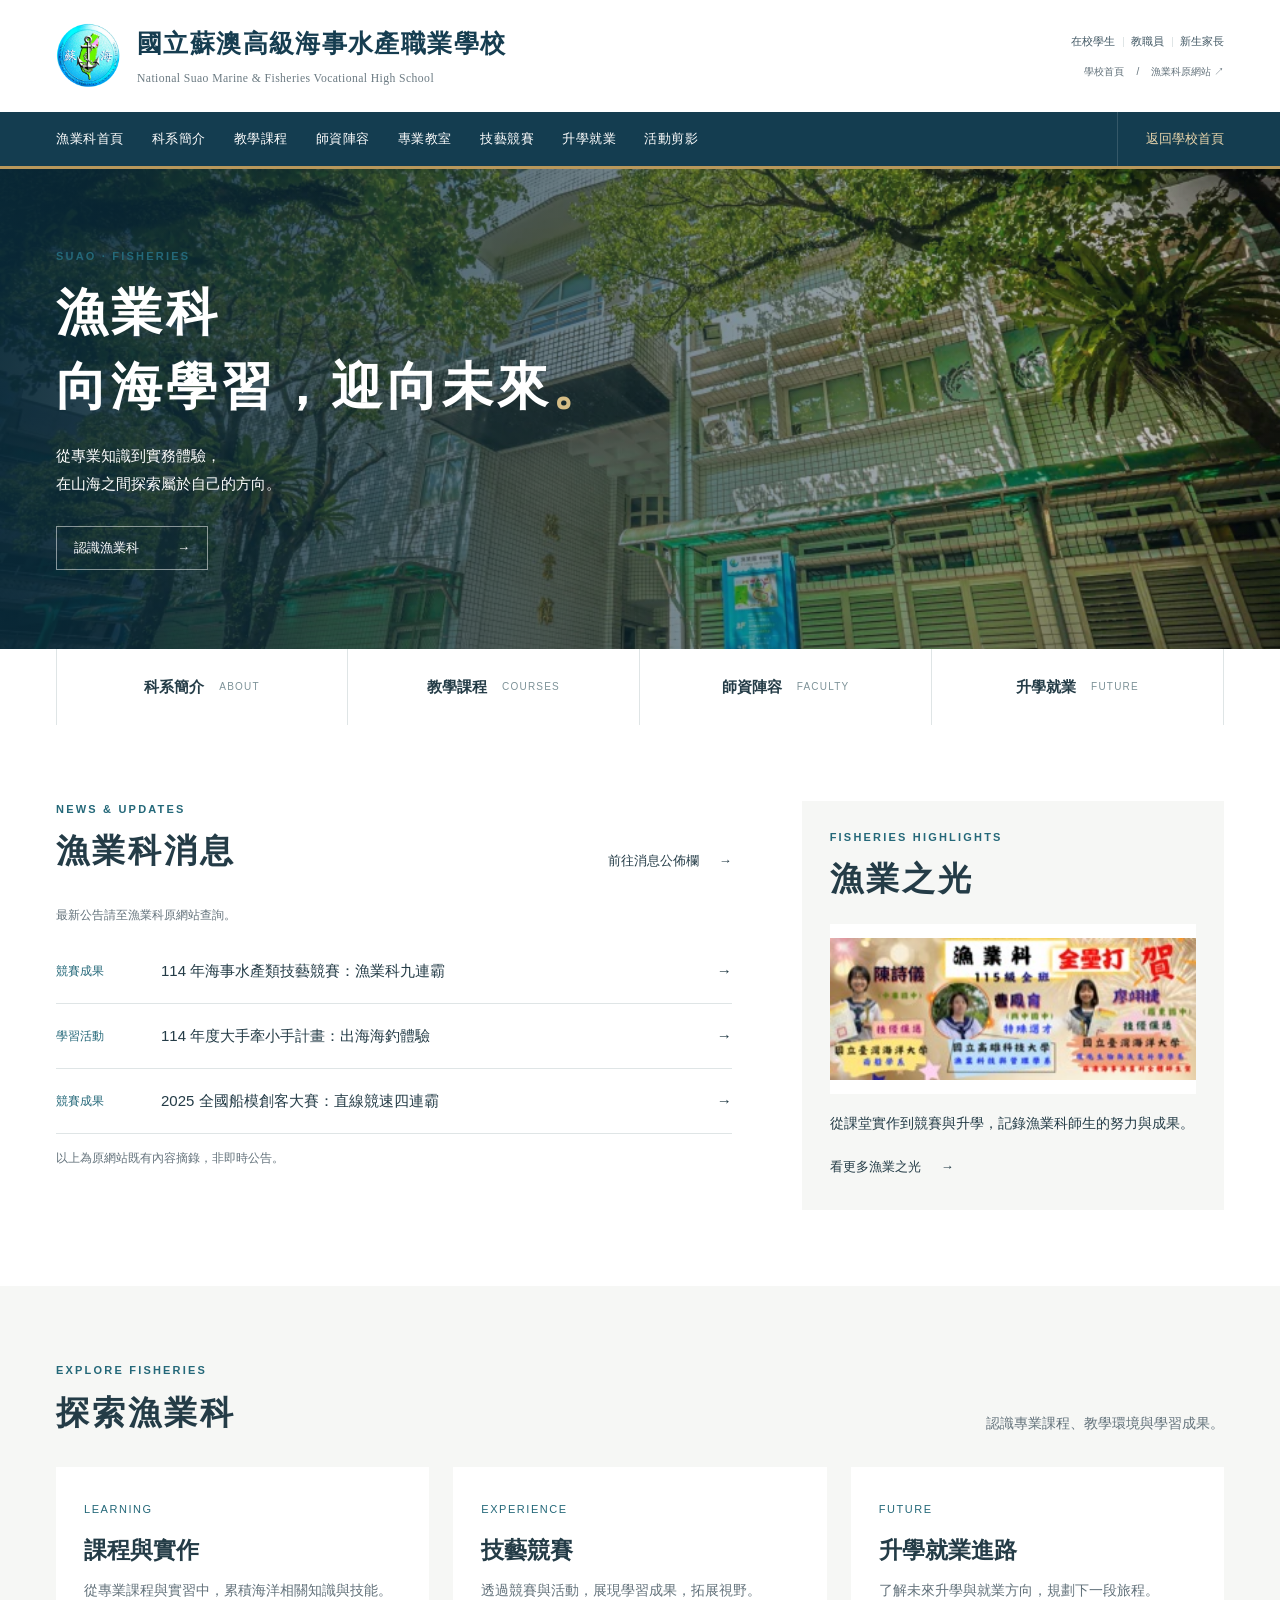
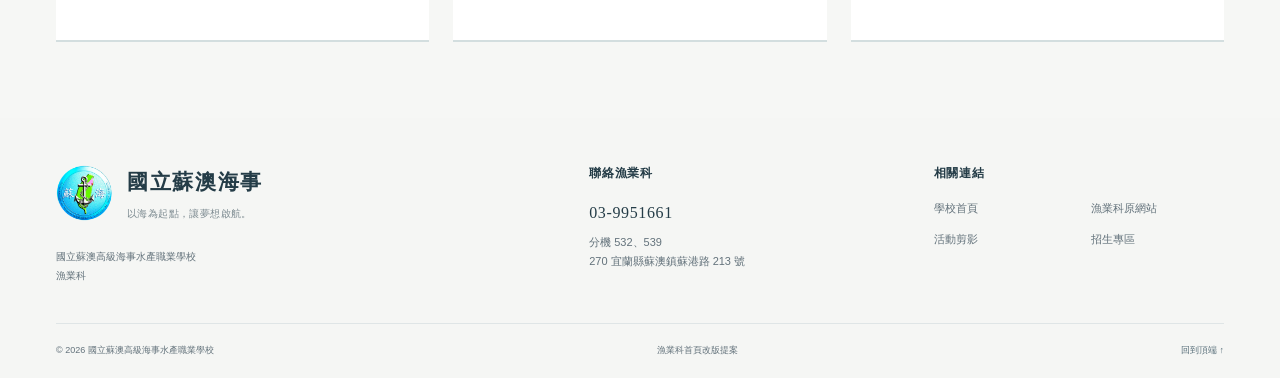
==== fishery.html @ 23f97bb9 "新增漁業科首頁及相關樣式與功能，更新導覽連結" ====
<!doctype html>
<html lang="zh-Hant"><head><meta charset="utf-8"><meta name="viewport" content="width=device-width, initial-scale=1"><meta name="description" content="國立蘇澳海事漁業科：科系介紹、課程、師資與學習成果。"><meta name="theme-color" content="#143d50"><title>漁業科｜國立蘇澳海事</title><link rel="icon" href="assets/school-emblem.png"><link rel="stylesheet" href="style.css"><link rel="stylesheet" href="fishery.css"><script src="fishery.js" defer></script></head>
<body><a class="skip-link" href="#main">跳至主要內容</a><header class="site-header" id="top"><div class="masthead wrap"><a class="brand" href="index.html" aria-label="國立蘇澳海事首頁"><img src="assets/school-emblem.png" width="66" height="66" alt="蘇澳海事校徽"><span class="brand-copy"><span class="school-name">國立蘇澳高級海事水產職業學校</span><span class="school-english" lang="en">National Suao Marine &amp; Fisheries Vocational High School</span></span></a><div class="header-actions"><div class="audience-links"><a href="index.html#services">在校學生</a><a href="index.html#services">教職員</a><a href="index.html#services">新生家長</a></div><div class="utility-links"><a href="index.html">學校首頁</a><span aria-hidden="true">/</span><a href="https://www.savs.ilc.edu.tw/ischool/publish_page/30/">漁業科原網站 ↗</a></div></div><div class="mobile-controls"><button class="menu-toggle" aria-label="開啟漁業科選單" aria-expanded="false" aria-controls="fishery-nav"><span></span><span></span><span></span></button></div></div><div class="nav-shell"><nav class="main-nav wrap" id="fishery-nav" aria-label="漁業科選單"><div class="nav-items"><a class="nav-link" href="fishery.html" aria-current="page">漁業科首頁</a><a class="nav-link" href="https://www.savs.ilc.edu.tw/ischool/publish_page/30?cid=719">科系簡介</a><a class="nav-link" href="https://www.savs.ilc.edu.tw/ischool/publish_page/30?cid=723">教學課程</a><a class="nav-link" href="https://www.savs.ilc.edu.tw/ischool/publish_page/30?cid=724">師資陣容</a><a class="nav-link" href="https://www.savs.ilc.edu.tw/ischool/publish_page/30?cid=725">專業教室</a><a class="nav-link" href="https://www.savs.ilc.edu.tw/ischool/publish_page/30?cid=2676">技藝競賽</a><a class="nav-link" href="https://www.savs.ilc.edu.tw/ischool/publish_page/30?cid=726">升學就業</a><a class="nav-link" href="https://www.savs.ilc.edu.tw/ischool/publish_page/30?cid=727">活動剪影</a></div><a class="nav-admission" href="index.html">返回學校首頁</a></nav></div></header>
<main id="main"><section class="fish-hero"><img src="assets/department-fishery.webp" alt="漁業科實習與教學空間"><div class="fish-hero-shade"></div><div class="wrap fish-hero-copy"><p class="eyebrow"><span></span> SUAO · FISHERIES</p><h1>漁業科<br>向海學習，迎向未來<span class="gold-dot">。</span></h1><p>從專業知識到實務體驗，<br>在山海之間探索屬於自己的方向。</p><a class="hero-cta" href="https://www.savs.ilc.edu.tw/ischool/publish_page/30?cid=719">認識漁業科 <span aria-hidden="true">→</span></a></div></section>
<nav class="fish-quick wrap" aria-label="漁業科快速連結"><a href="https://www.savs.ilc.edu.tw/ischool/publish_page/30?cid=719"><b>科系簡介</b><small>ABOUT</small></a><a href="https://www.savs.ilc.edu.tw/ischool/publish_page/30?cid=723"><b>教學課程</b><small>COURSES</small></a><a href="https://www.savs.ilc.edu.tw/ischool/publish_page/30?cid=724"><b>師資陣容</b><small>FACULTY</small></a><a href="https://www.savs.ilc.edu.tw/ischool/publish_page/30?cid=726"><b>升學就業</b><small>FUTURE</small></a></nav>
<section class="section-space wrap fish-updates"><div class="fish-news"><div class="section-heading"><div><p class="eyebrow">NEWS &amp; UPDATES</p><h2>漁業科消息</h2></div><a class="text-link" href="https://www.savs.ilc.edu.tw/ischool/publish_page/30?cid=718">前往消息公佈欄 <span aria-hidden="true">→</span></a></div><p class="fish-note">最新公告請至漁業科原網站查詢。</p><a class="fish-news-row" href="https://www.savs.ilc.edu.tw/ischool/publish_page/30/"><span>競賽成果</span><strong>114 年海事水產類技藝競賽：漁業科九連霸</strong><span aria-hidden="true">→</span></a><a class="fish-news-row" href="https://www.savs.ilc.edu.tw/ischool/publish_page/30/"><span>學習活動</span><strong>114 年度大手牽小手計畫：出海海釣體驗</strong><span aria-hidden="true">→</span></a><a class="fish-news-row" href="https://www.savs.ilc.edu.tw/ischool/publish_page/30/"><span>競賽成果</span><strong>2025 全國船模創客大賽：直線競速四連霸</strong><span aria-hidden="true">→</span></a><p class="fish-note">以上為原網站既有內容摘錄，非即時公告。</p></div><aside class="fish-highlight"><p class="eyebrow">FISHERIES HIGHLIGHTS</p><h2>漁業之光</h2><img src="assets/honors/poster-12-thumb.jpg" alt="114 漁業科升學榜單海報" loading="lazy"><p>從課堂實作到競賽與升學，記錄漁業科師生的努力與成果。</p><a class="text-link" href="https://www.savs.ilc.edu.tw/ischool/publish_page/30?cid=722">看更多漁業之光 <span aria-hidden="true">→</span></a></aside></section>
<section class="fish-explore section-space"><div class="wrap"><div class="section-heading"><div><p class="eyebrow">EXPLORE FISHERIES</p><h2>探索漁業科</h2></div><p class="section-intro">認識專業課程、教學環境與學習成果。</p></div><div class="fish-cards"><a href="https://www.savs.ilc.edu.tw/ischool/publish_page/30?cid=723"><small>LEARNING</small><h3>課程與實作</h3><p>從專業課程與實習中，累積海洋相關知識與技能。</p></a><a href="https://www.savs.ilc.edu.tw/ischool/publish_page/30?cid=2676"><small>EXPERIENCE</small><h3>技藝競賽</h3><p>透過競賽與活動，展現學習成果，拓展視野。</p></a><a href="https://www.savs.ilc.edu.tw/ischool/publish_page/30?cid=726"><small>FUTURE</small><h3>升學就業進路</h3><p>了解未來升學與就業方向，規劃下一段旅程。</p></a></div></div></section></main>
<footer class="site-footer"><div class="wrap"><div class="footer-main"><div class="footer-brand"><a class="brand" href="index.html"><img src="assets/school-emblem.png" width="58" height="58" alt=""><span><strong>國立蘇澳海事</strong><small>以海為起點，讓夢想啟航。</small></span></a><p>國立蘇澳高級海事水產職業學校<br>漁業科</p></div><div class="footer-contact"><h3>聯絡漁業科</h3><a href="tel:+88639951661">03-9951661</a><p>分機 532、539<br>270 宜蘭縣蘇澳鎮蘇港路 213 號</p></div><div class="footer-links"><h3>相關連結</h3><div><a href="index.html">學校首頁</a><a href="https://www.savs.ilc.edu.tw/ischool/publish_page/30/">漁業科原網站</a><a href="https://www.savs.ilc.edu.tw/ischool/publish_page/30?cid=727">活動剪影</a><a href="https://www.savs.ilc.edu.tw/ischool/publish_page/117/">招生專區</a></div></div></div><div class="footer-bottom"><p>© 2026 國立蘇澳高級海事水產職業學校</p><span>漁業科首頁改版提案</span><a href="#top">回到頂端 ↑</a></div></div></footer></body></html>
---- style.css ----
:root{--navy:#143d50;--navy-deep:#102f40;--teal:#246879;--gold:#b9985b;--ink:#243c47;--muted:#63727b;--paper:#f6f7f5;--line:#dfe5e6;--serif:"Noto Serif TC","Songti TC","PMingLiU",serif;--sans:"Noto Sans TC","PingFang TC","Microsoft JhengHei",sans-serif}
*{box-sizing:border-box}html{scroll-behavior:smooth;scroll-padding-top:24px}body{margin:0;color:var(--ink);background:#fff;font-family:var(--sans);font-size:15px;line-height:1.7;-webkit-font-smoothing:antialiased}body.modal-open{overflow:hidden}a{color:inherit;text-decoration:none}button,input{font:inherit}button{cursor:pointer;color:inherit}button,a{-webkit-tap-highlight-color:transparent}button{border:0;background:none}img{max-width:100%;height:auto;display:block}h1,h2,h3,p{margin:0}h1,h2,h3{line-height:1.45}button:focus-visible,a:focus-visible,input:focus-visible,summary:focus-visible,[tabindex]:focus-visible{outline:3px solid #c6a15b;outline-offset:5px}svg{fill:none;stroke:currentColor;stroke-width:1.5;stroke-linecap:round;stroke-linejoin:round}.icon{width:21px;height:21px;flex-shrink:0;vertical-align:middle}.icon-library{position:absolute;width:0;height:0;overflow:hidden}.wrap{width:min(1280px,calc(100% - 112px));margin-inline:auto}.section-space{padding-block:76px}.eyebrow{font-size:11px;font-weight:600;letter-spacing:.2em;color:var(--teal);line-height:1.6;margin-bottom:10px}h2{font-family:var(--serif);font-size:33px;font-weight:700;letter-spacing:.09em}.section-heading{display:flex;align-items:flex-end;justify-content:space-between;gap:24px;margin-bottom:29px}.section-intro{font-size:14px;color:var(--muted);line-height:1.95}.text-link{display:inline-flex;align-items:center;gap:20px;font-size:13px;white-space:nowrap;padding-bottom:4px}.text-link:hover{color:var(--teal)}.text-link .icon{transition:transform .2s}.text-link:hover .icon{transform:translateX(4px)}.skip-link{position:fixed;left:20px;top:-100px;background:var(--navy);color:#fff;z-index:100;padding:12px 20px}.skip-link:focus{top:12px}
/* The quiet masthead and blue navigation echo the reference school's hierarchy. */
.site-header{position:relative;z-index:20;background:#fff}.masthead{height:112px;display:flex;align-items:center;justify-content:space-between;gap:25px}.brand{display:inline-flex;align-items:center;gap:15px}.brand img{object-fit:contain;flex-shrink:0}.brand-copy{display:flex;flex-direction:column;gap:4px}.school-name{font-family:var(--serif);font-size:25px;letter-spacing:.055em;font-weight:700;color:#163d50;white-space:nowrap}.school-english{font-family:Georgia,serif;font-size:11.7px;letter-spacing:.035em;color:#6b7a82}.header-actions{display:flex;flex-direction:column;align-items:flex-end;gap:12px;flex-shrink:0;font-size:11px}.audience-links,.utility-links{display:flex;align-items:center;gap:16px}.audience-links a{color:#435965}.audience-links a:hover,.utility-links a:hover{color:var(--teal)}.audience-links a+a{position:relative}.audience-links a+a:before{content:"";height:10px;border-left:1px solid var(--line);position:absolute;left:-8px;top:5px}.utility-links{color:#63727b;font-size:10px;gap:12px}.search-toggle{padding:0 0 0 6px;color:var(--navy);display:flex;align-items:center}.search-toggle .icon{width:18px;height:18px}.menu-toggle,.mobile-controls{display:none}.nav-shell{background:var(--navy);border-bottom:3px solid var(--gold)}.main-nav{display:flex;align-items:stretch;justify-content:space-between;height:54px;color:#fff}.nav-items{display:flex;align-items:stretch;gap:28px}.nav-group{position:relative}.nav-group summary{display:flex;align-items:center;gap:7px;list-style:none;height:100%;cursor:pointer;font-size:13px;letter-spacing:.04em}.nav-group summary::-webkit-details-marker{display:none}.nav-group summary .icon{width:12px;height:12px;opacity:.65}.nav-group[open] summary .icon{transform:rotate(180deg)}.nav-group summary:hover,.nav-link:hover{color:#dacaac}.nav-link{display:flex;align-items:center;font-size:13px;letter-spacing:.04em}.dropdown{position:absolute;top:calc(100% + 3px);left:-20px;width:232px;background:white;color:var(--ink);padding:12px 0;box-shadow:0 12px 28px #102f4024;border-top:2px solid var(--gold)}.dropdown a{display:block;padding:9px 22px;font-size:13px;line-height:1.55}.dropdown a:hover{background:var(--paper);color:var(--teal)}.dropdown-right{left:auto;right:-20px}.nav-admission{align-items:center;display:flex;gap:20px;color:#ebd7ad;font-size:13px;border-left:1px solid #ffffff24;padding-left:28px}.nav-admission:hover{color:#fff}
/* A photo-led introduction, with controls usable by keyboard and touch. */
.hero{height:535px;position:relative;isolation:isolate;background:var(--navy-deep);overflow:hidden;color:#fff}.hero-photos,.hero-photo,.hero-shade{position:absolute;inset:0;width:100%;height:100%}.hero-photo{object-fit:cover;object-position:50% 77%;opacity:0;transition:opacity 1s ease;z-index:-3}.hero-photo.is-active{opacity:1}.hero-photo:nth-child(3){object-position:50% 59%}.hero-shade{background:linear-gradient(90deg,rgba(7,32,43,.79) 0%,rgba(9,35,44,.55) 35%,rgba(9,35,44,.08) 73%),linear-gradient(0deg,rgba(8,33,44,.5),transparent 33%);z-index:-1}.hero-inner{position:relative;height:100%;display:flex;flex-direction:column;justify-content:center;padding-bottom:18px}.hero-copy{padding-left:5px}.hero .eyebrow{color:#e3d2ae;font-size:10px;letter-spacing:.14em;display:flex;align-items:center;gap:13px;margin-bottom:23px}.hero .eyebrow>span{display:block;width:28px;height:1px;background:var(--gold)}.hero h1{font-family:var(--serif);font-weight:600;font-size:53px;line-height:1.38;letter-spacing:.105em;text-shadow:0 2px 20px #05191e20}.gold-dot{color:#d6bd86}.hero-description{font-size:14px;font-weight:300;letter-spacing:.08em;line-height:1.9;color:#f1f3f3;margin-top:21px}.hero-cta{display:inline-flex;align-items:center;justify-content:space-between;min-width:152px;padding:10px 17px;border:1px solid #ffffff80;font-size:13px;margin-top:27px;gap:36px;transition:background .2s}.hero-cta:hover{background:#ffffff18}.hero-cta .icon{width:19px}.hero-bottom{position:absolute;left:0;right:0;bottom:24px;display:flex;align-items:center;justify-content:space-between}.hero-location{font-size:11px;letter-spacing:.09em;display:flex;align-items:center;gap:6px;color:#f2f2f0}.hero-location .icon{width:15px;height:15px}.slider-controls{display:flex;align-items:center;gap:15px}.slide-count{font-size:11px;display:flex;align-items:center;gap:7px}.slide-count b{font-size:17px;font-family:Georgia,serif;font-weight:400}.slide-count>span{opacity:.6}.slide-dots{display:flex;gap:4px;align-items:center}.slide-dots button{width:24px;height:30px;padding:10px 0;position:relative}.slide-dots button:after{content:"";display:block;width:100%;height:2px;background:#ffffff50}.slide-dots button.is-active:after{background:#dbc28d}.slide-pause{width:27px;height:30px;display:grid;place-items:center}.pause-glyph{width:7px;height:9px;border-left:2px solid #fff;border-right:2px solid #fff}.slide-pause[aria-pressed="true"] .pause-glyph{border:0;width:0;height:0;border-top:5px solid transparent;border-bottom:5px solid transparent;border-left:7px solid #fff}.slide-arrow{width:32px;height:32px;border:1px solid #ffffff55;border-radius:50%;display:grid;place-items:center;padding:6px}.slide-arrow:hover{background:#ffffff25}.slide-arrow .icon{width:16px;height:16px}#prev-slide .icon{transform:rotate(180deg)}.hero-side-label{position:absolute;right:18px;top:50%;writing-mode:vertical-rl;font-size:9px;letter-spacing:.24em;opacity:.8}
.quick-links{display:grid;grid-template-columns:repeat(6,1fr);padding-block:29px;border-bottom:1px solid var(--line)}.quick-links>a{display:flex;gap:14px;align-items:center;justify-content:center;padding:2px 15px;position:relative}.quick-links>a+a{border-left:1px solid var(--line)}.quick-icon{width:30px;height:30px;flex-shrink:0;color:#527480;stroke-width:1.25}.quick-links span{font-size:14px;line-height:1.65;letter-spacing:.03em}.quick-links small{display:block;font-size:8px;letter-spacing:.13em;color:#63727b;margin-top:3px}.quick-arrow{display:none}.quick-links>a:hover{color:var(--teal)}.quick-links>a:hover .quick-icon{transform:translateY(-3px);transition:transform .2s}
/* News stays editorial and scannable; achievements have room for real photographs. */
.updates-grid{display:grid;grid-template-columns:minmax(0,1.75fr) minmax(0,1fr);gap:62px}.news-tabs{display:flex;border-bottom:1px solid var(--line);gap:29px;margin-top:31px}.news-tabs button{padding:0 0 13px;position:relative;color:var(--muted);font-size:13px;white-space:nowrap}.news-tabs [aria-selected="true"]{color:var(--navy);font-weight:600}.news-tabs [aria-selected="true"]:after{content:"";position:absolute;bottom:-1px;left:0;right:0;height:3px;background:var(--teal)}.news-list{min-height:373px}.news-item{display:grid;grid-template-columns:78px 1fr 17px;gap:15px;align-items:center;padding:16px 0;border-bottom:1px solid var(--line);min-height:74px}.news-date{font-family:Georgia,serif;color:#627882;display:flex;flex-direction:column;line-height:1.25}.news-date .date-day{font-size:20px;letter-spacing:.01em}.news-date .date-year{font-family:var(--sans);font-size:9px;letter-spacing:.12em;order:-1;color:#63727b;margin-bottom:3px}.news-body{min-width:0}.news-title{font-size:14px;line-height:1.7;display:-webkit-box;-webkit-line-clamp:1;-webkit-box-orient:vertical;overflow:hidden;font-weight:500}.news-meta{font-size:10px;color:#63727b;display:flex;align-items:center;gap:9px;margin-bottom:3px}.news-tag{font-size:9px;padding:1px 7px;line-height:1.7;background:#eaf1f2;color:#43616a}.news-tag.is-pinned{background:#f1ece1;color:#786033}.news-item>.icon{width:15px;color:#8fa0a6}.news-item:hover .news-title{color:var(--teal)}.news-item:hover>.icon{transform:translateX(3px)}.news-bottom{display:flex;justify-content:space-between;align-items:center;font-size:10px;color:#63727b;margin-top:19px}.news-bottom span:last-child{font-size:8px;letter-spacing:.12em}.honor-column .section-heading{margin-bottom:30px}.honor-icon{width:30px;height:30px;color:var(--gold);margin-bottom:9px;stroke-width:1.15}.honor-feature{text-align:left;padding:0;display:block;width:100%;border:1px solid var(--line);background:#fff}.honor-image{position:relative;overflow:hidden}.honor-image img{width:100%;aspect-ratio:16/9;object-fit:contain;transition:transform .5s}.honor-feature:hover img{transform:scale(1.025)}.honor-tag{position:absolute;left:0;bottom:0;padding:5px 13px;background:var(--navy);color:#fff;font-size:10px;letter-spacing:.08em}.honor-copy{padding:20px 22px 18px}.honor-copy>p{font-size:11px;color:#63727b;letter-spacing:.03em;margin-bottom:7px}.honor-copy h3{font-family:var(--serif);font-size:19px;letter-spacing:.02em;margin-bottom:14px}.honor-result{display:flex;align-items:center;justify-content:space-between;color:var(--teal);font-size:12px}.honor-result span{font-size:10px;color:var(--muted)}.honor-small{display:flex;align-items:center;text-align:left;gap:12px;width:100%;margin-top:16px;padding:13px 0}.small-trophy{width:39px;height:39px;background:#f5f1e9;display:grid;place-items:center;color:#b39966;flex-shrink:0}.honor-small>span:nth-child(2){flex:1}.honor-small small{display:block;color:#756442;font-size:9px;margin-bottom:2px}.honor-small strong{display:block;font-weight:500;font-size:11px;line-height:1.7}.honor-small>.icon{width:15px;color:#88979d}
.departments-section{background:var(--paper)}.departments-section .section-heading{margin-bottom:33px}.department-grid{display:grid;grid-template-columns:repeat(4,minmax(0,1fr));gap:24px}.department-image{position:relative;overflow:hidden}.department-image img{width:100%;aspect-ratio:1.45;object-fit:cover;transition:transform .6s}.department-card:hover img{transform:scale(1.05)}.department-number{position:absolute;left:13px;top:12px;color:#fff;font-family:Georgia,serif;font-size:13px;border-bottom:1px solid #fff8;line-height:1.5;padding-bottom:3px;text-shadow:0 1px 5px #0009}.department-copy{padding:20px 0 16px;display:flex;justify-content:space-between;align-items:center;border-bottom:1px solid #cfd9db;gap:6px}.department-copy small{font-size:8px;color:#63727b;letter-spacing:.12em}.department-copy h3{font-family:var(--serif);font-size:23px;font-weight:600;letter-spacing:.08em;margin-top:4px}.circle-arrow{width:32px;height:32px;border:1px solid #ccd7da;border-radius:50%;display:grid;place-items:center;flex-shrink:0}.circle-arrow .icon{width:17px}.department-card:hover .circle-arrow{background:var(--navy);border-color:var(--navy);color:#fff}.more-departments{display:flex;flex-wrap:wrap;gap:14px 25px;align-items:center;padding-top:28px;font-size:12px}.more-departments>span{color:#63727b;font-size:11px;margin-right:1px}.more-departments>a:hover{color:var(--teal);text-decoration:underline;text-underline-offset:4px}
.campus-section{overflow:hidden}.campus-layout{display:grid;grid-template-columns:.82fr 1.7fr;gap:70px;align-items:center}.campus-story{position:relative;align-self:stretch;padding-top:19px}.campus-story h2{font-size:33px;line-height:1.6;letter-spacing:.07em;white-space:nowrap}.campus-story h2 span{color:var(--gold)}.campus-story>p:not(.eyebrow){font-size:13px;line-height:2.1;color:var(--muted);margin-top:23px}.campus-story .text-link{margin-top:27px;border-bottom:1px solid var(--line);padding-bottom:10px;gap:26px}.campus-wordmark{font-family:Georgia,serif;font-size:90px;letter-spacing:.05em;color:#f0f3f3;line-height:1;margin-top:38px;display:block;user-select:none}.campus-gallery{display:grid;grid-template-columns:1fr 1fr;gap:15px}.campus-tile{position:relative;overflow:hidden;padding:0;display:block;color:#fff;text-align:left}.campus-tile img{width:100%;height:185px;object-fit:cover;transition:transform .7s}.campus-tile:after{content:"";position:absolute;inset:40% 0 0;background:linear-gradient(transparent,#071f2aa8);pointer-events:none}.campus-tile>span{position:absolute;bottom:14px;left:19px;right:19px;font-size:12px;letter-spacing:.05em;z-index:1;display:flex;justify-content:space-between}.campus-tile:hover img{transform:scale(1.04)}.tile-large{grid-column:1/-1}.tile-large img{height:263px}.tile-large>span{font-size:14px;bottom:20px;left:23px;right:23px}
.services-section{background:var(--navy);color:#fff;padding:52px 0}.services-layout{display:grid;grid-template-columns:.82fr 1.7fr;gap:70px}.services-heading .eyebrow{color:#c2aa7b}.services-heading h2{font-size:29px;line-height:1.55}.services-heading>p:last-child{font-size:11px;color:#a0b5bf;margin-top:17px}.service-tabs{display:flex;gap:33px;border-bottom:1px solid #ffffff25}.service-tabs button{padding:3px 0 15px;color:#a2b8c2;position:relative;font-size:13px}.service-tabs [aria-selected="true"]{color:#fff}.service-tabs [aria-selected="true"]:after{content:"";position:absolute;bottom:-1px;left:0;right:0;height:2px;background:#c4a56b}.service-links{display:grid;grid-template-columns:repeat(3,1fr);gap:14px 26px;padding-top:25px;min-height:128px}.service-links a{display:flex;justify-content:space-between;gap:10px;align-items:center;font-size:12px;color:#e1e8eb;padding:4px 0}.service-links .icon{width:14px;height:14px;color:#7597a5}.service-links a:hover{color:#dec28c}
.site-footer{background:#f5f6f4;padding-top:47px}.footer-main{display:grid;grid-template-columns:1.65fr 1fr 1fr;gap:54px;padding-bottom:38px}.footer-brand .brand{gap:13px}.footer-brand .brand strong{display:block;font-size:21px;font-family:var(--serif);letter-spacing:.08em}.footer-brand .brand small{display:block;font-size:10px;color:#7c8a90;margin-top:4px;letter-spacing:.04em}.footer-brand>p{font-size:10px;color:#63727b;margin-top:18px;line-height:1.9}.footer-brand>p span{font-family:Georgia,serif;font-size:9px}.footer-main h3{font-size:12px;letter-spacing:.06em;font-weight:600;margin-bottom:17px}.footer-contact>a{font-size:16px;font-family:Georgia,serif;letter-spacing:.04em}.footer-contact>p{font-size:11px;color:#63727b;margin-top:7px}.footer-contact .footer-map{display:inline-flex;align-items:center;gap:16px;font-size:11px;margin-top:13px;font-family:var(--sans)}.footer-map .icon{width:16px}.footer-links>div{display:grid;grid-template-columns:1fr 1fr;gap:12px 25px;font-size:11px;color:#63727b}.footer-links a:hover{color:var(--teal)}.footer-bottom{border-top:1px solid var(--line);padding:19px 0;display:flex;justify-content:space-between;gap:20px;color:#63727b;font-size:9px}.footer-bottom>a{color:#576e79}
/* Dialogs are shared by the on-page search and full-size image viewer. */
dialog{border:0;color:var(--ink);padding:28px;max-height:90svh;box-shadow:0 24px 90px #071e3d40}dialog::backdrop{background:#0a2535ad;backdrop-filter:blur(4px)}.dialog-header{display:flex;align-items:center;justify-content:space-between;gap:20px;margin-bottom:16px}.dialog-header .eyebrow{margin:0}.dialog-close{display:grid;place-items:center;width:34px;height:34px;background:#eff3f3;flex-shrink:0}.search-dialog{width:min(680px,calc(100% - 32px));padding:32px 36px}.search-dialog h2{font-size:28px;margin:12px 0 25px}.search-field{display:flex;align-items:center;border-bottom:2px solid var(--navy);gap:14px;padding-bottom:10px}.search-field input{border:0;background:transparent;width:100%;padding:5px 0;color:var(--ink);font-size:15px;border-radius:0;min-width:0}.search-field input:focus{outline:none}.search-field:focus-within{outline:2px solid var(--gold);outline-offset:7px}.search-hint{font-size:11px;color:var(--muted);margin-top:13px}.search-results{margin-top:22px;max-height:42svh;overflow:auto}.search-results>a{display:flex;justify-content:space-between;align-items:center;gap:18px;border-bottom:1px solid var(--line);padding:13px 0;font-size:13px}.search-results>a:hover{color:var(--teal)}.search-results small{display:block;color:#8a979d;font-size:10px;margin-bottom:3px}.search-empty{padding:20px 0;color:var(--muted);font-size:13px}.image-dialog{width:min(1100px,calc(100% - 32px));padding:20px}.image-dialog .dialog-header{font-size:14px}.image-dialog>img{width:100%;max-height:75svh;object-fit:contain;background:#f2f4f3}
@media(min-width:1600px){.hero{height:600px}.hero h1{font-size:59px}.hero-inner{padding-bottom:15px}}
@media(max-width:1199px){.wrap{width:calc(100% - 72px)}.school-name{font-size:22px}.school-english{font-size:10.5px}.brand img{width:58px;height:58px}.header-actions{font-size:10px}.nav-items{gap:21px}.nav-group summary,.nav-link,.nav-admission{font-size:12px}.nav-admission{gap:12px;padding-left:19px}.quick-links>a{gap:10px;padding-inline:9px}.quick-links span{font-size:12px}.quick-icon{width:27px;height:27px}.updates-grid{gap:40px;grid-template-columns:1.6fr 1fr}.department-grid{gap:18px}.campus-layout,.services-layout{gap:38px;grid-template-columns:.9fr 1.7fr}.campus-story h2{font-size:29px}.honor-copy{padding:17px}.honor-copy h3{font-size:17px}.more-departments{gap:12px 20px}.footer-main{gap:30px}.footer-brand>p span{font-size:8px}}
@media(max-width:1023px){.school-name{font-size:21px}.school-english{font-size:10px;letter-spacing:0}.header-actions{display:none}.mobile-controls{display:flex;align-items:center;gap:12px;flex-shrink:0}.mobile-controls .search-toggle{width:30px;height:36px;justify-content:center;padding:0}.masthead{height:94px}.menu-toggle{display:flex;flex-direction:column;justify-content:center;align-items:center;gap:5px;width:42px;height:42px;color:var(--navy);background:#f1f5f4;flex-shrink:0}.menu-toggle span{width:19px;height:1.5px;background:currentColor;transition:transform .2s}.menu-toggle[aria-expanded="true"] span:first-child{transform:translateY(6.5px) rotate(45deg)}.menu-toggle[aria-expanded="true"] span:nth-child(2){opacity:0}.menu-toggle[aria-expanded="true"] span:last-child{transform:translateY(-6.5px) rotate(-45deg)}.nav-shell{border-bottom-width:2px}.main-nav{height:auto;display:none;padding-block:15px 22px}.main-nav.is-open{display:flex;flex-direction:column;max-height:calc(100svh - 96px);overflow:auto}.nav-items{flex-direction:column;gap:0}.nav-link,.nav-group summary{min-height:47px;font-size:14px;justify-content:space-between;border-bottom:1px solid #ffffff19}.dropdown{position:static;width:100%;background:#204858;color:#f5f7f7;box-shadow:none;border:0;margin-block:0 9px;padding-block:5px}.dropdown a{padding-block:9px}.dropdown a:hover{background:#315a69;color:#fff}.nav-admission{padding:16px 0 0;border:0;justify-content:space-between;font-size:14px}.hero{height:520px}.hero h1{font-size:48px}.quick-links{grid-template-columns:repeat(3,1fr);padding-block:14px}.quick-links>a{padding:18px;justify-content:flex-start;gap:17px}.quick-links>a:nth-child(4){border-left:0}.quick-links>a:nth-child(-n+3){border-bottom:1px solid var(--line)}.quick-links span{font-size:14px}.quick-arrow{display:block;margin-left:auto;width:16px;color:#a7b3b7}.updates-grid{grid-template-columns:1.5fr 1fr;gap:29px}.news-tabs{gap:19px}.news-tabs button{font-size:12px}.news-item{grid-template-columns:58px 1fr 13px;gap:12px}.news-date .date-day{font-size:17px}.news-title{font-size:13px}.news-bottom span:last-child{display:none}.honor-result{align-items:flex-start;gap:9px;flex-direction:column}.honor-copy h3{font-size:16px}.section-space{padding-block:59px}h2{font-size:29px}.department-copy h3{font-size:20px}.department-copy small{font-size:7px;letter-spacing:.07em}.circle-arrow{width:27px;height:27px}.department-image img{aspect-ratio:1.1}.campus-layout{grid-template-columns:1fr 1.55fr;gap:30px}.campus-story h2{font-size:25px}.campus-story>p:not(.eyebrow){font-size:12px}.campus-wordmark{font-size:70px}.campus-tile img{height:159px}.tile-large img{height:225px}.services-layout{grid-template-columns:1fr 1.7fr;gap:32px}.service-links{grid-template-columns:1fr 1fr;gap:10px 23px}.footer-main{grid-template-columns:1.35fr 1fr;gap:35px}.footer-links{grid-column:1/-1;display:flex;align-items:center;gap:30px}.footer-links h3{margin:0}.footer-links>div{display:flex;flex-wrap:wrap;gap:14px 25px}}
@media(max-width:767px){.wrap{width:calc(100% - 40px)}.masthead{height:85px;gap:8px}.mobile-controls{gap:4px}.mobile-controls .search-toggle{width:25px}.brand{gap:10px}.brand img{width:46px;height:46px}.school-name{font-size:clamp(12px,3.6vw,20px);letter-spacing:0}.school-english{font-size:7px;line-height:1.4;max-width:235px}.brand-copy{gap:4px}.menu-toggle{width:34px;height:36px}.hero{height:505px}.hero-inner{padding-bottom:38px}.hero-photo{object-position:56% 50%}.hero-photo:nth-child(3){object-position:60% 50%}.hero-shade{background:linear-gradient(90deg,#092a3ac9,#092a3a47),linear-gradient(0deg,#08263277,transparent 50%)}.hero-copy{padding-left:2px}.hero .eyebrow{font-size:9px;margin-bottom:22px}.hero h1{font-size:42px;line-height:1.45;letter-spacing:.09em}.hero-description{font-size:12px;margin-top:19px;letter-spacing:.045em}.hero-cta{font-size:12px;margin-top:23px;padding:9px 15px;min-width:142px}.hero-side-label{right:9px;font-size:8px;top:40%}.hero-bottom{bottom:20px;gap:10px}.hero-location{font-size:9px;letter-spacing:0;gap:3px}.hero-location .icon{width:12px}.slider-controls{gap:8px}.slide-count{gap:5px;font-size:9px}.slide-count b{font-size:16px}.slide-dots{gap:3px}.slide-dots button{width:15px}.slide-pause{width:18px}.slide-arrow{width:27px;height:27px;padding:4px}.quick-links{grid-template-columns:repeat(3,1fr);padding-block:8px}.quick-links>a{padding:16px 6px;gap:8px;flex-direction:column;text-align:center;justify-content:center}.quick-links span{font-size:12px}.quick-links small{font-size:7px;margin-top:1px;letter-spacing:.1em}.quick-icon{width:26px;height:26px}.quick-arrow{display:none}.section-space{padding-block:45px}.updates-grid{grid-template-columns:1fr;gap:43px}.section-heading{margin-bottom:24px;gap:16px}h2{font-size:27px}.eyebrow{font-size:9px;margin-bottom:7px;letter-spacing:.17em}.text-link{font-size:11px;gap:11px}.news-tabs{margin-top:25px;gap:0;justify-content:space-between}.news-tabs button{font-size:12px;padding-bottom:12px}.news-list{min-height:0}.news-item{grid-template-columns:57px 1fr 13px;padding:14px 0;gap:12px;min-height:81px}.news-title{-webkit-line-clamp:2;font-size:13px}.news-meta{font-size:9px;gap:7px}.news-date .date-day{font-size:18px}.news-bottom{margin-top:14px}.news-bottom span:last-child{display:block;font-size:7px}.honor-column .section-heading{margin-bottom:23px}.honor-image img{aspect-ratio:16/9}.honor-copy{padding:19px 21px}.honor-copy h3{font-size:20px;margin-bottom:13px}.honor-result{flex-direction:row;align-items:center;font-size:12px}.honor-small{margin-top:13px;padding:10px 0}.honor-small strong{font-size:12px}.departments-section .section-heading{display:block}.section-intro{margin-top:17px;font-size:12px;line-height:1.8}.department-grid{grid-template-columns:1fr 1fr;gap:25px 17px}.department-image img{aspect-ratio:1.15}.department-copy{padding-top:14px;padding-bottom:14px}.department-copy small{font-size:6.5px;letter-spacing:.03em}.department-copy h3{font-size:21px;letter-spacing:.04em}.department-number{font-size:11px;left:10px;top:8px}.more-departments{padding-top:22px;gap:12px 20px;font-size:11px}.more-departments>span{width:100%;font-size:10px}.campus-layout{display:block}.campus-story{padding-top:0}.campus-story h2{font-size:29px;line-height:1.6}.campus-story>p:not(.eyebrow){margin-top:18px;font-size:12px}.campus-story .text-link{margin-top:19px}.campus-wordmark{position:absolute;bottom:15px;right:-6px;font-size:72px;z-index:-1;margin:0}.campus-gallery{margin-top:27px;gap:12px}.campus-tile img{height:167px}.tile-large img{height:230px}.campus-tile>span{font-size:10px;left:12px;right:12px;bottom:13px;letter-spacing:0}.tile-large>span{font-size:13px;left:17px;bottom:17px}.services-section{padding:39px 0}.services-layout{display:block}.services-heading h2{font-size:26px}.services-heading h2 br{display:none}.services-heading>p:last-child{margin-top:11px}.services-content{margin-top:28px}.service-tabs{gap:0;justify-content:space-between}.service-tabs button{font-size:12px;padding-bottom:12px}.service-links{padding-top:18px;gap:12px 26px}.service-links a{font-size:12px}.site-footer{padding-top:34px}.footer-main{grid-template-columns:1fr;gap:29px;padding-bottom:30px}.footer-brand .brand img{width:48px;height:48px}.footer-brand>p{margin-top:13px}.footer-brand>p span{font-size:9px}.footer-contact h3{margin-bottom:10px}.footer-contact>a{font-size:18px}.footer-contact .footer-map{margin-top:10px}.footer-links{grid-column:auto;display:block}.footer-links h3{margin-bottom:14px}.footer-links>div{display:grid;grid-template-columns:repeat(3,1fr);gap:14px}.footer-bottom{display:grid;grid-template-columns:1fr auto;gap:8px;font-size:8px;padding:17px 0}.footer-bottom>span{grid-row:2;grid-column:1/-1;color:#63727b}.footer-bottom>a{grid-row:1;grid-column:2}.search-dialog{padding:22px}.search-dialog h2{font-size:25px;margin-bottom:21px}.search-field input{font-size:12px}.image-dialog{padding:12px}.image-dialog .dialog-header{font-size:12px;line-height:1.7;gap:10px;margin-bottom:10px}.dialog-close{width:30px;height:30px}}
@media(max-width:374px){.wrap{width:calc(100% - 32px)}.brand img{width:39px;height:39px}.brand{gap:7px}.school-english{font-size:7px}.hero h1{font-size:37px}.hero-location{display:none}.hero-bottom{justify-content:flex-end}.department-copy h3{font-size:18px}.circle-arrow{width:24px;height:24px}.more-departments{gap:11px 16px}}

/* A dedicated stage for student achievements, followed by news and films. */
.sr-only{position:absolute;width:1px;height:1px;padding:0;margin:-1px;overflow:hidden;clip-path:inset(50%);white-space:nowrap;border:0}
.skip-link{opacity:0;pointer-events:none}.skip-link:focus{opacity:1;pointer-events:auto}
.awards-section{background:#f7f7f3;border-bottom:1px solid var(--line);padding-bottom:34px}
.awards-carousel{background:var(--navy-deep);color:#fff}
.award-slide{display:grid;grid-template-columns:minmax(0,1.8fr) minmax(0,1fr);height:400px;min-height:0}
.award-slide[hidden]{display:none}
.award-photo{position:relative;display:flex;align-items:center;justify-content:center;padding:0;background:#e8ece9;overflow:hidden;min-width:0;min-height:0}
.award-photo img{width:100%;height:100%;max-height:100%;object-fit:contain;transition:filter .2s}
.award-photo:hover img{filter:brightness(1.04)}
.award-expand{position:absolute;right:16px;bottom:15px;padding:5px 11px;background:#102f40e8;color:#fff;font-size:10px;letter-spacing:.06em}
.award-story{padding:35px 34px;display:flex;flex-direction:column;justify-content:center;align-items:flex-start;min-width:0}
.award-category{display:flex;align-items:center;gap:9px;color:#d9bf8c;font-size:10px;letter-spacing:.07em;margin-bottom:23px}
.award-category .icon{width:19px;height:19px}
.award-story h3{font-family:var(--serif);font-weight:600;font-size:28px;line-height:1.65;letter-spacing:.05em;margin-bottom:18px}
.award-story>p{font-size:11px;line-height:1.8;color:#bbccd3;margin-bottom:10px}
.award-result{font-family:var(--serif);font-size:25px;font-weight:600;color:#e5ca95;letter-spacing:.04em;white-space:nowrap}
.award-result>span{font-size:17px;color:#81969d;margin-inline:2px}
.award-note{font-size:11px;color:#bbccd3;margin-top:16px;line-height:1.9}
.awards-toolbar{display:flex;justify-content:space-between;gap:20px;padding:0 25px 0 30px;border-top:1px solid #ffffff24;background:#143d50}
.award-picks{display:flex;gap:27px;min-width:0}
.award-picks button{position:relative;padding:18px 0;color:#b8cbd1;font-size:12px;white-space:nowrap}
.award-picks button>span{font-family:Georgia,serif;font-size:11px;margin-right:8px;opacity:.7}
.award-picks [aria-current="true"]{color:#f0d9ab}
.award-picks [aria-current="true"]:after{content:"";position:absolute;bottom:0;left:0;right:0;height:2px;background:#d1af70}
.award-controls{display:flex;align-items:center;gap:10px;flex-shrink:0}
.award-count{font-size:10px;color:#bbccd3;margin-right:6px;white-space:nowrap}
.award-count b{font-family:Georgia,serif;font-weight:400;font-size:16px;color:#fff;margin-right:6px}
.award-controls button{display:grid;place-items:center;width:32px;height:32px;border:1px solid #ffffff40;border-radius:50%;padding:5px}
.award-controls button:hover{background:#ffffff20}
.award-controls .icon{width:16px;height:16px}
#award-prev .icon{transform:rotate(180deg)}
#award-pause{border:0;width:28px}
#award-pause[aria-pressed="true"] .pause-glyph{border:0;width:0;height:0;border-top:5px solid transparent;border-bottom:5px solid transparent;border-left:7px solid #fff}
.awards-footnote{display:flex;justify-content:space-between;align-items:center;gap:25px;margin-top:21px}
.awards-footnote>button{display:flex;align-items:center;gap:12px;padding:0;text-align:left;font-size:11px;color:#7b6843}
.awards-footnote>button>.icon{width:18px;height:18px}
.awards-footnote strong{font-weight:500;color:var(--ink);margin-left:13px}
.awards-footnote .text-link{font-size:11px;gap:12px}
.video-column{min-width:0}
.youtube-label{font-size:10px;letter-spacing:.04em;color:#a33332;border:1px solid #e8d4d0;padding:2px 7px;margin-bottom:6px}
.video-feature{display:block;padding:0;width:100%;text-align:left;background:var(--paper);border:1px solid var(--line)}
.video-cover{position:relative;display:block;overflow:hidden;background:var(--navy-deep)}
.video-cover>img{width:100%;aspect-ratio:16/9;object-fit:cover;transition:transform .5s;opacity:.9}
.video-cover:after{content:"";position:absolute;inset:45% 0 0;background:linear-gradient(transparent,#0a293cbb);pointer-events:none}
.video-play{position:absolute;left:50%;top:50%;transform:translate(-50%,-50%);display:grid;place-items:center;width:51px;height:36px;border-radius:10px;background:#bd3432;color:#fff;font-size:18px;padding-left:3px;z-index:1;box-shadow:0 3px 16px #0003;transition:background .2s,scale .2s}
.video-feature:hover .video-play{background:#e0302c;scale:1.06}
.video-feature:hover img{transform:scale(1.025)}
.video-cover-label{position:absolute;left:18px;bottom:15px;z-index:1;font-size:11px;color:#fff;letter-spacing:.09em}
.video-feature-copy{display:flex;flex-direction:column;padding:17px 20px 18px}
.video-feature-copy>small{font-size:10px;color:var(--teal);margin-bottom:5px}
.video-feature-copy>strong{font-size:20px;font-family:var(--serif);letter-spacing:.02em;font-weight:600}
.video-feature-copy>span{display:flex;justify-content:space-between;gap:8px;font-size:10px;color:var(--muted);margin-top:8px}
.video-list{margin-top:9px}
.video-item{display:flex;align-items:center;width:100%;text-align:left;gap:14px;padding:13px 0;border-bottom:1px solid var(--line)}
.video-thumb{position:relative;display:block;width:103px;flex-shrink:0;overflow:hidden;background:var(--navy-deep)}
.video-thumb>img{width:100%;aspect-ratio:16/9;object-fit:cover}
.video-thumb>span{position:absolute;left:50%;top:50%;transform:translate(-50%,-50%);display:grid;place-items:center;background:#102f40b3;border:1px solid #fff9;width:24px;height:24px;border-radius:50%;font-size:9px;color:#fff;padding-left:2px}
.video-item-copy{flex:1;min-width:0}
.video-item-copy small{display:block;font-size:9px;color:var(--teal);margin-bottom:3px}
.video-item-copy strong{display:block;font-size:12px;font-weight:500;line-height:1.65}
.video-item>.icon{width:14px;height:14px;color:#8fa0a6}
.video-item:hover strong{color:var(--teal)}
.video-hint{font-size:10px;color:var(--muted);margin-top:17px}
.video-dialog{width:min(1000px,calc(100% - 32px));padding:20px}
.video-dialog .dialog-header{font-size:14px;line-height:1.6}
.video-player{aspect-ratio:16/9;background:#071f2a}
.video-player iframe{display:block;width:100%;height:100%;border:0}
.video-fallback{font-size:11px;margin-top:15px;gap:12px}
@media(min-width:1600px){.award-slide{min-height:420px}}
@media(max-width:1199px){.award-story{padding:27px}.award-story h3{font-size:25px}.award-result{font-size:23px}.award-category{margin-bottom:17px}.award-slide{min-height:330px}.video-feature-copy{padding:15px}.video-feature-copy>strong{font-size:18px}.video-thumb{width:86px}.video-item{gap:11px}.video-item-copy strong{font-size:11px}}
@media(max-width:1023px){.award-slide{grid-template-columns:minmax(0,1.5fr) minmax(0,1fr);min-height:300px}.award-story{padding:23px}.award-story h3{font-size:23px;margin-bottom:13px}.award-story>p{font-size:10px}.award-result{font-size:20px}.award-note{font-size:10px;margin-top:12px}.award-picks{gap:19px}.award-picks button{font-size:11px}.awards-toolbar{padding-inline:21px}.video-feature-copy>strong{font-size:16px}.video-feature-copy>span{font-size:9px}.video-thumb{width:76px}.video-item>.icon{display:none}.video-column .section-heading{gap:8px}.youtube-label{font-size:8px;padding:2px 5px}}
@media(max-width:767px){.awards-section{padding-bottom:27px}.awards-section .section-heading{align-items:flex-start}.awards-section .section-intro{margin-top:0;font-size:10px;line-height:1.8;text-align:right}.award-slide{grid-template-columns:1fr;min-height:0}.award-photo{aspect-ratio:16/9}.award-photo img{height:100%;max-height:none}.award-expand{right:10px;bottom:10px;font-size:9px}.award-story{padding:22px 23px 25px;min-height:232px}.award-category{font-size:9px;margin-bottom:10px}.award-category .icon{width:16px;height:16px}.award-story h3{font-size:24px;line-height:1.5;margin-bottom:11px}.award-story h3 br{display:none}.award-story>p{font-size:10px;margin-bottom:7px}.award-result{font-size:25px}.award-note{font-size:10px;margin-top:10px}.awards-toolbar{flex-wrap:wrap;justify-content:center;gap:0;padding:0 18px 12px}.award-picks{width:100%;justify-content:space-between;gap:9px;border-bottom:1px solid #ffffff15}.award-picks button{font-size:11px;padding-block:14px}.award-picks button>span{font-size:10px;margin-right:4px}.award-controls{margin-top:11px;gap:14px}.award-controls button{width:34px;height:34px}.award-count{margin-right:12px}.awards-footnote{display:block;margin-top:19px}.awards-footnote>button{font-size:10px;gap:9px}.awards-footnote strong{display:block;margin:3px 0 0;font-size:11px}.awards-footnote .text-link{margin-top:16px;font-size:10px}.video-column .section-heading{margin-bottom:24px}.youtube-label{font-size:10px;padding:2px 7px}.video-feature-copy{padding:18px 20px}.video-feature-copy>strong{font-size:21px}.video-feature-copy>span{font-size:10px}.video-thumb{width:108px}.video-item{gap:14px;padding-block:14px}.video-item-copy strong{font-size:12px}.video-item>.icon{display:block}.video-hint{margin-top:14px}.video-dialog{padding:12px}.video-dialog .dialog-header{font-size:12px;gap:12px}.video-fallback{font-size:10px}.video-cover>img{max-height:360px}}
@media(prefers-reduced-motion:reduce){.award-photo img,.video-cover>img,.video-play{transition:none}}
@media(min-width:1600px){.award-slide{height:420px}}
@media(max-width:1199px){.award-slide{height:350px;min-height:0}}
@media(max-width:1023px){.award-slide{height:320px;min-height:0}}
@media(max-width:767px){.award-slide{height:auto;min-height:0}}
@media(prefers-reduced-motion:reduce){html{scroll-behavior:auto}*,*:before,*:after{transition:none!important;animation:none!important}}

/* Activity albums: simple four-column covers and centered titles, inspired by TCVS. */
.activities-section{background:#fff;border-bottom:1px solid var(--line);padding-block:64px 56px}
.activities-section .section-heading{margin-bottom:26px}
.activity-grid{display:grid;grid-template-columns:repeat(4,minmax(0,1fr));gap:25px 28px}
.activity-card{display:flex;flex-direction:column;align-items:stretch;min-width:0;padding:0;overflow:hidden;border:1px solid #dfe3e5;border-radius:3px;background:#fff;text-align:center;transition:border-color .2s,box-shadow .2s}
.activity-card>img{width:100%;aspect-ratio:1.45;object-fit:cover}
.activity-title{display:flex;align-items:flex-start;justify-content:center;flex:1;padding:12px 12px 17px;min-height:76px;font-size:16px;line-height:1.65;font-weight:400;overflow-wrap:anywhere}
.activity-card:hover{border-color:#9eb4bd;box-shadow:0 3px 12px #143d5012;color:var(--teal)}
.activities-note{font-size:11px;color:var(--muted);margin-top:20px;line-height:1.8}
.album-dialog{width:min(1000px,calc(100% - 32px));padding:24px 28px}
.album-dialog .dialog-header{margin-bottom:8px;align-items:flex-start}
.album-dialog .eyebrow{font-size:10px;margin-bottom:7px}
.album-dialog h2{font-size:23px;letter-spacing:.03em}
#album-description{font-size:12px;color:var(--muted);margin-bottom:16px}
.album-stage{position:relative;background:#102f40;display:flex;align-items:center;justify-content:center;height:min(49svh,530px)}
.album-stage>img{width:100%;height:100%;object-fit:contain}
.album-stage>img[hidden]{display:none}
.album-image-error{color:#fff;padding:20px;font-size:13px}
.album-navigation{display:flex;align-items:center;gap:16px;margin-top:13px}
.album-navigation button{border:1px solid var(--line);width:38px;height:38px;flex-shrink:0;font-size:20px}
.album-navigation button:hover{background:var(--paper)}
.album-navigation button:disabled{opacity:.35;cursor:default}
#album-caption{font-size:12px;flex:1}
#album-counter{font-size:12px;color:var(--muted);white-space:nowrap;font-variant-numeric:tabular-nums}
.album-thumbnails{display:flex;gap:10px;overflow-x:auto;padding:6px 3px;margin-top:13px}
.album-thumbnails button{padding:2px;border:2px solid transparent;flex:0 0 76px;opacity:.55}
.album-thumbnails button[aria-pressed="true"]{border-color:var(--teal);opacity:1}
.album-thumbnails button img{width:100%;height:48px;object-fit:cover}
@media(max-width:1023px){.activity-grid{gap:20px}.activity-title{font-size:14px;min-height:73px}}
@media(max-width:767px){.activities-section{padding-block:44px 38px}.activity-grid{grid-template-columns:repeat(2,minmax(0,1fr));gap:18px 16px}.activity-title{font-size:14px;padding:10px 8px 13px;min-height:70px}.album-dialog{padding:17px;width:calc(100% - 20px)}.album-dialog h2{font-size:19px}.album-stage{height:36svh}.album-navigation{gap:10px}.album-navigation button{width:32px;height:34px}#album-caption{font-size:11px}#album-counter{font-size:11px}.album-thumbnails button{flex-basis:64px}.album-thumbnails button img{height:40px}}
@media(max-width:479px){.activity-grid{grid-template-columns:1fr;gap:20px}.activity-title{font-size:16px;min-height:0;padding:12px 14px 17px}}

/* All teaching units share a touch-friendly, manually controlled carousel. */
.department-grid{--department-visible:4;display:flex;gap:24px;overflow-x:auto;scroll-snap-type:x mandatory;scrollbar-width:thin;scrollbar-color:#9ab0b7 transparent;padding:5px 3px 14px;scroll-padding-inline:3px}
.department-grid>.department-card{flex:0 0 calc((100% - 72px)/4);min-width:0;scroll-snap-align:start}
.department-grid .department-image img{aspect-ratio:1.45}
.department-grid .department-copy{align-items:flex-start;min-height:110px;padding-top:18px}
.department-grid .department-copy>span:first-child{min-width:0}
.department-grid .department-copy small{display:block;font-size:8px;min-height:14px;letter-spacing:.08em}
.department-grid .department-copy h3{font-size:23px;line-height:1.5;letter-spacing:.04em}
.department-subtitle{display:block;font-family:var(--sans);font-size:12px;font-weight:400;letter-spacing:0;margin-top:3px}
.department-grid .circle-arrow{margin-top:20px}
.department-demo{position:absolute;right:10px;bottom:10px;background:#102f40d9;padding:3px 7px;font-size:9px;color:#fff;letter-spacing:.05em}
.department-toolbar{display:flex;justify-content:space-between;align-items:center;gap:18px;margin-top:18px}
.department-toolbar[hidden]{display:none}
.department-toolbar>p{font-size:11px;color:var(--muted)}
#department-range{margin-left:16px;font-variant-numeric:tabular-nums;white-space:nowrap}
.department-controls{display:flex;align-items:center;gap:18px}
.department-controls button{width:38px;height:38px;border:1px solid #bdcdd1;border-radius:50%;display:grid;place-items:center}
.department-controls button:hover{background:var(--navy);color:#fff;border-color:var(--navy)}
#department-prev .icon{transform:rotate(180deg)}
.department-page{font-family:Georgia,serif;font-size:13px;color:var(--muted);min-width:36px;text-align:center}
@media(min-width:768px) and (max-width:1023px){.department-grid{--department-visible:2}.department-grid>.department-card{flex-basis:calc((100% - 24px)/2)}}
@media(max-width:767px){.department-grid{--department-visible:1;gap:18px}.department-grid>.department-card{flex-basis:100%}.department-grid .department-copy{min-height:106px}.department-grid .department-copy h3{font-size:24px}.department-grid .department-copy small{font-size:9px}.department-toolbar{margin-top:13px;gap:8px}.department-toolbar>p{font-size:10px}#department-range{display:block;margin:4px 0 0}.department-controls{gap:13px}.department-controls button{width:36px;height:36px}}

/* A full directory gives the former sidebar links room to grow. */
.services-section{background:#143d50;padding:64px 0 28px}
.service-directory-heading{display:flex;justify-content:space-between;align-items:center;gap:60px;margin-bottom:38px}
.service-directory-heading .eyebrow{color:#d1b783;font-size:10px}
.service-directory-heading h2{font-size:34px;line-height:1.5}
.service-finder{width:min(430px,48%)}
.service-finder>p{font-size:12px;color:#c2d1d7;line-height:1.9;margin-bottom:17px}
.service-search{display:flex;align-items:center;gap:12px;padding:13px 16px;background:#fff;border:1px solid #fff;border-radius:3px;color:var(--navy)}
.service-search:focus-within{outline:3px solid #c6a15b;outline-offset:3px}
.service-search>.icon{width:18px;height:18px;color:#66818c}
.service-search input{flex:1;min-width:0;width:100%;font-size:13px;border:0;background:transparent;color:var(--ink);outline:none}
.service-search input::-webkit-search-cancel-button{display:none}
.service-search input::placeholder{color:#788a91}
#service-search-clear{width:24px;height:24px;padding:0;font-size:23px;line-height:1;color:var(--muted)}
#service-search-clear[hidden]{display:none}
.service-directory-bar{display:flex;align-items:center;justify-content:space-between;gap:20px;margin-bottom:24px;border-bottom:1px solid #ffffff26}
.service-categories{display:flex;gap:26px;flex-wrap:wrap}
.service-categories button{position:relative;padding:12px 0 15px;font-size:12px;color:#bdcdd3;white-space:nowrap}
.service-categories button[aria-pressed="true"]{color:#fff;font-weight:600}
.service-categories button[aria-pressed="true"]:after{content:"";position:absolute;bottom:-1px;left:0;right:0;height:2px;background:#d7ba7d}
.service-expand-all{font-size:11px;color:#d6e0e4;white-space:nowrap;padding:9px 0;align-self:flex-start;margin-top:4px}
.service-expand-all>span{margin-left:9px;color:#d7ba7d}
.service-expand-all[hidden]{display:none}
.service-directory{display:grid;grid-template-columns:repeat(3,minmax(0,1fr));gap:20px;align-items:start}
.service-group{background:#fff;color:var(--ink);border:1px solid #e5ebeb;border-radius:3px;padding:23px 22px 0;min-width:0}
.service-group-heading{display:flex;align-items:center;gap:13px;padding-bottom:20px;border-bottom:1px solid var(--line)}
.service-group-heading>.icon{width:27px;height:27px;color:#64828c}
.service-group-heading>div{flex:1;min-width:0}
.service-group-heading h3{font-size:18px;font-family:var(--serif);letter-spacing:.05em;font-weight:600}
.service-group-heading p{font-size:10px;color:var(--muted);margin-top:4px}
.service-group-count{font-family:Georgia,serif;font-size:24px;font-style:italic;color:#a08c67;line-height:1}
.directory-links>a{display:flex;justify-content:space-between;align-items:center;gap:14px;padding:13px 0;border-bottom:1px solid #edf0f0;font-size:12px;line-height:1.75;min-height:48px;overflow-wrap:anywhere}
.directory-links>a:last-child{border-bottom:0}
.directory-links>a>.icon{width:14px;height:14px;color:#8ca1a9}
.directory-links>a:hover{color:var(--teal)}
.directory-links>a:hover>.icon{transform:translateX(3px)}
.service-group details{margin:0 -22px;border-top:1px solid #e9eeee}
.service-group summary{display:flex;justify-content:space-between;align-items:center;list-style:none;cursor:pointer;padding:12px 22px;font-size:10px;color:#55747e;background:#f8faf9}
.service-group summary::-webkit-details-marker{display:none}
.service-disclosure{font-size:16px;color:#8c7b5c;line-height:1}
.service-group details>.directory-links{padding:0 22px}
.service-group details[open] summary{border-bottom:1px solid #e9eeee}
.service-group:has(> .directory-links:last-child){padding-bottom:10px}
.service-directory.is-filtered{grid-template-columns:repeat(2,minmax(0,1fr))}
.service-directory.is-filtered .service-group:only-child{grid-column:1/-1}
.service-directory.is-filtered .service-group:only-child>.directory-links{display:grid;grid-template-columns:repeat(2,minmax(0,1fr));column-gap:34px}
.service-directory-foot{display:flex;justify-content:space-between;gap:20px;margin-top:23px;font-size:10px;color:#bccdd4}
.service-directory-foot>span{color:#a6bec7;white-space:nowrap}
.service-directory-foot>span>span{margin-left:10px}
.service-empty{grid-column:1/-1;background:#fff;border-radius:3px;padding:40px;color:var(--ink);text-align:center}
.service-empty h3{font-size:20px;font-family:var(--serif)}
.service-empty p{font-size:12px;color:var(--muted);margin-top:9px}
.service-empty button{border-bottom:1px solid var(--teal);font-size:12px;color:var(--teal);padding:5px 0;margin-top:16px}
@media(max-width:1199px){.service-categories{gap:20px}.service-group{padding-inline:18px}.service-group details{margin-inline:-18px}.service-group summary{padding-inline:18px}.service-group details>.directory-links{padding-inline:18px}.service-group-heading{gap:10px}.service-group-heading h3{font-size:17px}.service-group-heading p{font-size:9px}}
@media(max-width:1023px){.service-directory{grid-template-columns:repeat(2,minmax(0,1fr))}.service-directory-bar{display:block}.service-expand-all{display:block;margin:0 0 12px auto;padding:4px 0}.service-categories{gap:26px}.service-directory-heading{gap:35px}.service-finder{width:50%}}
@media(max-width:767px){.services-section{padding:43px 0 23px}.service-directory-heading{display:block;margin-bottom:23px}.service-directory-heading h2{font-size:29px}.service-directory-heading h2 br{display:none}.service-finder{width:100%;margin-top:20px}.service-finder>p{font-size:11px;margin-bottom:15px}.service-finder>p br{display:none}.service-search{padding:12px 13px}.service-search input{font-size:12px}.service-directory-bar{margin-bottom:18px}.service-categories{display:grid;grid-template-columns:repeat(4,1fr);gap:0 14px}.service-categories button{text-align:left;font-size:11px;padding-block:9px 11px}.service-categories button[aria-pressed="true"]:after{bottom:3px}.service-expand-all{margin-top:6px;font-size:10px}.service-directory,.service-directory.is-filtered{grid-template-columns:1fr;gap:16px}.service-group{padding:21px 21px 0}.service-group-heading h3{font-size:19px}.service-group-heading p{font-size:10px}.service-group-heading{padding-bottom:16px}.service-group-heading>.icon{width:27px;height:27px}.directory-links>a{font-size:13px;padding-block:12px;min-height:48px}.service-group details{margin-inline:-21px}.service-group summary{padding:12px 21px;font-size:11px}.service-group details>.directory-links{padding-inline:21px}.service-directory.is-filtered .service-group:only-child>.directory-links{display:block}.service-directory-foot{display:block;font-size:10px;line-height:1.8}.service-directory-foot>span{display:block;margin-top:5px}.service-empty{padding:30px 20px}}

/* The full original poster collection stays easy to browse at any size. */
.awards-toolbar{align-items:center;gap:24px;padding:13px 24px}
.award-selector{display:flex;align-items:center;gap:15px;min-width:0;flex:1}
.award-selector>span{font-size:10px;color:#bfced3;white-space:nowrap}
.award-selector select{font:inherit;font-size:12px;min-width:0;width:min(100%,370px);padding:9px 34px 9px 12px;background:#204c60;color:#fff;border:1px solid #ffffff3a;border-radius:2px;cursor:pointer}
.award-selector select:focus-visible{outline:3px solid var(--gold);outline-offset:3px}
.award-selector option{background:#fff;color:var(--ink)}
.award-picks.award-thumbnails{position:relative;display:flex;gap:12px;overflow-x:auto;width:100%;padding:18px 22px 14px;background:#e9eeec;border:0;scrollbar-width:thin;scrollbar-color:#9caea9 #e9eeec}
.award-picks.award-thumbnails button{position:relative;display:block;flex:0 0 120px;width:120px;padding:4px;border:2px solid transparent;color:var(--ink);background:#fff;white-space:normal;text-align:left}
.award-picks.award-thumbnails button>img{width:100%;height:62px;object-fit:contain;background:#f3f5f4}
.award-picks.award-thumbnails button>span{position:absolute;left:6px;top:6px;margin:0;padding:0 4px;background:#102f40df;color:#fff;font-size:9px;opacity:1}
.award-picks.award-thumbnails button>small{display:-webkit-box;-webkit-box-orient:vertical;-webkit-line-clamp:2;overflow:hidden;height:34px;font-size:10px;line-height:1.7;padding:3px 2px 0}
.award-picks.award-thumbnails [aria-current="true"]{border-color:#927540;background:#fff9ec;color:var(--ink)}
.award-picks.award-thumbnails [aria-current="true"]:after{display:none}
.award-picks.award-thumbnails button:hover{border-color:#a8b8b8}
.awards-footnote>p{font-size:11px;color:var(--muted);line-height:1.9}
@media(max-width:767px){.awards-toolbar{display:flex;flex-direction:column;align-items:stretch;gap:14px;padding:16px 18px}.award-selector{gap:10px}.award-selector>span{font-size:10px}.award-selector select{width:100%;font-size:11px;flex:1;padding:9px}.awards-toolbar .award-controls{justify-content:center;margin:0}.award-picks.award-thumbnails{justify-content:flex-start;padding:14px 14px 11px;gap:9px}.award-picks.award-thumbnails button{flex-basis:106px;width:106px}.award-picks.award-thumbnails button>img{height:56px}.award-picks.award-thumbnails button>small{font-size:9px}.awards-footnote>p{font-size:10px}}

/* Fixed corner shortcuts, inspired by the reference school's quick links. */
.floating-quick{position:fixed;right:22px;bottom:26px;z-index:30}
.floating-links{display:flex;flex-direction:column;gap:9px}
.floating-links>a{display:flex;align-items:center;gap:10px;min-width:142px;min-height:48px;padding:11px 14px;border:1px solid transparent;border-radius:4px;font-size:13px;font-weight:500;letter-spacing:.03em;box-shadow:0 4px 16px #102f4026;transition:transform .2s,box-shadow .2s}
.floating-links>a:hover{transform:translateX(-4px);box-shadow:0 6px 20px #102f403b}
.floating-links .icon{width:21px;height:21px;stroke-width:1.5}
.floating-freshmen{background:#e5ca91;color:#183d4f}
.floating-admission{background:#143d50;color:#fff;border-color:#ffffff38!important}
.floating-services{background:#fff;color:#246879;border-color:#d7e1e3!important}
.floating-arrow{margin-left:auto;opacity:.7;font-size:13px}
.floating-toggle{display:none}
body.modal-open .floating-quick{visibility:hidden}
@media(max-width:767px){.floating-quick{right:14px;bottom:calc(14px + env(safe-area-inset-bottom,0px))}.floating-quick:not(.is-open) .floating-links{display:none}.floating-links{gap:8px;margin-bottom:10px}.floating-links>a{min-width:142px;min-height:46px;font-size:12px;padding:10px 13px}.floating-toggle{display:flex;align-items:center;justify-content:space-between;gap:16px;margin-left:auto;padding:11px 14px;min-height:44px;border:1px solid #ffffff4d;border-radius:24px;background:#143d50;color:#fff;font-size:12px;box-shadow:0 4px 18px #102f4033}.floating-toggle .icon{width:16px;height:16px;transform:rotate(45deg);transition:transform .2s}.floating-quick.is-open .floating-toggle .icon{transform:rotate(0)}.floating-links>a:hover{transform:none}}
---- fishery.css ----
.fish-hero{height:480px;position:relative;display:flex;align-items:center;overflow:hidden;color:#fff;background:var(--navy)}.fish-hero>img,.fish-hero-shade{position:absolute;inset:0;width:100%;height:100%;object-fit:cover}.fish-hero-shade{background:linear-gradient(90deg,#092a3ae8 0%,#092a3a7a 60%,#092a3a22)}.fish-hero-copy{position:relative}.fish-hero h1{font-family:var(--serif);font-size:clamp(36px,4vw,52px);line-height:1.45;letter-spacing:.08em}.fish-hero-copy>p:not(.eyebrow){font-size:15px;line-height:1.9;margin-top:18px}.fish-quick{display:grid;grid-template-columns:repeat(4,1fr);background:white}.fish-quick a{padding:25px 20px;border-right:1px solid var(--line);display:flex;justify-content:center;align-items:center;gap:15px}.fish-quick a:first-child{border-left:1px solid var(--line)}.fish-quick a:hover{color:var(--teal)}.fish-quick small{color:#7d9298;letter-spacing:.12em;font-size:10px}.fish-updates{display:grid;grid-template-columns:1.6fr 1fr;gap:70px}.fish-news-row{display:grid;grid-template-columns:90px 1fr auto;gap:15px;align-items:center;padding:20px 0;border-bottom:1px solid var(--line);line-height:1.6}.fish-news-row span:first-child{font-size:12px;color:var(--teal)}.fish-news-row strong{font-size:15px;font-weight:500}.fish-news-row:hover strong{color:var(--teal)}.fish-note{font-size:12px;color:#63727b;margin:14px 0}.fish-highlight{background:var(--paper);padding:28px}.fish-highlight h2{margin-bottom:20px}.fish-highlight img{width:100%;height:170px;object-fit:contain;background:#fff}.fish-highlight p:not(.eyebrow){font-size:14px;line-height:1.8;margin:17px 0}.fish-explore{background:var(--paper)}.fish-cards{display:grid;grid-template-columns:repeat(3,1fr);gap:24px}.fish-cards a{background:#fff;padding:28px;min-height:175px;border-bottom:2px solid #d3dedf}.fish-cards a:hover{border-color:var(--teal)}.fish-cards small{color:var(--teal);letter-spacing:.14em;font-size:11px}.fish-cards h3{font-family:var(--serif);font-size:23px;margin:14px 0 10px}.fish-cards p{color:#63727b;font-size:14px;line-height:1.8}@media(max-width:1023px){#fishery-nav.is-open{display:flex}}@media(max-width:767px){.fish-hero{height:400px}.fish-hero h1{font-size:34px}.fish-quick{grid-template-columns:repeat(2,1fr)}.fish-quick a{padding:18px 10px;border-bottom:1px solid var(--line)}.fish-updates{grid-template-columns:1fr;gap:35px}.fish-news-row{grid-template-columns:70px 1fr auto;gap:8px}.fish-news-row strong{font-size:14px}.fish-cards{grid-template-columns:1fr;gap:14px}.fish-cards a{min-height:0}.fish-explore .section-heading{display:block}.fish-explore .section-intro{margin-top:12px}}
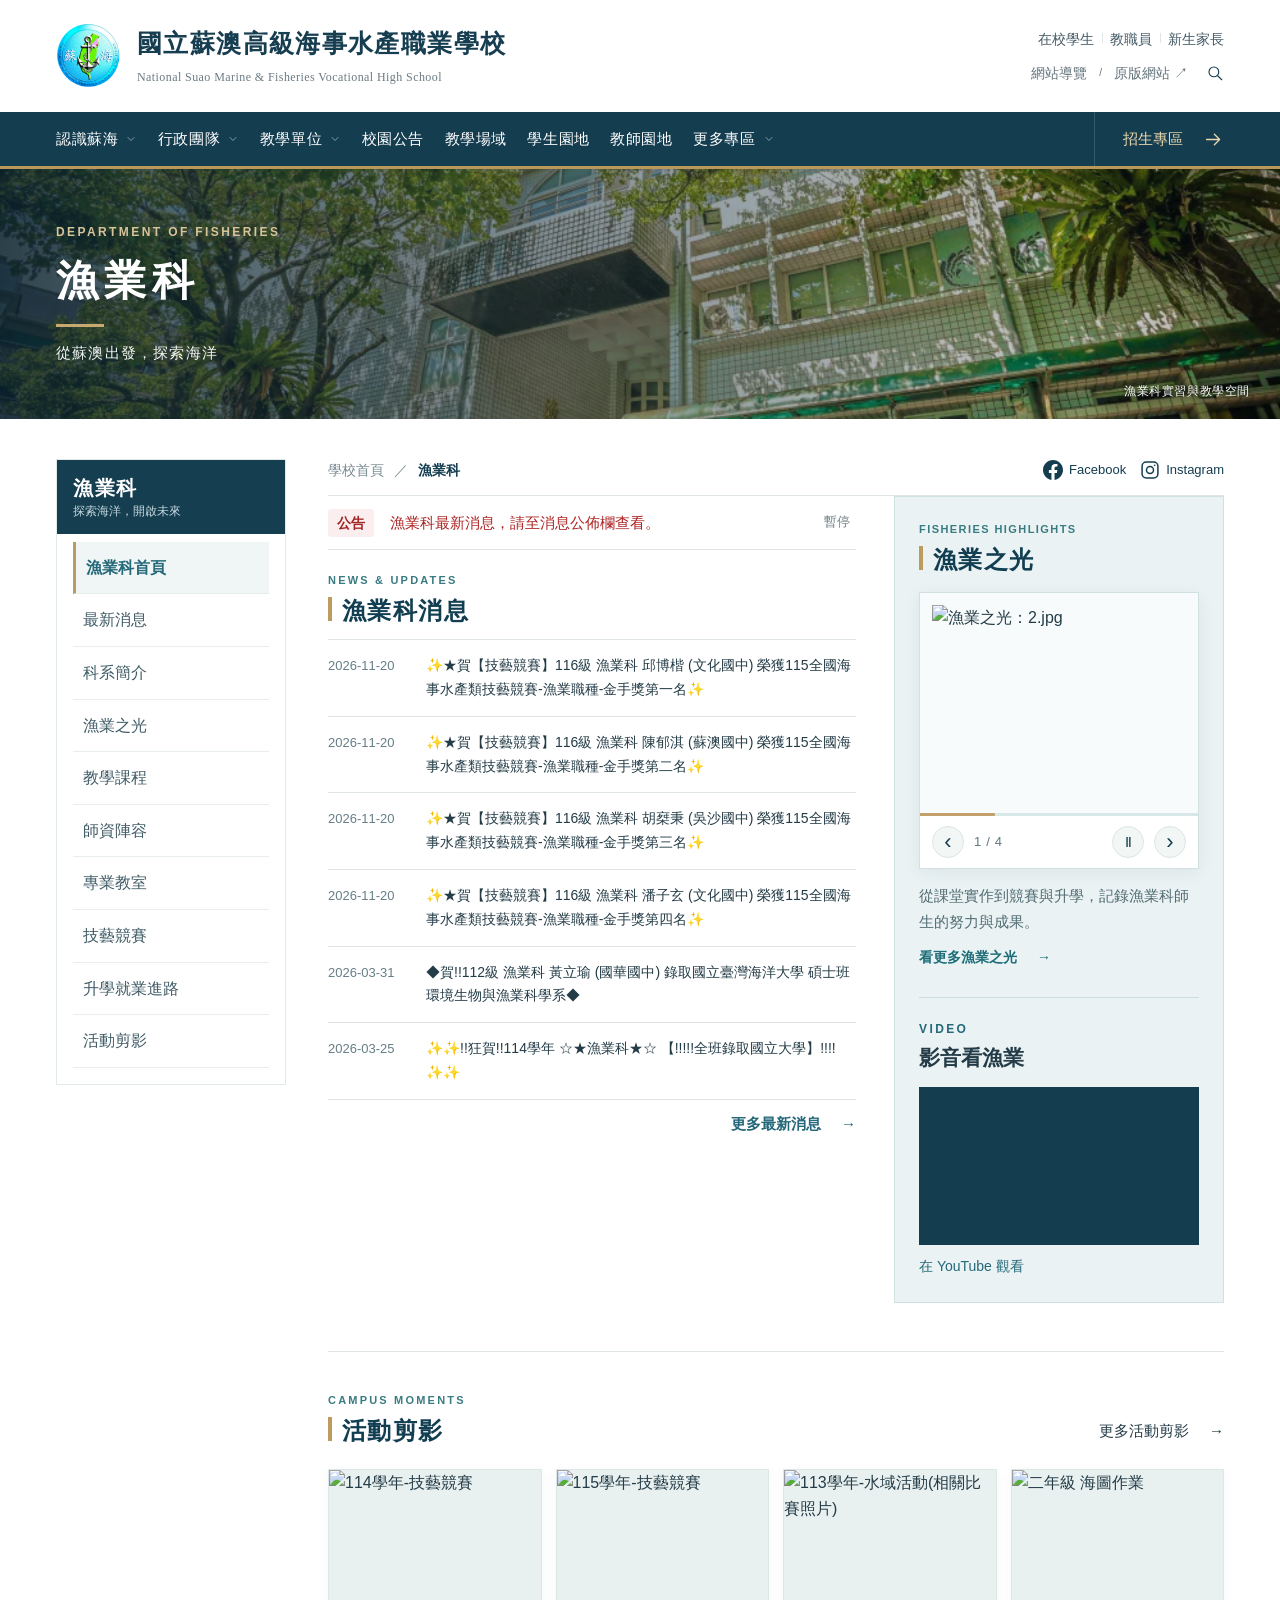
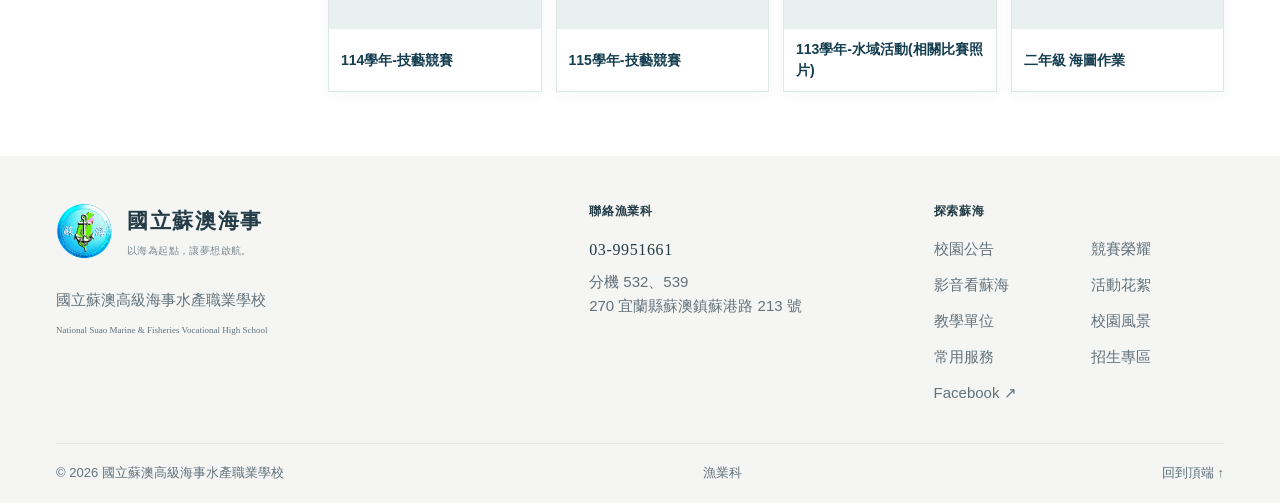
==== commit 9766976e: "Update fisheries department homepage" ====
--- a/fishery.html
+++ b/fishery.html
@@ -1,8 +1,56 @@
 <!doctype html>
-<html lang="zh-Hant"><head><meta charset="utf-8"><meta name="viewport" content="width=device-width, initial-scale=1"><meta name="description" content="國立蘇澳海事漁業科：科系介紹、課程、師資與學習成果。"><meta name="theme-color" content="#143d50"><title>漁業科｜國立蘇澳海事</title><link rel="icon" href="assets/school-emblem.png"><link rel="stylesheet" href="style.css"><link rel="stylesheet" href="fishery.css"><script src="fishery.js" defer></script></head>
-<body><a class="skip-link" href="#main">跳至主要內容</a><header class="site-header" id="top"><div class="masthead wrap"><a class="brand" href="index.html" aria-label="國立蘇澳海事首頁"><img src="assets/school-emblem.png" width="66" height="66" alt="蘇澳海事校徽"><span class="brand-copy"><span class="school-name">國立蘇澳高級海事水產職業學校</span><span class="school-english" lang="en">National Suao Marine &amp; Fisheries Vocational High School</span></span></a><div class="header-actions"><div class="audience-links"><a href="index.html#services">在校學生</a><a href="index.html#services">教職員</a><a href="index.html#services">新生家長</a></div><div class="utility-links"><a href="index.html">學校首頁</a><span aria-hidden="true">/</span><a href="https://www.savs.ilc.edu.tw/ischool/publish_page/30/">漁業科原網站 ↗</a></div></div><div class="mobile-controls"><button class="menu-toggle" aria-label="開啟漁業科選單" aria-expanded="false" aria-controls="fishery-nav"><span></span><span></span><span></span></button></div></div><div class="nav-shell"><nav class="main-nav wrap" id="fishery-nav" aria-label="漁業科選單"><div class="nav-items"><a class="nav-link" href="fishery.html" aria-current="page">漁業科首頁</a><a class="nav-link" href="https://www.savs.ilc.edu.tw/ischool/publish_page/30?cid=719">科系簡介</a><a class="nav-link" href="https://www.savs.ilc.edu.tw/ischool/publish_page/30?cid=723">教學課程</a><a class="nav-link" href="https://www.savs.ilc.edu.tw/ischool/publish_page/30?cid=724">師資陣容</a><a class="nav-link" href="https://www.savs.ilc.edu.tw/ischool/publish_page/30?cid=725">專業教室</a><a class="nav-link" href="https://www.savs.ilc.edu.tw/ischool/publish_page/30?cid=2676">技藝競賽</a><a class="nav-link" href="https://www.savs.ilc.edu.tw/ischool/publish_page/30?cid=726">升學就業</a><a class="nav-link" href="https://www.savs.ilc.edu.tw/ischool/publish_page/30?cid=727">活動剪影</a></div><a class="nav-admission" href="index.html">返回學校首頁</a></nav></div></header>
-<main id="main"><section class="fish-hero"><img src="assets/department-fishery.webp" alt="漁業科實習與教學空間"><div class="fish-hero-shade"></div><div class="wrap fish-hero-copy"><p class="eyebrow"><span></span> SUAO · FISHERIES</p><h1>漁業科<br>向海學習，迎向未來<span class="gold-dot">。</span></h1><p>從專業知識到實務體驗，<br>在山海之間探索屬於自己的方向。</p><a class="hero-cta" href="https://www.savs.ilc.edu.tw/ischool/publish_page/30?cid=719">認識漁業科 <span aria-hidden="true">→</span></a></div></section>
-<nav class="fish-quick wrap" aria-label="漁業科快速連結"><a href="https://www.savs.ilc.edu.tw/ischool/publish_page/30?cid=719"><b>科系簡介</b><small>ABOUT</small></a><a href="https://www.savs.ilc.edu.tw/ischool/publish_page/30?cid=723"><b>教學課程</b><small>COURSES</small></a><a href="https://www.savs.ilc.edu.tw/ischool/publish_page/30?cid=724"><b>師資陣容</b><small>FACULTY</small></a><a href="https://www.savs.ilc.edu.tw/ischool/publish_page/30?cid=726"><b>升學就業</b><small>FUTURE</small></a></nav>
-<section class="section-space wrap fish-updates"><div class="fish-news"><div class="section-heading"><div><p class="eyebrow">NEWS &amp; UPDATES</p><h2>漁業科消息</h2></div><a class="text-link" href="https://www.savs.ilc.edu.tw/ischool/publish_page/30?cid=718">前往消息公佈欄 <span aria-hidden="true">→</span></a></div><p class="fish-note">最新公告請至漁業科原網站查詢。</p><a class="fish-news-row" href="https://www.savs.ilc.edu.tw/ischool/publish_page/30/"><span>競賽成果</span><strong>114 年海事水產類技藝競賽：漁業科九連霸</strong><span aria-hidden="true">→</span></a><a class="fish-news-row" href="https://www.savs.ilc.edu.tw/ischool/publish_page/30/"><span>學習活動</span><strong>114 年度大手牽小手計畫：出海海釣體驗</strong><span aria-hidden="true">→</span></a><a class="fish-news-row" href="https://www.savs.ilc.edu.tw/ischool/publish_page/30/"><span>競賽成果</span><strong>2025 全國船模創客大賽：直線競速四連霸</strong><span aria-hidden="true">→</span></a><p class="fish-note">以上為原網站既有內容摘錄，非即時公告。</p></div><aside class="fish-highlight"><p class="eyebrow">FISHERIES HIGHLIGHTS</p><h2>漁業之光</h2><img src="assets/honors/poster-12-thumb.jpg" alt="114 漁業科升學榜單海報" loading="lazy"><p>從課堂實作到競賽與升學，記錄漁業科師生的努力與成果。</p><a class="text-link" href="https://www.savs.ilc.edu.tw/ischool/publish_page/30?cid=722">看更多漁業之光 <span aria-hidden="true">→</span></a></aside></section>
-<section class="fish-explore section-space"><div class="wrap"><div class="section-heading"><div><p class="eyebrow">EXPLORE FISHERIES</p><h2>探索漁業科</h2></div><p class="section-intro">認識專業課程、教學環境與學習成果。</p></div><div class="fish-cards"><a href="https://www.savs.ilc.edu.tw/ischool/publish_page/30?cid=723"><small>LEARNING</small><h3>課程與實作</h3><p>從專業課程與實習中，累積海洋相關知識與技能。</p></a><a href="https://www.savs.ilc.edu.tw/ischool/publish_page/30?cid=2676"><small>EXPERIENCE</small><h3>技藝競賽</h3><p>透過競賽與活動，展現學習成果，拓展視野。</p></a><a href="https://www.savs.ilc.edu.tw/ischool/publish_page/30?cid=726"><small>FUTURE</small><h3>升學就業進路</h3><p>了解未來升學與就業方向，規劃下一段旅程。</p></a></div></div></section></main>
-<footer class="site-footer"><div class="wrap"><div class="footer-main"><div class="footer-brand"><a class="brand" href="index.html"><img src="assets/school-emblem.png" width="58" height="58" alt=""><span><strong>國立蘇澳海事</strong><small>以海為起點，讓夢想啟航。</small></span></a><p>國立蘇澳高級海事水產職業學校<br>漁業科</p></div><div class="footer-contact"><h3>聯絡漁業科</h3><a href="tel:+88639951661">03-9951661</a><p>分機 532、539<br>270 宜蘭縣蘇澳鎮蘇港路 213 號</p></div><div class="footer-links"><h3>相關連結</h3><div><a href="index.html">學校首頁</a><a href="https://www.savs.ilc.edu.tw/ischool/publish_page/30/">漁業科原網站</a><a href="https://www.savs.ilc.edu.tw/ischool/publish_page/30?cid=727">活動剪影</a><a href="https://www.savs.ilc.edu.tw/ischool/publish_page/117/">招生專區</a></div></div></div><div class="footer-bottom"><p>© 2026 國立蘇澳高級海事水產職業學校</p><span>漁業科首頁改版提案</span><a href="#top">回到頂端 ↑</a></div></div></footer></body></html>
+<html lang="zh-Hant"><head><meta charset="utf-8"><meta name="viewport" content="width=device-width, initial-scale=1"><meta name="description" content="國立蘇澳海事漁業科：科系介紹、課程、師資與學習成果。"><meta name="theme-color" content="#143d50"><title>漁業科｜國立蘇澳海事</title><link rel="icon" href="assets/school-emblem.png"><link rel="stylesheet" href="style.css">
+<script defer src="news-data.js"></script>
+<script defer src="services-data.js"></script>
+<script defer src="script.js"></script></head>
+<body><a class="skip-link" href="#main">跳至主要內容</a><svg xmlns="http://www.w3.org/2000/svg" class="icon-library" aria-hidden="true">
+    <symbol id="i-arrow" viewBox="0 0 24 24"><path d="M4 12h15m-6-6 6 6-6 6"/></symbol>
+    <symbol id="i-chevron" viewBox="0 0 24 24"><path d="m8 5 7 7-7 7"/></symbol>
+    <symbol id="i-down" viewBox="0 0 24 24"><path d="m6 9 6 6 6-6"/></symbol>
+    <symbol id="i-search" viewBox="0 0 24 24"><circle cx="10.5" cy="10.5" r="6.5"/><path d="m16 16 5 5"/></symbol>
+    <symbol id="i-cap" viewBox="0 0 32 32"><path d="m3 12 13-7 13 7-13 7-13-7Zm5 3v8c5 4 11 4 16 0v-8m5-3v12"/></symbol>
+    <symbol id="i-calendar" viewBox="0 0 32 32"><rect x="5" y="7" width="22" height="21" rx="2"/><path d="M10 4v6m12-6v6M5 14h22m-17 5h3m6 0h3m-12 5h3m6 0h3"/></symbol>
+    <symbol id="i-chart" viewBox="0 0 32 32"><path d="M5 4v24h23M10 22v-7m7 7V9m7 13V5"/></symbol>
+    <symbol id="i-book" viewBox="0 0 32 32"><path d="M16 8C11 4 6 5 3 6v21c5-2 9-1 13 2 4-3 8-4 13-2V6c-3-1-8-2-13 2Zm0 0v21M7 11l5 1m-5 5 5 1m8-6 5-1m-5 7 5-1"/></symbol>
+    <symbol id="i-folder" viewBox="0 0 32 32"><path d="M3 10V7a2 2 0 0 1 2-2h8l4 5h10a2 2 0 0 1 2 2v14a2 2 0 0 1-2 2H5a2 2 0 0 1-2-2V10Zm0 2h26m-13 4v8m-4-4h8"/></symbol>
+    <symbol id="i-tools" viewBox="0 0 32 32"><path d="m6 4 4 1 2 5-3 3-5-2-1-4m8 5 14 14m-8-10 9-9m-5-4 6 6M5 28l9-9"/><circle cx="26" cy="27" r="2"/></symbol>
+    <symbol id="i-pin" viewBox="0 0 24 24"><path d="M19 10c0 5-7 11-7 11S5 15 5 10a7 7 0 1 1 14 0Z"/><circle cx="12" cy="10" r="2.5"/></symbol>
+    <symbol id="i-close" viewBox="0 0 24 24"><path d="m6 6 12 12M6 18 18 6"/></symbol>
+    <symbol id="i-trophy" viewBox="0 0 24 24"><path d="M7 3h10v6a5 5 0 0 1-10 0V3Zm0 2H3v3a4 4 0 0 0 5 4m9-7h4v3a4 4 0 0 1-5 4m-4 2v6m-4 1h8"/></symbol>
+  </svg>
+
+  <header class="site-header" id="top">
+    <div class="masthead wrap">
+      <a class="brand" href="index.html" aria-label="國立蘇澳海事首頁">
+        <img src="assets/school-emblem.png" width="66" height="66" alt="蘇澳海事校徽">
+        <span class="brand-copy"><span class="school-name">國立蘇澳高級海事水產職業學校</span><span class="school-english" lang="en">National Suao Marine &amp; Fisheries Vocational High School</span></span>
+      </a>
+      <div class="header-actions">
+        <div class="audience-links"><a href="index.html?audience=students#services" data-audience="students">在校學生</a><a href="index.html?audience=staff#services" data-audience="staff">教職員</a><a href="index.html?audience=families#services" data-audience="families">新生家長</a></div>
+        <div class="utility-links"><a href="#sitemap">網站導覽</a><span aria-hidden="true">/</span><a href="https://www.savs.ilc.edu.tw/home" target="_blank" rel="noopener">原版網站 ↗</a><button class="search-toggle" aria-label="搜尋首頁" aria-haspopup="dialog"><svg class="icon"><use href="#i-search"/></svg></button></div>
+      </div>
+      <div class="mobile-controls"><button class="search-toggle" aria-label="搜尋首頁" aria-haspopup="dialog"><svg class="icon"><use href="#i-search"/></svg></button><button class="menu-toggle" aria-label="開啟主選單" aria-expanded="false" aria-controls="main-nav"><span></span><span></span><span></span></button></div>
+    </div>
+    <div class="nav-shell">
+      <nav class="main-nav wrap" id="main-nav" aria-label="主選單">
+        <div class="nav-items">
+          <details class="nav-group"><summary>認識蘇海 <svg class="icon"><use href="#i-down"/></svg></summary><div class="dropdown"><a href="https://www.savs.ilc.edu.tw/ischool/publish_page/0?cid=1228">學校簡史</a><a href="https://www.savs.ilc.edu.tw/ischool/publish_page/0?cid=1227">歷任校長</a><a href="index.html#campus">校園風景</a><a href="https://www.savs.ilc.edu.tw/ischool/publish_page/0?cid=1232">交通路線</a></div></details>
+          <details class="nav-group"><summary>行政團隊 <svg class="icon"><use href="#i-down"/></svg></summary><div class="dropdown"><a href="https://www.savs.ilc.edu.tw/ischool/publish_page/2">校長室</a><a href="https://www.savs.ilc.edu.tw/ischool/publish_page/3">教務處</a><a href="https://www.savs.ilc.edu.tw/ischool/publish_page/4">學務處</a><a href="https://www.savs.ilc.edu.tw/ischool/publish_page/5">實習處</a><a href="https://www.savs.ilc.edu.tw/ischool/publish_page/6">輔導室</a><a href="https://www.savs.ilc.edu.tw/ischool/publish_page/7">圖書館</a><a href="https://www.savs.ilc.edu.tw/ischool/publish_page/8">總務處</a><a href="https://www.savs.ilc.edu.tw/ischool/publish_page/9">人事室</a><a href="https://www.savs.ilc.edu.tw/ischool/publish_page/10">主計室</a><a href="https://www.savs.ilc.edu.tw/ischool/publish_page/11">進修部</a></div></details>
+          <details class="nav-group"><summary>教學單位 <svg class="icon"><use href="#i-down"/></svg></summary><div class="dropdown"><a href="index.html#departments">科別探索</a><a href="fishery.html" aria-current="page">漁業科</a><a href="https://www.savs.ilc.edu.tw/ischool/publish_page/31">輪機科</a><a href="https://www.savs.ilc.edu.tw/ischool/publish_page/32">水產食品科</a><a href="https://www.savs.ilc.edu.tw/ischool/publish_page/33">水產養殖科</a><a href="https://www.savs.ilc.edu.tw/ischool/publish_page/34">電子科</a><a href="https://www.savs.ilc.edu.tw/ischool/publish_page/35">航運管理科</a><a href="https://www.savs.ilc.edu.tw/ischool/publish_page/36">觀光事業科（餐飲技術科）</a><a href="https://www.savs.ilc.edu.tw/ischool/publish_page/37">烘培食品科</a><a href="https://www.savs.ilc.edu.tw/ischool/publish_page/38">體育班</a><a href="https://www.savs.ilc.edu.tw/ischool/publish_page/39">國文科</a><a href="https://www.savs.ilc.edu.tw/ischool/publish_page/40/?cid=990">英文科</a><a href="https://www.savs.ilc.edu.tw/ischool/publish_page/41">數理科</a></div></details>
+          <a class="nav-link" href="index.html#news">校園公告</a>
+          <a class="nav-link" href="index.html#campus">教學場域</a>
+          <a class="nav-link" href="index.html?audience=students#services" data-audience="students">學生園地</a>
+          <a class="nav-link" href="index.html?audience=staff#services" data-audience="staff">教師園地</a>
+          <details class="nav-group"><summary>更多專區 <svg class="icon"><use href="#i-down"/></svg></summary><div class="dropdown dropdown-right"><a href="index.html#honors">競賽榮耀</a><a href="index.html#videos">影音看蘇海</a><a href="index.html#activities">活動花絮</a><a href="https://www.savs.ilc.edu.tw/ischool/publish_page/16">優質計畫</a><a href="https://www.savs.ilc.edu.tw/ischool/publish_page/17">均質計畫</a><a href="https://www.savs.ilc.edu.tw/ischool/publish_page/22">家長會</a><a href="https://www.savs.ilc.edu.tw/ischool/publish_page/42">校友會</a><a href="https://www.savs.ilc.edu.tw/ischool/publish_page/43">教師會</a><a href="https://www.savs.ilc.edu.tw/ischool/publish_page/45">教育基金會</a></div></details>
+        </div>
+        <a class="nav-admission" href="https://www.savs.ilc.edu.tw/ischool/publish_page/117/">招生專區 <svg class="icon"><use href="#i-arrow"/></svg></a>
+      </nav>
+    </div>
+  </header>
+<main id="main"><section class="fish-page-banner" aria-label="漁業科"><div class="wrap fish-banner-inner"><p>DEPARTMENT OF FISHERIES</p><h1>漁業科</h1><span class="fish-banner-rule" aria-hidden="true"></span><p class="fish-banner-tagline">從蘇澳出發，探索海洋</p></div><span class="fish-banner-caption">漁業科實習與教學空間</span></section><div class="wrap fish-layout"><aside class="fish-sidebar"><div class="fish-sidebar-heading"><h2>漁業科</h2><p>探索海洋，開啟未來</p></div><details class="fish-side-menu" open><summary>漁業科選單</summary><nav aria-label="漁業科選單"><a class="current" href="fishery.html" aria-current="page">漁業科首頁</a><a href="https://www.savs.ilc.edu.tw/ischool/publish_page/30?cid=718">最新消息</a><a href="https://www.savs.ilc.edu.tw/ischool/publish_page/30?cid=719">科系簡介</a><a href="https://www.savs.ilc.edu.tw/ischool/publish_page/30?cid=722">漁業之光</a><a href="https://www.savs.ilc.edu.tw/ischool/publish_page/30?cid=723">教學課程</a><a href="https://www.savs.ilc.edu.tw/ischool/publish_page/30?cid=724">師資陣容</a><a href="https://www.savs.ilc.edu.tw/ischool/publish_page/30?cid=725">專業教室</a><a href="https://www.savs.ilc.edu.tw/ischool/publish_page/30?cid=2676">技藝競賽</a><a href="https://www.savs.ilc.edu.tw/ischool/publish_page/30?cid=726">升學就業進路</a><a href="https://www.savs.ilc.edu.tw/ischool/publish_page/30?cid=727">活動剪影</a></nav></details></aside><div class="fish-content"><div class="fish-content-top"><div class="fish-breadcrumb"><a href="index.html">學校首頁</a><span>／</span><strong>漁業科</strong></div><div class="fish-social" aria-label="漁業科社群"><a href="https://www.facebook.com/profile.php?id=100068414283498" target="_blank" rel="noopener noreferrer" aria-label="漁業科 Facebook"><svg viewBox="0 0 24 24" aria-hidden="true"><path fill="currentColor" stroke="none" d="M24 12C24 5.37 18.63 0 12 0S0 5.37 0 12c0 5.99 4.39 10.95 10.13 11.85v-8.38H7.08V12h3.05V9.36c0-3.01 1.79-4.67 4.53-4.67 1.31 0 2.69.23 2.69.23v2.95h-1.52c-1.49 0-1.96.93-1.96 1.88V12h3.34l-.53 3.47h-2.81v8.38C19.61 22.95 24 17.99 24 12z"/></svg><span>Facebook</span></a><a href="https://www.savs.ilc.edu.tw/ischool/publish_page/30/" target="_blank" rel="noopener noreferrer" aria-label="漁業科 Instagram，由原網站進入"><svg viewBox="0 0 24 24" aria-hidden="true"><rect x="2.5" y="2.5" width="19" height="19" rx="5"/><circle cx="12" cy="12" r="4.2"/><circle cx="17.6" cy="6.4" r="1" fill="currentColor" stroke="none"/></svg><span>Instagram</span></a></div></div>
+
+<section class="section-space wrap fish-updates"><div class="fish-news"><div class="fish-ticker" aria-label="漁業科公告"><strong>公告</strong><div class="fish-ticker-window"><div class="fish-ticker-text"><a href="https://www.savs.ilc.edu.tw/ischool/publish_page/30?cid=718">漁業科最新消息，請至消息公佈欄查看。</a></div></div><button type="button" class="fish-ticker-pause" aria-pressed="false">暫停</button></div><div class="section-heading"><div><p class="eyebrow">NEWS &amp; UPDATES</p><h2>漁業科消息</h2></div></div><a class="fish-news-row" href="https://www.savs.ilc.edu.tw/ischool/widget/site_news/news_pop_content.php?newsId=12665&amp;maxRows_rsResult=9&amp;fh=0&amp;bid=30&amp;uid=WID_30_2_8798f3567a1681c5c5ae27031a8382922dd511ea"><time class="fish-news-date" datetime="2026-11-20">2026-11-20</time><strong>✨★賀【技藝競賽】116級 漁業科 邱博楷 (文化國中) 榮獲115全國海事水產類技藝競賽-漁業職種-金手獎第一名✨</strong></a><a class="fish-news-row" href="https://www.savs.ilc.edu.tw/ischool/widget/site_news/news_pop_content.php?newsId=12664&amp;maxRows_rsResult=9&amp;fh=0&amp;bid=30&amp;uid=WID_30_2_8798f3567a1681c5c5ae27031a8382922dd511ea"><time class="fish-news-date" datetime="2026-11-20">2026-11-20</time><strong>✨★賀【技藝競賽】116級 漁業科 陳郁淇 (蘇澳國中) 榮獲115全國海事水產類技藝競賽-漁業職種-金手獎第二名✨</strong></a><a class="fish-news-row" href="https://www.savs.ilc.edu.tw/ischool/widget/site_news/news_pop_content.php?newsId=12663&amp;maxRows_rsResult=9&amp;fh=0&amp;bid=30&amp;uid=WID_30_2_8798f3567a1681c5c5ae27031a8382922dd511ea"><time class="fish-news-date" datetime="2026-11-20">2026-11-20</time><strong>✨★賀【技藝競賽】116級 漁業科 胡椉秉 (吳沙國中) 榮獲115全國海事水產類技藝競賽-漁業職種-金手獎第三名✨</strong></a><a class="fish-news-row" href="https://www.savs.ilc.edu.tw/ischool/widget/site_news/news_pop_content.php?newsId=12662&amp;maxRows_rsResult=9&amp;fh=0&amp;bid=30&amp;uid=WID_30_2_8798f3567a1681c5c5ae27031a8382922dd511ea"><time class="fish-news-date" datetime="2026-11-20">2026-11-20</time><strong>✨★賀【技藝競賽】116級 漁業科 潘子玄 (文化國中) 榮獲115全國海事水產類技藝競賽-漁業職種-金手獎第四名✨</strong></a><a class="fish-news-row" href="https://www.savs.ilc.edu.tw/ischool/widget/site_news/news_pop_content.php?newsId=11545&amp;maxRows_rsResult=9&amp;fh=0&amp;bid=30&amp;uid=WID_30_2_8798f3567a1681c5c5ae27031a8382922dd511ea"><time class="fish-news-date" datetime="2026-03-31">2026-03-31</time><strong>◆賀!!112級 漁業科 黃立瑜 (國華國中) 錄取國立臺灣海洋大學 碩士班 環境生物與漁業科學系◆</strong></a><a class="fish-news-row" href="https://www.savs.ilc.edu.tw/ischool/widget/site_news/news_pop_content.php?newsId=11499&amp;maxRows_rsResult=9&amp;fh=0&amp;bid=30&amp;uid=WID_30_2_8798f3567a1681c5c5ae27031a8382922dd511ea"><time class="fish-news-date" datetime="2026-03-25">2026-03-25</time><strong>✨✨!!狂賀!!114學年 ☆★漁業科★☆ 【!!!!!全班錄取國立大學】!!!!✨✨</strong></a><div class="fish-news-more"><a class="text-link" href="https://www.savs.ilc.edu.tw/ischool/publish_page/30?cid=718">更多最新消息 <span aria-hidden="true">→</span></a></div></div><aside class="fish-highlight"><p class="eyebrow">FISHERIES HIGHLIGHTS</p><h2>漁業之光</h2><div class="fish-honor-carousel" aria-label="漁業之光照片輪播"><img src="https://www.savs.ilc.edu.tw/ischool/rfile/d9980d667e5df189e09649377c7e53d3" alt="漁業之光：2.jpg" loading="lazy"><img src="https://www.savs.ilc.edu.tw/ischool/rfile/4d15acc3ef3364fc2a1820bee55c4ac0" alt="漁業之光：1.jpg" loading="lazy" hidden><img src="https://www.savs.ilc.edu.tw/ischool/rfile/06e24712d9a6c37dad3be21ba03e6b1a" alt="漁業之光：校門口-漁業科SUP三金.png" loading="lazy" hidden><img src="https://www.savs.ilc.edu.tw/ischool/rfile/4e7da079e823efba0f8de100a4006822" alt="漁業之光：漁業科-蘇澳海洋雙料冠軍.png" loading="lazy" hidden><div class="fish-honor-progress" aria-hidden="true"><span></span></div><div class="fish-honor-controls"><button type="button" data-honor-prev aria-label="上一張照片">‹</button><span data-honor-count aria-live="polite">1 / 4</span><button type="button" data-honor-pause aria-pressed="false" aria-label="暫停自動輪播">Ⅱ</button><button type="button" data-honor-next aria-label="下一張照片">›</button></div></div><p>從課堂實作到競賽與升學，記錄漁業科師生的努力與成果。</p><a class="text-link" href="https://www.savs.ilc.edu.tw/ischool/publish_page/30?cid=722">看更多漁業之光 <span aria-hidden="true">→</span></a><div class="fish-video"><p class="eyebrow">VIDEO</p><h3>影音看漁業</h3><div class="fish-video-frame"><iframe src="https://www.youtube-nocookie.com/embed/0jX9qeB7zxw" title="海事水產技藝競賽影片" loading="lazy" allow="accelerometer; autoplay; clipboard-write; encrypted-media; gyroscope; picture-in-picture; web-share" allowfullscreen></iframe></div><a href="https://www.youtube.com/watch?v=0jX9qeB7zxw" target="_blank" rel="noopener noreferrer">在 YouTube 觀看</a></div></aside></section>
+<section class="fish-gallery" aria-labelledby="fish-gallery-title"><div class="section-heading"><div><p class="eyebrow">CAMPUS MOMENTS</p><h2 id="fish-gallery-title">活動剪影</h2></div><a class="text-link" href="https://www.savs.ilc.edu.tw/ischool/publish_page/30?cid=727">更多活動剪影 <span aria-hidden="true">→</span></a></div><div class="fish-gallery-grid"><a href="https://www.savs.ilc.edu.tw/ischool/public/AlbumViewer/index.php?uid=WID_30_3_1bd403e391a42315cabebd27b968c00a236d1f2c&amp;aid=1126&amp;col=5&amp;maxRows=12&amp;style=light"><img src="https://www.savs.ilc.edu.tw/ischool/public/resource_view/medium.php?file=dd02e8843269db3997ff893146c8d81d.jpg" alt="114學年-技藝競賽" loading="lazy"><span>114學年-技藝競賽</span></a><a href="https://www.savs.ilc.edu.tw/ischool/public/AlbumViewer/index.php?uid=WID_30_3_1bd403e391a42315cabebd27b968c00a236d1f2c&amp;aid=1219&amp;col=5&amp;maxRows=12&amp;style=light"><img src="https://www.savs.ilc.edu.tw/ischool/public/resource_view/medium.php?file=ac53a2096ef2934a28274d672704a7fc.jpg" alt="115學年-技藝競賽" loading="lazy"><span>115學年-技藝競賽</span></a><a href="https://www.savs.ilc.edu.tw/ischool/public/AlbumViewer/index.php?uid=WID_30_3_1bd403e391a42315cabebd27b968c00a236d1f2c&amp;aid=1016&amp;col=5&amp;maxRows=12&amp;style=light"><img src="https://www.savs.ilc.edu.tw/ischool/public/resource_view/medium.php?file=a6e042b151f3e0b4d5b84d40127d9759.png" alt="113學年-水域活動(相關比賽照片)" loading="lazy"><span>113學年-水域活動(相關比賽照片)</span></a><a href="https://www.savs.ilc.edu.tw/ischool/public/AlbumViewer/index.php?uid=WID_30_3_1bd403e391a42315cabebd27b968c00a236d1f2c&amp;aid=917&amp;col=5&amp;maxRows=12&amp;style=light"><img src="https://www.savs.ilc.edu.tw/ischool/public/resource_view/medium.php?file=542d568deab9f147bf85eec900aa633d.jpg" alt="二年級 海圖作業" loading="lazy"><span>二年級 海圖作業</span></a></div></section></div></div></main>
+<footer class="site-footer" id="sitemap"><div class="wrap"><div class="footer-main"><div class="footer-brand"><a class="brand" href="#top"><img src="assets/school-emblem.png" width="58" height="58" alt=""><span><strong>國立蘇澳海事</strong><small>以海為起點，讓夢想啟航。</small></span></a><p>國立蘇澳高級海事水產職業學校<br><span lang="en">National Suao Marine &amp; Fisheries Vocational High School</span></p></div><div class="footer-contact"><h3>聯絡漁業科</h3><a href="tel:+88639951661">03-9951661</a><p>分機 532、539<br>270 宜蘭縣蘇澳鎮蘇港路 213 號</p></div><div class="footer-links"><h3>探索蘇海</h3><div><a href="index.html#news">校園公告</a><a href="index.html#honors">競賽榮耀</a><a href="index.html#videos">影音看蘇海</a><a href="index.html#activities">活動花絮</a><a href="index.html#departments">教學單位</a><a href="index.html#campus">校園風景</a><a href="index.html#services">常用服務</a><a href="https://www.savs.ilc.edu.tw/ischool/publish_page/117/">招生專區</a><a href="https://zh-tw.facebook.com/savs.ilc.edu.tw/">Facebook ↗</a></div></div></div><div class="footer-bottom"><p>© <span id="copyright-year">2026</span> 國立蘇澳高級海事水產職業學校</p><span>漁業科</span><a href="#top">回到頂端 ↑</a></div></div></footer><dialog class="image-dialog fish-image-dialog" id="fish-image-dialog" aria-label="漁業之光照片"><div class="dialog-header"><p id="fish-image-caption"></p><button class="dialog-close" type="button" aria-label="關閉照片">✕</button></div><img id="fish-image-large" alt=""></dialog>
+<dialog class="search-dialog" id="search-dialog" aria-labelledby="search-title"><div class="dialog-header"><span class="eyebrow">SEARCH SAVS</span><button class="dialog-close" aria-label="關閉搜尋"><svg class="icon"><use href="#i-close"/></svg></button></div><h2 id="search-title">想找什麼呢？</h2><label class="search-field"><svg class="icon"><use href="#i-search"/></svg><input type="search" id="site-search" placeholder="搜尋首頁公告、科別或常用服務" autocomplete="off" aria-label="搜尋首頁公告、科別或常用服務"></label><p class="search-hint">搜尋範圍：本頁公告與服務連結</p><div id="search-results" class="search-results" aria-live="polite"></div></dialog>
+</body></html>
--- a/style.css
+++ b/style.css
@@ -242,3 +242,260 @@
 .floating-toggle{display:none}
 body.modal-open .floating-quick{visibility:hidden}
 @media(max-width:767px){.floating-quick{right:14px;bottom:calc(14px + env(safe-area-inset-bottom,0px))}.floating-quick:not(.is-open) .floating-links{display:none}.floating-links{gap:8px;margin-bottom:10px}.floating-links>a{min-width:142px;min-height:46px;font-size:12px;padding:10px 13px}.floating-toggle{display:flex;align-items:center;justify-content:space-between;gap:16px;margin-left:auto;padding:11px 14px;min-height:44px;border:1px solid #ffffff4d;border-radius:24px;background:#143d50;color:#fff;font-size:12px;box-shadow:0 4px 18px #102f4033}.floating-toggle .icon{width:16px;height:16px;transform:rotate(45deg);transition:transform .2s}.floating-quick.is-open .floating-toggle .icon{transform:rotate(0)}.floating-links>a:hover{transform:none}}
+
+/* 閱讀字級：讓導覽、公告與說明在各種螢幕上更清楚。 */
+body{font-size:16px;line-height:1.6}
+.nav-group summary,.nav-link,.nav-admission{font-size:15px}
+.nav-items{gap:clamp(12px,1.6vw,24px)}
+.dropdown a,.audience-links a,.utility-links a{font-size:14px}
+.hero-description,.section-intro,.campus-story>p:not(.eyebrow),.services-heading>p:last-child{font-size:16px}
+.hero-cta,.text-link,.quick-links span,.news-tabs button,.service-tabs button{font-size:15px}
+.news-title,.service-links a,.footer-links>div,.footer-contact>p,.footer-map,.footer-brand>p{font-size:15px}
+.news-meta,.news-tag,.news-bottom,.footer-bottom,.awards-footnote>p{font-size:13px}
+.eyebrow,.school-english,.department-copy small,.quick-links small{font-size:12px}
+.award-selector>span,.award-selector select,.award-picks.award-thumbnails button>small{font-size:13px}
+.award-picks.award-thumbnails button>small{height:auto;min-height:42px}
+.floating-links>a,.floating-toggle{font-size:14px}
+@media(max-width:1023px){.nav-group summary,.nav-link,.nav-admission{font-size:16px}.school-english{font-size:11px}}
+@media(max-width:767px){.school-english{font-size:10px}.hero-description,.section-intro,.campus-story>p:not(.eyebrow),.services-heading>p:last-child{font-size:15px}.quick-links span,.news-tabs button,.service-tabs button,.service-links a{font-size:14px}.news-title{font-size:15px}.footer-links>div,.footer-contact>p,.footer-brand>p{font-size:14px}.department-copy small,.quick-links small{font-size:10px}.award-picks.award-thumbnails button>small{font-size:12px}.floating-links>a,.floating-toggle{font-size:14px}}
+
+/* 漁業科頁面 */
+.fish-hero{height:480px;position:relative;display:flex;align-items:center;overflow:hidden;color:#fff;background:var(--navy)}.fish-hero>img,.fish-hero-shade{position:absolute;inset:0;width:100%;height:100%;object-fit:cover}.fish-hero-shade{background:linear-gradient(90deg,#092a3ae8 0%,#092a3a7a 60%,#092a3a22)}.fish-hero-copy{position:relative}.fish-hero h1{font-family:var(--serif);font-size:clamp(36px,4vw,52px);line-height:1.45;letter-spacing:.08em}.fish-hero-copy>p:not(.eyebrow){font-size:15px;line-height:1.9;margin-top:18px}.fish-quick{display:grid;grid-template-columns:repeat(4,1fr);background:white}.fish-quick a{padding:25px 20px;border-right:1px solid var(--line);display:flex;justify-content:center;align-items:center;gap:15px}.fish-quick a:first-child{border-left:1px solid var(--line)}.fish-quick a:hover{color:var(--teal)}.fish-quick small{color:#7d9298;letter-spacing:.12em;font-size:10px}.fish-updates{display:grid;grid-template-columns:1.6fr 1fr;gap:70px}.fish-news-row{display:grid;grid-template-columns:90px 1fr auto;gap:15px;align-items:center;padding:20px 0;border-bottom:1px solid var(--line);line-height:1.6}.fish-news-row span:first-child{font-size:12px;color:var(--teal)}.fish-news-row strong{font-size:15px;font-weight:500}.fish-news-row:hover strong{color:var(--teal)}.fish-note{font-size:12px;color:#63727b;margin:14px 0}.fish-highlight{background:var(--paper);padding:28px}.fish-highlight h2{margin-bottom:20px}.fish-highlight img{width:100%;height:170px;object-fit:contain;background:#fff}.fish-highlight p:not(.eyebrow){font-size:14px;line-height:1.8;margin:17px 0}.fish-explore{background:var(--paper)}.fish-cards{display:grid;grid-template-columns:repeat(3,1fr);gap:24px}.fish-cards a{background:#fff;padding:28px;min-height:175px;border-bottom:2px solid #d3dedf}.fish-cards a:hover{border-color:var(--teal)}.fish-cards small{color:var(--teal);letter-spacing:.14em;font-size:11px}.fish-cards h3{font-family:var(--serif);font-size:23px;margin:14px 0 10px}.fish-cards p{color:#63727b;font-size:14px;line-height:1.8}@media(max-width:1023px){#fishery-nav.is-open{display:flex}}@media(max-width:767px){.fish-hero{height:400px}.fish-hero h1{font-size:34px}.fish-quick{grid-template-columns:repeat(2,1fr)}.fish-quick a{padding:18px 10px;border-bottom:1px solid var(--line)}.fish-updates{grid-template-columns:1fr;gap:35px}.fish-news-row{grid-template-columns:70px 1fr auto;gap:8px}.fish-news-row strong{font-size:14px}.fish-cards{grid-template-columns:1fr;gap:14px}.fish-cards a{min-height:0}.fish-explore .section-heading{display:block}.fish-explore .section-intro{margin-top:12px}}
+/* Department page layout */
+.fish-layout{display:grid;grid-template-columns:230px minmax(0,1fr);gap:42px;padding-top:38px;padding-bottom:70px;align-items:start}.fish-sidebar{border:1px solid #e0e8e8;background:#fff}.fish-sidebar-heading{background:var(--navy);color:#fff;padding:27px 23px}.fish-sidebar-heading small{font-size:9px;letter-spacing:.13em;color:#c8ae7c}.fish-sidebar-heading h2{font-size:26px;margin:8px 0}.fish-sidebar-heading p{font-size:12px;color:#c5d6dc}.fish-side-menu summary{display:none}.fish-side-menu nav{padding:8px 16px 16px}.fish-side-menu nav a{display:block;border-bottom:1px solid #e8eeee;padding:13px 10px;font-size:14px;color:#405c67}.fish-side-menu nav a:hover,.fish-side-menu nav a.current{color:var(--teal);background:#eff6f5}.fish-side-menu nav a.current{border-left:3px solid #b89c64;font-weight:700}.fish-content{min-width:0}.fish-content .wrap{width:100%}.fish-breadcrumb{font-size:12px;color:#788b92;display:flex;gap:10px;align-items:center;margin-bottom:20px}.fish-breadcrumb strong{color:var(--navy)}.fish-content .fish-hero{height:400px}.fish-content .fish-hero-copy{width:calc(100% - 64px)}.fish-content .fish-updates{gap:38px}.fish-content .fish-explore .wrap{width:calc(100% - 56px)}.fish-back{font-size:13px;color:var(--navy)}@media(max-width:1023px){.fish-school-nav{display:none}.fish-layout{grid-template-columns:190px minmax(0,1fr);gap:24px}.fish-content .fish-updates{grid-template-columns:1fr}}@media(max-width:767px){.fish-layout{display:block;padding-top:20px}.fish-sidebar{margin-bottom:24px}.fish-sidebar-heading{padding:18px 20px}.fish-sidebar-heading h2{font-size:22px}.fish-sidebar-heading p{display:none}.fish-side-menu summary{display:block;padding:13px 20px;color:var(--navy);font-size:14px;font-weight:600;cursor:pointer}.fish-side-menu summary::after{content:'＋';float:right}.fish-side-menu[open] summary::after{content:'－'}.fish-side-menu nav{display:grid;grid-template-columns:1fr 1fr;gap:0 8px}.fish-content .fish-hero{height:370px}.fish-content .fish-hero-copy{width:calc(100% - 40px)}.fish-content .fish-explore .wrap{width:calc(100% - 40px)}}
+/* Prominent department banner */
+.fish-content .fish-hero{height:460px;border-radius:3px;box-shadow:0 12px 28px #143d501c}.fish-hero>img{object-position:center 48%}.fish-hero-shade{background:linear-gradient(90deg,rgba(9,42,58,.91),rgba(9,42,58,.38) 65%,rgba(9,42,58,.12))}.fish-hero-copy .eyebrow{color:#d7c294}.fish-hero-copy h1{font-size:clamp(36px,4vw,52px)}@media(max-width:767px){.fish-content .fish-hero{height:380px}.fish-hero-copy h1{font-size:34px}}
+/* 漁業科內文與側欄字級 */
+.fish-side-menu nav a,.fish-side-menu summary,.fish-quick b{font-size:16px}
+.fish-hero-copy>p:not(.eyebrow),.fish-news-row strong,.fish-highlight p:not(.eyebrow),.fish-cards p{font-size:16px}
+.fish-note,.fish-breadcrumb,.fish-sidebar-heading p,.fish-news-row span:first-child,.fish-quick small,.fish-cards small{font-size:14px}
+.fish-sidebar-heading small{font-size:11px}
+@media(max-width:767px){.fish-news-row{grid-template-columns:76px 1fr auto}.fish-news-row strong,.fish-side-menu nav a{font-size:15px}.fish-sidebar-heading small{font-size:11px}}
+
+/* 無橫幅時，讓內容與側欄自然銜接 */
+.fish-layout{padding-top:40px;padding-bottom:64px}
+.fish-breadcrumb{margin:0 0 26px;padding-bottom:14px;border-bottom:1px solid var(--line)}
+.fish-content .fish-updates{padding-top:0;padding-bottom:48px;align-items:start}
+.fish-news .section-heading{margin-bottom:18px}
+.fish-news .fish-note:first-of-type{margin:0 0 8px}
+.fish-news-row{padding-block:17px}
+.fish-highlight{padding:26px}
+.fish-explore.section-space{padding:36px 0}
+.fish-content .fish-explore .wrap{width:calc(100% - 56px)}
+.fish-explore .section-heading{margin-bottom:22px}
+.fish-cards{gap:16px}
+.fish-cards a{padding:22px;min-height:0}
+@media(max-width:1023px){.fish-content .fish-updates{gap:32px}.fish-highlight{max-width:none}}
+@media(max-width:767px){.fish-layout{padding-top:20px;padding-bottom:40px}.fish-sidebar{margin-bottom:24px}.fish-breadcrumb{margin-bottom:22px;padding-bottom:12px}.fish-content .fish-updates{padding-bottom:32px;gap:26px}.fish-news .section-heading{align-items:flex-start;flex-wrap:wrap;gap:8px}.fish-news-row{padding-block:15px}.fish-explore.section-space{padding:28px 0}.fish-content .fish-explore .wrap{width:calc(100% - 36px)}.fish-explore .section-heading{margin-bottom:18px}.fish-cards{gap:12px}}
+
+
+/* 漁業科頁首圖形橫幅 */
+.fish-page-banner{position:relative;overflow:hidden;background:#123e52;color:#fff;isolation:isolate}
+.fish-page-banner::before{content:"";position:absolute;inset:0;background:linear-gradient(110deg,#102f42 0%,#184e60 65%,#246578 100%);z-index:-2}
+.fish-page-banner::after{content:"";position:absolute;inset:0;background:repeating-linear-gradient(120deg,transparent 0 46px,#ffffff08 47px 48px);z-index:-1}
+.fish-banner-inner{min-height:190px;display:flex;flex-direction:column;justify-content:center;align-items:flex-start;padding-block:32px}
+.fish-banner-inner p{color:#d8c499;font-size:12px;letter-spacing:.2em;font-weight:600}
+.fish-banner-inner h1{font-family:var(--serif);font-size:42px;letter-spacing:.14em;margin:8px 0 12px}
+.fish-banner-rule{width:48px;height:3px;background:#c8aa70}
+.fish-banner-art{position:absolute;right:-6%;bottom:-95px;width:55%;height:240px;transform:rotate(-8deg);opacity:.8;pointer-events:none}
+.fish-banner-art span{position:absolute;inset:0;border:1px solid #a5d0d66b;border-radius:50%}
+.fish-banner-art span:nth-child(2){inset:18px -15px -18px 15px;border-color:#d8bd8b8c}
+.fish-banner-art span:nth-child(3){inset:36px -30px -36px 30px;border-color:#a5d0d63d}
+@media(max-width:767px){.fish-banner-inner{min-height:145px;padding-block:25px}.fish-banner-inner h1{font-size:32px}.fish-banner-inner p{font-size:11px}.fish-banner-art{width:70%;right:-22%;bottom:-125px}}
+
+/* 漁業科照片橫幅 */
+.fish-page-banner{background:#123e52 url('assets/department-fishery.webp') center 50% / cover no-repeat}
+.fish-page-banner::before{background:linear-gradient(90deg,rgba(10,39,53,.78),rgba(10,39,53,.12));z-index:-1}
+.fish-page-banner::after{display:none}
+.fish-banner-inner{min-height:250px}
+@media(max-width:767px){.fish-banner-inner{min-height:180px}}
+.fish-banner-inner .fish-banner-tagline{margin-top:14px;color:#f1f5f5;font-size:15px;font-weight:400;letter-spacing:.08em}
+.fish-banner-caption{position:absolute;right:max(30px,calc((100% - 1280px)/2));bottom:18px;color:#fff;font-size:12px;letter-spacing:.05em;text-shadow:0 1px 5px #000b}
+@media(max-width:767px){.fish-banner-inner .fish-banner-tagline{font-size:14px}.fish-banner-caption{right:20px;bottom:10px;font-size:11px}}
+
+/* 漁業科社群連結 */
+.fish-social{border-top:1px solid var(--line);padding:20px 20px 22px}
+.fish-social p{font-size:14px;font-weight:600;color:var(--navy);margin-bottom:12px}
+.fish-social-links{display:flex;flex-wrap:wrap;gap:10px}
+.fish-social-links a{display:inline-flex;align-items:center;gap:6px;font-size:13px;color:var(--navy)}
+.fish-social-links a:hover{color:var(--teal)}
+.fish-social-icon{width:25px;height:25px;display:grid;place-items:center;border-radius:50%;background:#e9f1f2;color:var(--navy);font-family:Arial,sans-serif;font-weight:bold;font-size:17px}
+.fish-ig-icon{font-size:20px;font-weight:400}
+.fish-social small{display:block;margin-top:10px;font-size:12px;color:#63727b;line-height:1.5}
+.fish-sidebar-heading .fish-social{display:flex;flex-wrap:wrap;gap:12px;margin-top:18px;padding:16px 0 0;border-top:1px solid #ffffff40}
+.fish-sidebar-heading .fish-social a{display:inline-flex;align-items:center;gap:6px;color:#fff;font-size:13px;line-height:1.4}
+.fish-sidebar-heading .fish-social a:hover{color:#e0c68f}
+.fish-sidebar-heading .fish-social svg{width:21px;height:21px;flex-shrink:0;stroke-width:1.8}
+@media(max-width:767px){.fish-sidebar-heading .fish-social{margin-top:12px;padding-top:12px}}
+
+/* 精簡漁業科側欄標題區 */
+.fish-sidebar-heading{padding:18px 20px}
+.fish-sidebar-heading h2{font-size:23px;margin:3px 0}
+.fish-sidebar-heading p{font-size:13px;line-height:1.5}
+.fish-sidebar-heading .fish-social{margin-top:10px;padding-top:10px;gap:14px}
+.fish-sidebar-heading .fish-social a{font-size:12px}
+.fish-sidebar-heading .fish-social svg{width:18px;height:18px}
+@media(max-width:767px){.fish-sidebar-heading{padding:14px 18px}.fish-sidebar-heading h2{font-size:21px}.fish-sidebar-heading .fish-social{margin-top:8px;padding-top:8px}}
+.fish-sidebar-heading{padding:12px 16px}
+.fish-sidebar-heading h2{font-size:20px;margin:1px 0}
+.fish-sidebar-heading p{font-size:12px;line-height:1.4}
+.fish-sidebar-heading .fish-social{margin-top:6px;padding-top:6px;gap:12px}
+.fish-sidebar-heading .fish-social svg{width:16px;height:16px}
+@media(max-width:767px){.fish-sidebar-heading{padding:10px 16px}.fish-sidebar-heading h2{font-size:20px}.fish-sidebar-heading .fish-social{margin-top:6px;padding-top:6px}}
+.fish-sidebar-heading{padding:14px 16px;background:#153f51}
+.fish-sidebar-heading h2{margin:0;color:#fff;letter-spacing:.08em}
+.fish-sidebar-heading .fish-social{border-color:#ffffff33}
+.fish-sidebar-heading .fish-social a{color:#e3eef0}
+.fish-video{border-top:1px solid #d8e3e3;margin-top:24px;padding-top:22px}
+.fish-video .eyebrow{margin-bottom:4px}
+.fish-video h3{font-family:var(--serif);font-size:21px;margin-bottom:14px}
+.fish-video-frame{aspect-ratio:16/9;background:var(--navy);overflow:hidden}
+.fish-video-frame iframe{width:100%;height:100%;border:0}
+.fish-video>a{display:inline-block;margin-top:10px;color:var(--teal);font-size:14px}
+.fish-video{border-top:0;margin-top:0;padding-top:0;border-bottom:1px solid #d8e3e3;margin-bottom:22px;padding-bottom:22px}
+.fish-video{border-bottom:0;margin-bottom:0;padding-bottom:0;border-top:1px solid #d8e3e3;margin-top:24px;padding-top:22px}
+.fish-gallery{border-top:1px solid var(--line);padding-top:36px}
+.fish-gallery .section-heading{margin-bottom:12px}
+.fish-gallery-note{font-size:13px;color:var(--muted);margin-bottom:20px}
+.fish-gallery-grid{display:grid;grid-template-columns:repeat(3,minmax(0,1fr));gap:16px}
+.fish-gallery-grid a{background:var(--paper);overflow:hidden}
+.fish-gallery-grid img{width:100%;aspect-ratio:4/3;object-fit:cover;transition:transform .25s}
+.fish-gallery-grid a:hover img{transform:scale(1.03)}
+.fish-gallery-grid span{display:block;padding:12px 14px;font-size:14px}
+@media(max-width:767px){.fish-gallery{padding-top:28px}.fish-gallery .section-heading{align-items:flex-start;flex-wrap:wrap;gap:8px}.fish-gallery-grid{grid-template-columns:repeat(2,minmax(0,1fr));gap:12px}}
+@media(max-width:374px){.fish-gallery-grid{grid-template-columns:1fr}}
+
+/* 漁業之光內容間距 */
+.fish-highlight>.eyebrow{margin-bottom:4px}
+.fish-highlight>h2{margin-bottom:12px}
+.fish-highlight>img{height:auto;max-height:140px;object-fit:contain}
+.fish-highlight>p:not(.eyebrow){margin:10px 0;line-height:1.6}
+
+/* 桌面版科內選單隨頁面捲動 */
+@media(min-width:768px){
+  .fish-sidebar{position:sticky;top:20px;max-height:calc(100vh - 40px);overflow-y:auto}
+}
+@media(min-width:768px){
+  .fish-sidebar{top:min(20px, calc(100vh - var(--fish-sidebar-height, 100vh) - 20px));max-height:none;overflow:visible}
+}
+.fish-honor-carousel{background:#fff}
+.fish-honor-carousel img{width:100%;height:190px;object-fit:contain}
+.fish-honor-carousel img[hidden]{display:none}
+.fish-honor-controls{display:flex;align-items:center;justify-content:center;gap:20px;padding:8px;color:var(--navy);font-size:14px}
+.fish-honor-controls button{width:36px;height:36px;border:1px solid var(--line);border-radius:50%;font-size:24px;line-height:1}
+.fish-honor-controls button:hover{background:var(--navy);color:white}
+.fish-honor-carousel img{cursor:zoom-in}
+.fish-image-dialog>img{width:auto;max-width:100%;max-height:75svh;margin:auto;object-fit:contain}
+.fish-honor-progress{height:4px;background:#dce7e7;overflow:hidden}
+.fish-honor-progress span{display:block;width:100%;height:100%;background:#b79a61;transform:scaleX(0);transform-origin:left}
+.fish-honor-controls [data-honor-pause]{font-size:14px}
+
+/* 漁業之光展示 */
+.fish-highlight{background:#f1f6f5;border:1px solid #dce8e6;padding:24px}
+.fish-highlight>.eyebrow{color:#397c83;letter-spacing:.13em;margin-bottom:5px}
+.fish-highlight>h2{font-size:27px;margin-bottom:16px}
+.fish-honor-carousel{background:#fff;border:1px solid #dbe5e4;box-shadow:0 4px 16px #173c4910}
+.fish-honor-carousel img{height:220px;padding:12px;background:#fff;object-fit:contain}
+.fish-honor-progress{height:3px;background:#e4eceb}
+.fish-honor-controls{justify-content:flex-end;gap:10px;padding:10px 12px}
+.fish-honor-controls [data-honor-count]{margin-right:auto;color:#5d777c;font-size:13px;letter-spacing:.05em}
+.fish-honor-controls button{width:32px;height:32px;background:#f2f6f5;border:1px solid #dce7e5;color:var(--navy);font-size:22px}
+.fish-honor-controls button:focus-visible{outline-offset:2px}
+.fish-highlight>p:not(.eyebrow){color:#526d73;font-size:15px;line-height:1.7;margin:14px 0 10px}
+.fish-highlight>.text-link{font-size:14px;color:#1c6d77;font-weight:600}
+@media(max-width:767px){.fish-highlight{padding:20px}.fish-honor-carousel img{height:210px}}
+
+/* 漁業之光色彩 */
+.fish-highlight{background:#eaf2f3;border-color:#d0e1e2}
+.fish-honor-carousel{background:#f8fbfb;border-color:#d1e0e1}
+.fish-honor-carousel img{background:#f8fbfb}
+.fish-honor-controls{background:#fff}
+.fish-honor-progress{background:#d8e7e7}
+.fish-honor-progress span{background:#c2a26a}
+.fish-video{border-color:#cbdedf}
+
+/* 漁業科活動相簿 */
+.fish-gallery{padding-top:40px}
+.fish-gallery .section-heading{margin-bottom:22px}
+.fish-gallery-grid{gap:20px}
+.fish-gallery-grid a{display:flex;flex-direction:column;background:#fff;border:1px solid #dce7e6;box-shadow:0 3px 12px #173c490b;transition:box-shadow .2s,transform .2s}
+.fish-gallery-grid a:hover{transform:translateY(-3px);box-shadow:0 8px 20px #173c491c}
+.fish-gallery-grid img{aspect-ratio:4/3;object-fit:cover;background:#e8f0f0}
+.fish-gallery-grid span{flex:1;display:flex;align-items:center;min-height:64px;padding:14px 16px;font-size:15px;font-weight:600;line-height:1.5;color:var(--navy)}
+@media(max-width:767px){.fish-gallery{padding-top:30px}.fish-gallery-grid{gap:12px}.fish-gallery-grid span{min-height:60px;padding:12px;font-size:14px}}
+.fish-gallery-grid{grid-template-columns:repeat(4,minmax(0,1fr));gap:14px}
+.fish-gallery-grid span{min-height:58px;padding:10px 12px;font-size:14px}
+@media(max-width:767px){.fish-gallery-grid{grid-template-columns:repeat(2,minmax(0,1fr));gap:12px}}
+@media(max-width:374px){.fish-gallery-grid{grid-template-columns:1fr}}
+.fish-ticker{display:flex;align-items:center;gap:16px;padding:10px 0;border-bottom:1px solid var(--line);color:#a32626}
+.fish-ticker strong{flex:none;font-size:14px;padding:3px 9px;background:#faeeee;border-radius:3px}
+.fish-ticker-window{overflow:hidden;flex:1;min-width:0}
+.fish-ticker-text{width:max-content;animation:fish-ticker-scroll 16s linear infinite}
+.fish-ticker-text a{font-size:15px;color:#ad2424}
+.fish-ticker-pause{flex:none;color:#6c7e83;font-size:13px;padding:6px}
+.fish-ticker:hover .fish-ticker-text,.fish-ticker:focus-within .fish-ticker-text,.fish-ticker.is-paused .fish-ticker-text{animation-play-state:paused}
+@keyframes fish-ticker-scroll{from{transform:translateX(min(60vw,500px))}to{transform:translateX(-100%)}}
+@media(prefers-reduced-motion:reduce){.fish-ticker-text{animation:none}.fish-ticker-pause{display:none}}
+@media(max-width:767px){.fish-ticker{gap:8px}.fish-ticker-text a{font-size:14px}}
+.fish-content .fish-breadcrumb{margin-bottom:0}
+.fish-content .fish-ticker{margin-bottom:26px}
+.fish-content-top{display:flex;justify-content:space-between;align-items:center;gap:16px;border-bottom:1px solid var(--line);padding-bottom:14px}
+.fish-content-top .fish-breadcrumb{border:0;padding:0;margin:0}
+.fish-content-top .fish-social{display:flex;align-items:center;gap:14px;padding:0;border:0}
+.fish-content-top .fish-social a{display:inline-flex;align-items:center;gap:6px;color:var(--navy);font-size:13px}
+.fish-content-top .fish-social a:hover{color:var(--teal)}
+.fish-content-top .fish-social svg{width:20px;height:20px;flex-shrink:0;stroke-width:1.8}
+@media(max-width:480px){.fish-content-top{flex-wrap:wrap;gap:10px}.fish-content-top .fish-social{margin-left:auto}}
+.fish-news .fish-ticker{margin-bottom:22px}
+
+/* 漁業科內容標題 */
+.fish-content .fish-news .section-heading h2,
+.fish-content .fish-gallery .section-heading h2,
+.fish-content .fish-highlight > h2{
+  font-size:24px;
+  line-height:1.35;
+  letter-spacing:.06em;
+  color:#123e52;
+}
+.fish-content .fish-news .section-heading h2::before,
+.fish-content .fish-gallery .section-heading h2::before,
+.fish-content .fish-highlight > h2::before{
+  content:"";
+  display:inline-block;
+  width:4px;
+  height:1em;
+  margin-right:10px;
+  vertical-align:-.08em;
+  background:#bd9a5d;
+}
+.fish-content .fish-news .section-heading .eyebrow,
+.fish-content .fish-gallery .section-heading .eyebrow,
+.fish-content .fish-highlight > .eyebrow{
+  font-size:11px;
+  margin-bottom:5px;
+  color:#397b82;
+}
+@media(max-width:767px){
+  .fish-content .fish-news .section-heading h2,
+  .fish-content .fish-gallery .section-heading h2,
+  .fish-content .fish-highlight > h2{font-size:22px}
+}
+.fish-news .section-heading{margin-bottom:12px}
+.fish-news .section-heading + .fish-news-row{border-top:1px solid var(--line)}
+@media(max-width:767px){.fish-news .section-heading{margin-bottom:10px}}
+.fish-news-more{display:flex;justify-content:flex-end;margin-top:12px}
+.fish-news-more a{color:var(--teal);font-weight:600}
+.fish-news-row{grid-template-columns:88px 76px minmax(0,1fr) auto;gap:10px;padding:15px 0}
+.fish-news-row .fish-news-date{font-size:13px;color:#71858b;white-space:nowrap}
+.fish-news-row span:nth-child(2){font-size:12px;color:#286b77;background:#e9f3f3;border-radius:3px;padding:4px 6px;text-align:center;white-space:nowrap}
+.fish-news-row strong{font-size:14px;line-height:1.6}
+@media(max-width:767px){.fish-news-row{grid-template-columns:76px 70px minmax(0,1fr) auto;gap:6px}.fish-news-row .fish-news-date{font-size:12px}.fish-news-row strong{font-size:14px}}
+@media(max-width:374px){.fish-news-row{grid-template-columns:72px 68px minmax(0,1fr);gap:6px}.fish-news-row>span:last-child{display:none}}
+.fish-news-row time.fish-news-date{font-size:13px;color:#71858b;white-space:nowrap}
+@media(max-width:767px){.fish-news-row time.fish-news-date{font-size:12px}}
+.fish-news-row{grid-template-columns:100px minmax(0,1fr);gap:16px;align-items:start;padding:14px 0}
+.fish-news-row strong{font-size:14px;font-weight:500;line-height:1.7}
+.fish-news-row time.fish-news-date{font-size:13px;line-height:1.85;color:#667e86}
+@media(max-width:767px){.fish-news-row{grid-template-columns:88px minmax(0,1fr);gap:10px}.fish-news-row time.fish-news-date{font-size:12px}}
+.fish-news-row{grid-template-columns:90px minmax(0,1fr);gap:8px}
+@media(max-width:767px){.fish-news-row{grid-template-columns:82px minmax(0,1fr);gap:6px}}
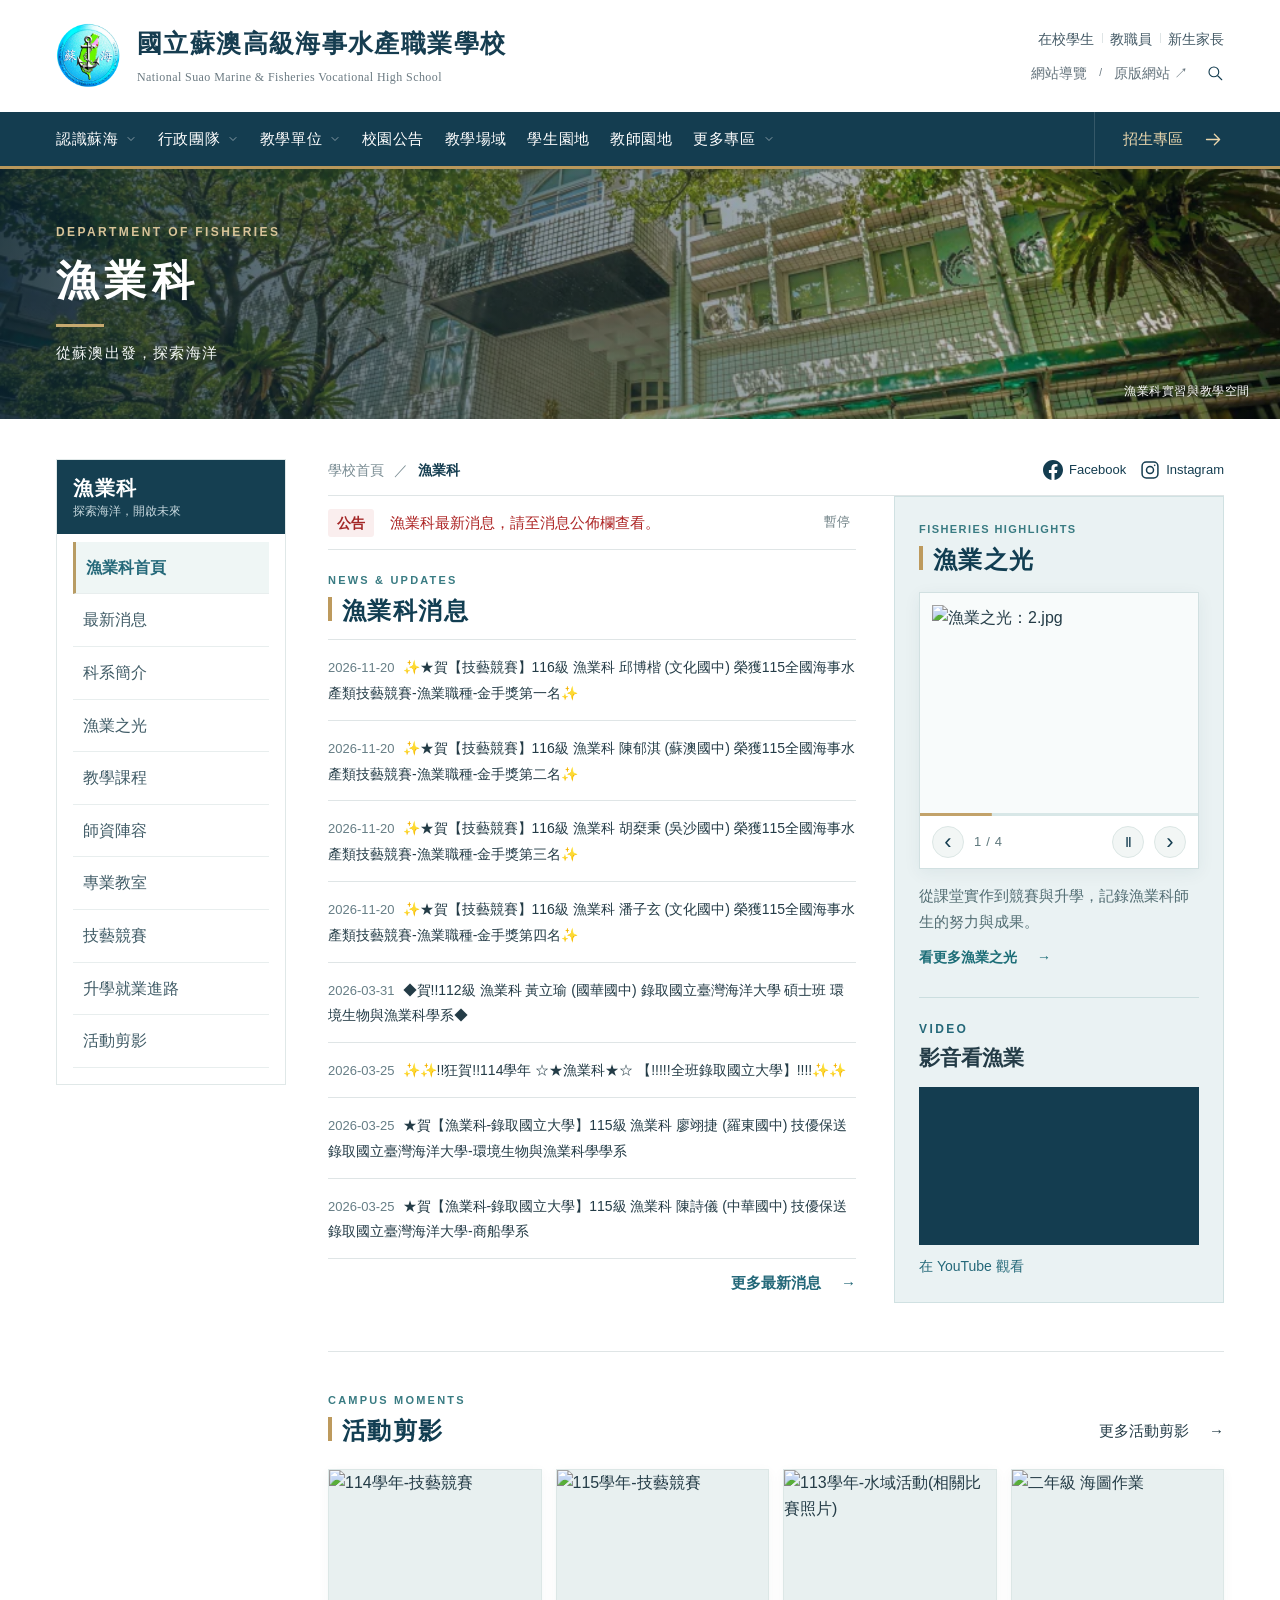
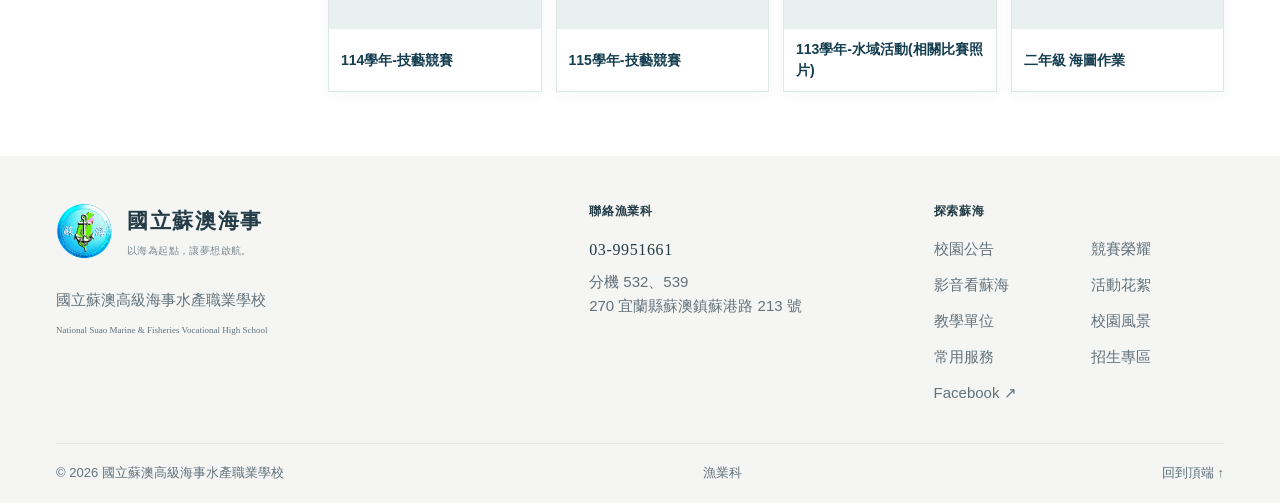
==== commit e6776fa6: "Adjust fisheries news layout" ====
--- a/fishery.html
+++ b/fishery.html
@@ -49,7 +49,7 @@
   </header>
 <main id="main"><section class="fish-page-banner" aria-label="漁業科"><div class="wrap fish-banner-inner"><p>DEPARTMENT OF FISHERIES</p><h1>漁業科</h1><span class="fish-banner-rule" aria-hidden="true"></span><p class="fish-banner-tagline">從蘇澳出發，探索海洋</p></div><span class="fish-banner-caption">漁業科實習與教學空間</span></section><div class="wrap fish-layout"><aside class="fish-sidebar"><div class="fish-sidebar-heading"><h2>漁業科</h2><p>探索海洋，開啟未來</p></div><details class="fish-side-menu" open><summary>漁業科選單</summary><nav aria-label="漁業科選單"><a class="current" href="fishery.html" aria-current="page">漁業科首頁</a><a href="https://www.savs.ilc.edu.tw/ischool/publish_page/30?cid=718">最新消息</a><a href="https://www.savs.ilc.edu.tw/ischool/publish_page/30?cid=719">科系簡介</a><a href="https://www.savs.ilc.edu.tw/ischool/publish_page/30?cid=722">漁業之光</a><a href="https://www.savs.ilc.edu.tw/ischool/publish_page/30?cid=723">教學課程</a><a href="https://www.savs.ilc.edu.tw/ischool/publish_page/30?cid=724">師資陣容</a><a href="https://www.savs.ilc.edu.tw/ischool/publish_page/30?cid=725">專業教室</a><a href="https://www.savs.ilc.edu.tw/ischool/publish_page/30?cid=2676">技藝競賽</a><a href="https://www.savs.ilc.edu.tw/ischool/publish_page/30?cid=726">升學就業進路</a><a href="https://www.savs.ilc.edu.tw/ischool/publish_page/30?cid=727">活動剪影</a></nav></details></aside><div class="fish-content"><div class="fish-content-top"><div class="fish-breadcrumb"><a href="index.html">學校首頁</a><span>／</span><strong>漁業科</strong></div><div class="fish-social" aria-label="漁業科社群"><a href="https://www.facebook.com/profile.php?id=100068414283498" target="_blank" rel="noopener noreferrer" aria-label="漁業科 Facebook"><svg viewBox="0 0 24 24" aria-hidden="true"><path fill="currentColor" stroke="none" d="M24 12C24 5.37 18.63 0 12 0S0 5.37 0 12c0 5.99 4.39 10.95 10.13 11.85v-8.38H7.08V12h3.05V9.36c0-3.01 1.79-4.67 4.53-4.67 1.31 0 2.69.23 2.69.23v2.95h-1.52c-1.49 0-1.96.93-1.96 1.88V12h3.34l-.53 3.47h-2.81v8.38C19.61 22.95 24 17.99 24 12z"/></svg><span>Facebook</span></a><a href="https://www.savs.ilc.edu.tw/ischool/publish_page/30/" target="_blank" rel="noopener noreferrer" aria-label="漁業科 Instagram，由原網站進入"><svg viewBox="0 0 24 24" aria-hidden="true"><rect x="2.5" y="2.5" width="19" height="19" rx="5"/><circle cx="12" cy="12" r="4.2"/><circle cx="17.6" cy="6.4" r="1" fill="currentColor" stroke="none"/></svg><span>Instagram</span></a></div></div>
 
-<section class="section-space wrap fish-updates"><div class="fish-news"><div class="fish-ticker" aria-label="漁業科公告"><strong>公告</strong><div class="fish-ticker-window"><div class="fish-ticker-text"><a href="https://www.savs.ilc.edu.tw/ischool/publish_page/30?cid=718">漁業科最新消息，請至消息公佈欄查看。</a></div></div><button type="button" class="fish-ticker-pause" aria-pressed="false">暫停</button></div><div class="section-heading"><div><p class="eyebrow">NEWS &amp; UPDATES</p><h2>漁業科消息</h2></div></div><a class="fish-news-row" href="https://www.savs.ilc.edu.tw/ischool/widget/site_news/news_pop_content.php?newsId=12665&amp;maxRows_rsResult=9&amp;fh=0&amp;bid=30&amp;uid=WID_30_2_8798f3567a1681c5c5ae27031a8382922dd511ea"><time class="fish-news-date" datetime="2026-11-20">2026-11-20</time><strong>✨★賀【技藝競賽】116級 漁業科 邱博楷 (文化國中) 榮獲115全國海事水產類技藝競賽-漁業職種-金手獎第一名✨</strong></a><a class="fish-news-row" href="https://www.savs.ilc.edu.tw/ischool/widget/site_news/news_pop_content.php?newsId=12664&amp;maxRows_rsResult=9&amp;fh=0&amp;bid=30&amp;uid=WID_30_2_8798f3567a1681c5c5ae27031a8382922dd511ea"><time class="fish-news-date" datetime="2026-11-20">2026-11-20</time><strong>✨★賀【技藝競賽】116級 漁業科 陳郁淇 (蘇澳國中) 榮獲115全國海事水產類技藝競賽-漁業職種-金手獎第二名✨</strong></a><a class="fish-news-row" href="https://www.savs.ilc.edu.tw/ischool/widget/site_news/news_pop_content.php?newsId=12663&amp;maxRows_rsResult=9&amp;fh=0&amp;bid=30&amp;uid=WID_30_2_8798f3567a1681c5c5ae27031a8382922dd511ea"><time class="fish-news-date" datetime="2026-11-20">2026-11-20</time><strong>✨★賀【技藝競賽】116級 漁業科 胡椉秉 (吳沙國中) 榮獲115全國海事水產類技藝競賽-漁業職種-金手獎第三名✨</strong></a><a class="fish-news-row" href="https://www.savs.ilc.edu.tw/ischool/widget/site_news/news_pop_content.php?newsId=12662&amp;maxRows_rsResult=9&amp;fh=0&amp;bid=30&amp;uid=WID_30_2_8798f3567a1681c5c5ae27031a8382922dd511ea"><time class="fish-news-date" datetime="2026-11-20">2026-11-20</time><strong>✨★賀【技藝競賽】116級 漁業科 潘子玄 (文化國中) 榮獲115全國海事水產類技藝競賽-漁業職種-金手獎第四名✨</strong></a><a class="fish-news-row" href="https://www.savs.ilc.edu.tw/ischool/widget/site_news/news_pop_content.php?newsId=11545&amp;maxRows_rsResult=9&amp;fh=0&amp;bid=30&amp;uid=WID_30_2_8798f3567a1681c5c5ae27031a8382922dd511ea"><time class="fish-news-date" datetime="2026-03-31">2026-03-31</time><strong>◆賀!!112級 漁業科 黃立瑜 (國華國中) 錄取國立臺灣海洋大學 碩士班 環境生物與漁業科學系◆</strong></a><a class="fish-news-row" href="https://www.savs.ilc.edu.tw/ischool/widget/site_news/news_pop_content.php?newsId=11499&amp;maxRows_rsResult=9&amp;fh=0&amp;bid=30&amp;uid=WID_30_2_8798f3567a1681c5c5ae27031a8382922dd511ea"><time class="fish-news-date" datetime="2026-03-25">2026-03-25</time><strong>✨✨!!狂賀!!114學年 ☆★漁業科★☆ 【!!!!!全班錄取國立大學】!!!!✨✨</strong></a><div class="fish-news-more"><a class="text-link" href="https://www.savs.ilc.edu.tw/ischool/publish_page/30?cid=718">更多最新消息 <span aria-hidden="true">→</span></a></div></div><aside class="fish-highlight"><p class="eyebrow">FISHERIES HIGHLIGHTS</p><h2>漁業之光</h2><div class="fish-honor-carousel" aria-label="漁業之光照片輪播"><img src="https://www.savs.ilc.edu.tw/ischool/rfile/d9980d667e5df189e09649377c7e53d3" alt="漁業之光：2.jpg" loading="lazy"><img src="https://www.savs.ilc.edu.tw/ischool/rfile/4d15acc3ef3364fc2a1820bee55c4ac0" alt="漁業之光：1.jpg" loading="lazy" hidden><img src="https://www.savs.ilc.edu.tw/ischool/rfile/06e24712d9a6c37dad3be21ba03e6b1a" alt="漁業之光：校門口-漁業科SUP三金.png" loading="lazy" hidden><img src="https://www.savs.ilc.edu.tw/ischool/rfile/4e7da079e823efba0f8de100a4006822" alt="漁業之光：漁業科-蘇澳海洋雙料冠軍.png" loading="lazy" hidden><div class="fish-honor-progress" aria-hidden="true"><span></span></div><div class="fish-honor-controls"><button type="button" data-honor-prev aria-label="上一張照片">‹</button><span data-honor-count aria-live="polite">1 / 4</span><button type="button" data-honor-pause aria-pressed="false" aria-label="暫停自動輪播">Ⅱ</button><button type="button" data-honor-next aria-label="下一張照片">›</button></div></div><p>從課堂實作到競賽與升學，記錄漁業科師生的努力與成果。</p><a class="text-link" href="https://www.savs.ilc.edu.tw/ischool/publish_page/30?cid=722">看更多漁業之光 <span aria-hidden="true">→</span></a><div class="fish-video"><p class="eyebrow">VIDEO</p><h3>影音看漁業</h3><div class="fish-video-frame"><iframe src="https://www.youtube-nocookie.com/embed/0jX9qeB7zxw" title="海事水產技藝競賽影片" loading="lazy" allow="accelerometer; autoplay; clipboard-write; encrypted-media; gyroscope; picture-in-picture; web-share" allowfullscreen></iframe></div><a href="https://www.youtube.com/watch?v=0jX9qeB7zxw" target="_blank" rel="noopener noreferrer">在 YouTube 觀看</a></div></aside></section>
+<section class="section-space wrap fish-updates"><div class="fish-news"><div class="fish-ticker" aria-label="漁業科公告"><strong>公告</strong><div class="fish-ticker-window"><div class="fish-ticker-text"><a href="https://www.savs.ilc.edu.tw/ischool/publish_page/30?cid=718">漁業科最新消息，請至消息公佈欄查看。</a></div></div><button type="button" class="fish-ticker-pause" aria-pressed="false">暫停</button></div><div class="section-heading"><div><p class="eyebrow">NEWS &amp; UPDATES</p><h2>漁業科消息</h2></div></div><a class="fish-news-row" href="https://www.savs.ilc.edu.tw/ischool/widget/site_news/news_pop_content.php?newsId=12665&amp;maxRows_rsResult=9&amp;fh=0&amp;bid=30&amp;uid=WID_30_2_8798f3567a1681c5c5ae27031a8382922dd511ea"><time class="fish-news-date" datetime="2026-11-20">2026-11-20</time><strong>✨★賀【技藝競賽】116級 漁業科 邱博楷 (文化國中) 榮獲115全國海事水產類技藝競賽-漁業職種-金手獎第一名✨</strong></a><a class="fish-news-row" href="https://www.savs.ilc.edu.tw/ischool/widget/site_news/news_pop_content.php?newsId=12664&amp;maxRows_rsResult=9&amp;fh=0&amp;bid=30&amp;uid=WID_30_2_8798f3567a1681c5c5ae27031a8382922dd511ea"><time class="fish-news-date" datetime="2026-11-20">2026-11-20</time><strong>✨★賀【技藝競賽】116級 漁業科 陳郁淇 (蘇澳國中) 榮獲115全國海事水產類技藝競賽-漁業職種-金手獎第二名✨</strong></a><a class="fish-news-row" href="https://www.savs.ilc.edu.tw/ischool/widget/site_news/news_pop_content.php?newsId=12663&amp;maxRows_rsResult=9&amp;fh=0&amp;bid=30&amp;uid=WID_30_2_8798f3567a1681c5c5ae27031a8382922dd511ea"><time class="fish-news-date" datetime="2026-11-20">2026-11-20</time><strong>✨★賀【技藝競賽】116級 漁業科 胡椉秉 (吳沙國中) 榮獲115全國海事水產類技藝競賽-漁業職種-金手獎第三名✨</strong></a><a class="fish-news-row" href="https://www.savs.ilc.edu.tw/ischool/widget/site_news/news_pop_content.php?newsId=12662&amp;maxRows_rsResult=9&amp;fh=0&amp;bid=30&amp;uid=WID_30_2_8798f3567a1681c5c5ae27031a8382922dd511ea"><time class="fish-news-date" datetime="2026-11-20">2026-11-20</time><strong>✨★賀【技藝競賽】116級 漁業科 潘子玄 (文化國中) 榮獲115全國海事水產類技藝競賽-漁業職種-金手獎第四名✨</strong></a><a class="fish-news-row" href="https://www.savs.ilc.edu.tw/ischool/widget/site_news/news_pop_content.php?newsId=11545&amp;maxRows_rsResult=9&amp;fh=0&amp;bid=30&amp;uid=WID_30_2_8798f3567a1681c5c5ae27031a8382922dd511ea"><time class="fish-news-date" datetime="2026-03-31">2026-03-31</time><strong>◆賀!!112級 漁業科 黃立瑜 (國華國中) 錄取國立臺灣海洋大學 碩士班 環境生物與漁業科學系◆</strong></a><a class="fish-news-row" href="https://www.savs.ilc.edu.tw/ischool/widget/site_news/news_pop_content.php?newsId=11499&amp;maxRows_rsResult=9&amp;fh=0&amp;bid=30&amp;uid=WID_30_2_8798f3567a1681c5c5ae27031a8382922dd511ea"><time class="fish-news-date" datetime="2026-03-25">2026-03-25</time><strong>✨✨!!狂賀!!114學年 ☆★漁業科★☆ 【!!!!!全班錄取國立大學】!!!!✨✨</strong></a><a class="fish-news-row" href="https://www.savs.ilc.edu.tw/ischool/widget/site_news/news_pop_content.php?newsId=11498&amp;maxRows_rsResult=9&amp;fh=0&amp;bid=30&amp;uid=WID_30_2_8798f3567a1681c5c5ae27031a8382922dd511ea"><time class="fish-news-date" datetime="2026-03-25">2026-03-25</time><strong>★賀【漁業科-錄取國立大學】115級 漁業科 廖翊捷 (羅東國中) 技優保送 錄取國立臺灣海洋大學-環境生物與漁業科學學系</strong></a><a class="fish-news-row" href="https://www.savs.ilc.edu.tw/ischool/widget/site_news/news_pop_content.php?newsId=11497&amp;maxRows_rsResult=9&amp;fh=0&amp;bid=30&amp;uid=WID_30_2_8798f3567a1681c5c5ae27031a8382922dd511ea"><time class="fish-news-date" datetime="2026-03-25">2026-03-25</time><strong>★賀【漁業科-錄取國立大學】115級 漁業科 陳詩儀 (中華國中) 技優保送錄取國立臺灣海洋大學-商船學系</strong></a><div class="fish-news-more"><a class="text-link" href="https://www.savs.ilc.edu.tw/ischool/publish_page/30?cid=718">更多最新消息 <span aria-hidden="true">→</span></a></div></div><aside class="fish-highlight"><p class="eyebrow">FISHERIES HIGHLIGHTS</p><h2>漁業之光</h2><div class="fish-honor-carousel" aria-label="漁業之光照片輪播"><img src="https://www.savs.ilc.edu.tw/ischool/rfile/d9980d667e5df189e09649377c7e53d3" alt="漁業之光：2.jpg" loading="lazy"><img src="https://www.savs.ilc.edu.tw/ischool/rfile/4d15acc3ef3364fc2a1820bee55c4ac0" alt="漁業之光：1.jpg" loading="lazy" hidden><img src="https://www.savs.ilc.edu.tw/ischool/rfile/06e24712d9a6c37dad3be21ba03e6b1a" alt="漁業之光：校門口-漁業科SUP三金.png" loading="lazy" hidden><img src="https://www.savs.ilc.edu.tw/ischool/rfile/4e7da079e823efba0f8de100a4006822" alt="漁業之光：漁業科-蘇澳海洋雙料冠軍.png" loading="lazy" hidden><div class="fish-honor-progress" aria-hidden="true"><span></span></div><div class="fish-honor-controls"><button type="button" data-honor-prev aria-label="上一張照片">‹</button><span data-honor-count aria-live="polite">1 / 4</span><button type="button" data-honor-pause aria-pressed="false" aria-label="暫停自動輪播">Ⅱ</button><button type="button" data-honor-next aria-label="下一張照片">›</button></div></div><p>從課堂實作到競賽與升學，記錄漁業科師生的努力與成果。</p><a class="text-link" href="https://www.savs.ilc.edu.tw/ischool/publish_page/30?cid=722">看更多漁業之光 <span aria-hidden="true">→</span></a><div class="fish-video"><p class="eyebrow">VIDEO</p><h3>影音看漁業</h3><div class="fish-video-frame"><iframe src="https://www.youtube-nocookie.com/embed/0jX9qeB7zxw" title="海事水產技藝競賽影片" loading="lazy" allow="accelerometer; autoplay; clipboard-write; encrypted-media; gyroscope; picture-in-picture; web-share" allowfullscreen></iframe></div><a href="https://www.youtube.com/watch?v=0jX9qeB7zxw" target="_blank" rel="noopener noreferrer">在 YouTube 觀看</a></div></aside></section>
 <section class="fish-gallery" aria-labelledby="fish-gallery-title"><div class="section-heading"><div><p class="eyebrow">CAMPUS MOMENTS</p><h2 id="fish-gallery-title">活動剪影</h2></div><a class="text-link" href="https://www.savs.ilc.edu.tw/ischool/publish_page/30?cid=727">更多活動剪影 <span aria-hidden="true">→</span></a></div><div class="fish-gallery-grid"><a href="https://www.savs.ilc.edu.tw/ischool/public/AlbumViewer/index.php?uid=WID_30_3_1bd403e391a42315cabebd27b968c00a236d1f2c&amp;aid=1126&amp;col=5&amp;maxRows=12&amp;style=light"><img src="https://www.savs.ilc.edu.tw/ischool/public/resource_view/medium.php?file=dd02e8843269db3997ff893146c8d81d.jpg" alt="114學年-技藝競賽" loading="lazy"><span>114學年-技藝競賽</span></a><a href="https://www.savs.ilc.edu.tw/ischool/public/AlbumViewer/index.php?uid=WID_30_3_1bd403e391a42315cabebd27b968c00a236d1f2c&amp;aid=1219&amp;col=5&amp;maxRows=12&amp;style=light"><img src="https://www.savs.ilc.edu.tw/ischool/public/resource_view/medium.php?file=ac53a2096ef2934a28274d672704a7fc.jpg" alt="115學年-技藝競賽" loading="lazy"><span>115學年-技藝競賽</span></a><a href="https://www.savs.ilc.edu.tw/ischool/public/AlbumViewer/index.php?uid=WID_30_3_1bd403e391a42315cabebd27b968c00a236d1f2c&amp;aid=1016&amp;col=5&amp;maxRows=12&amp;style=light"><img src="https://www.savs.ilc.edu.tw/ischool/public/resource_view/medium.php?file=a6e042b151f3e0b4d5b84d40127d9759.png" alt="113學年-水域活動(相關比賽照片)" loading="lazy"><span>113學年-水域活動(相關比賽照片)</span></a><a href="https://www.savs.ilc.edu.tw/ischool/public/AlbumViewer/index.php?uid=WID_30_3_1bd403e391a42315cabebd27b968c00a236d1f2c&amp;aid=917&amp;col=5&amp;maxRows=12&amp;style=light"><img src="https://www.savs.ilc.edu.tw/ischool/public/resource_view/medium.php?file=542d568deab9f147bf85eec900aa633d.jpg" alt="二年級 海圖作業" loading="lazy"><span>二年級 海圖作業</span></a></div></section></div></div></main>
 <footer class="site-footer" id="sitemap"><div class="wrap"><div class="footer-main"><div class="footer-brand"><a class="brand" href="#top"><img src="assets/school-emblem.png" width="58" height="58" alt=""><span><strong>國立蘇澳海事</strong><small>以海為起點，讓夢想啟航。</small></span></a><p>國立蘇澳高級海事水產職業學校<br><span lang="en">National Suao Marine &amp; Fisheries Vocational High School</span></p></div><div class="footer-contact"><h3>聯絡漁業科</h3><a href="tel:+88639951661">03-9951661</a><p>分機 532、539<br>270 宜蘭縣蘇澳鎮蘇港路 213 號</p></div><div class="footer-links"><h3>探索蘇海</h3><div><a href="index.html#news">校園公告</a><a href="index.html#honors">競賽榮耀</a><a href="index.html#videos">影音看蘇海</a><a href="index.html#activities">活動花絮</a><a href="index.html#departments">教學單位</a><a href="index.html#campus">校園風景</a><a href="index.html#services">常用服務</a><a href="https://www.savs.ilc.edu.tw/ischool/publish_page/117/">招生專區</a><a href="https://zh-tw.facebook.com/savs.ilc.edu.tw/">Facebook ↗</a></div></div></div><div class="footer-bottom"><p>© <span id="copyright-year">2026</span> 國立蘇澳高級海事水產職業學校</p><span>漁業科</span><a href="#top">回到頂端 ↑</a></div></div></footer><dialog class="image-dialog fish-image-dialog" id="fish-image-dialog" aria-label="漁業之光照片"><div class="dialog-header"><p id="fish-image-caption"></p><button class="dialog-close" type="button" aria-label="關閉照片">✕</button></div><img id="fish-image-large" alt=""></dialog>
 <dialog class="search-dialog" id="search-dialog" aria-labelledby="search-title"><div class="dialog-header"><span class="eyebrow">SEARCH SAVS</span><button class="dialog-close" aria-label="關閉搜尋"><svg class="icon"><use href="#i-close"/></svg></button></div><h2 id="search-title">想找什麼呢？</h2><label class="search-field"><svg class="icon"><use href="#i-search"/></svg><input type="search" id="site-search" placeholder="搜尋首頁公告、科別或常用服務" autocomplete="off" aria-label="搜尋首頁公告、科別或常用服務"></label><p class="search-hint">搜尋範圍：本頁公告與服務連結</p><div id="search-results" class="search-results" aria-live="polite"></div></dialog>
--- a/style.css
+++ b/style.css
@@ -499,3 +499,15 @@
 @media(max-width:767px){.fish-news-row{grid-template-columns:88px minmax(0,1fr);gap:10px}.fish-news-row time.fish-news-date{font-size:12px}}
 .fish-news-row{grid-template-columns:90px minmax(0,1fr);gap:8px}
 @media(max-width:767px){.fish-news-row{grid-template-columns:82px minmax(0,1fr);gap:6px}}
+.fish-news-row{display:flex;align-items:baseline;gap:8px;justify-content:flex-start}
+.fish-news-row time.fish-news-date{flex:none;font-size:13px}
+.fish-news-row strong{min-width:0;font-size:14px}
+@media(max-width:767px){.fish-news-row{gap:7px;align-items:flex-start}.fish-news-row time.fish-news-date{font-size:12px}.fish-news-row strong{font-size:14px}}
+.fish-news-row{display:grid;grid-template-columns:max-content minmax(0,1fr);column-gap:8px;align-items:start}
+.fish-news-row time.fish-news-date{grid-column:1;grid-row:1;line-height:1.7}
+.fish-news-row strong{grid-column:2;grid-row:1;line-height:1.7}
+@media(max-width:767px){.fish-news-row{column-gap:7px}}
+/* 公告換行從整列左緣開始 */
+.fish-news-row{display:block}
+.fish-news-row time.fish-news-date{display:inline;margin-right:8px}
+.fish-news-row strong{display:inline}
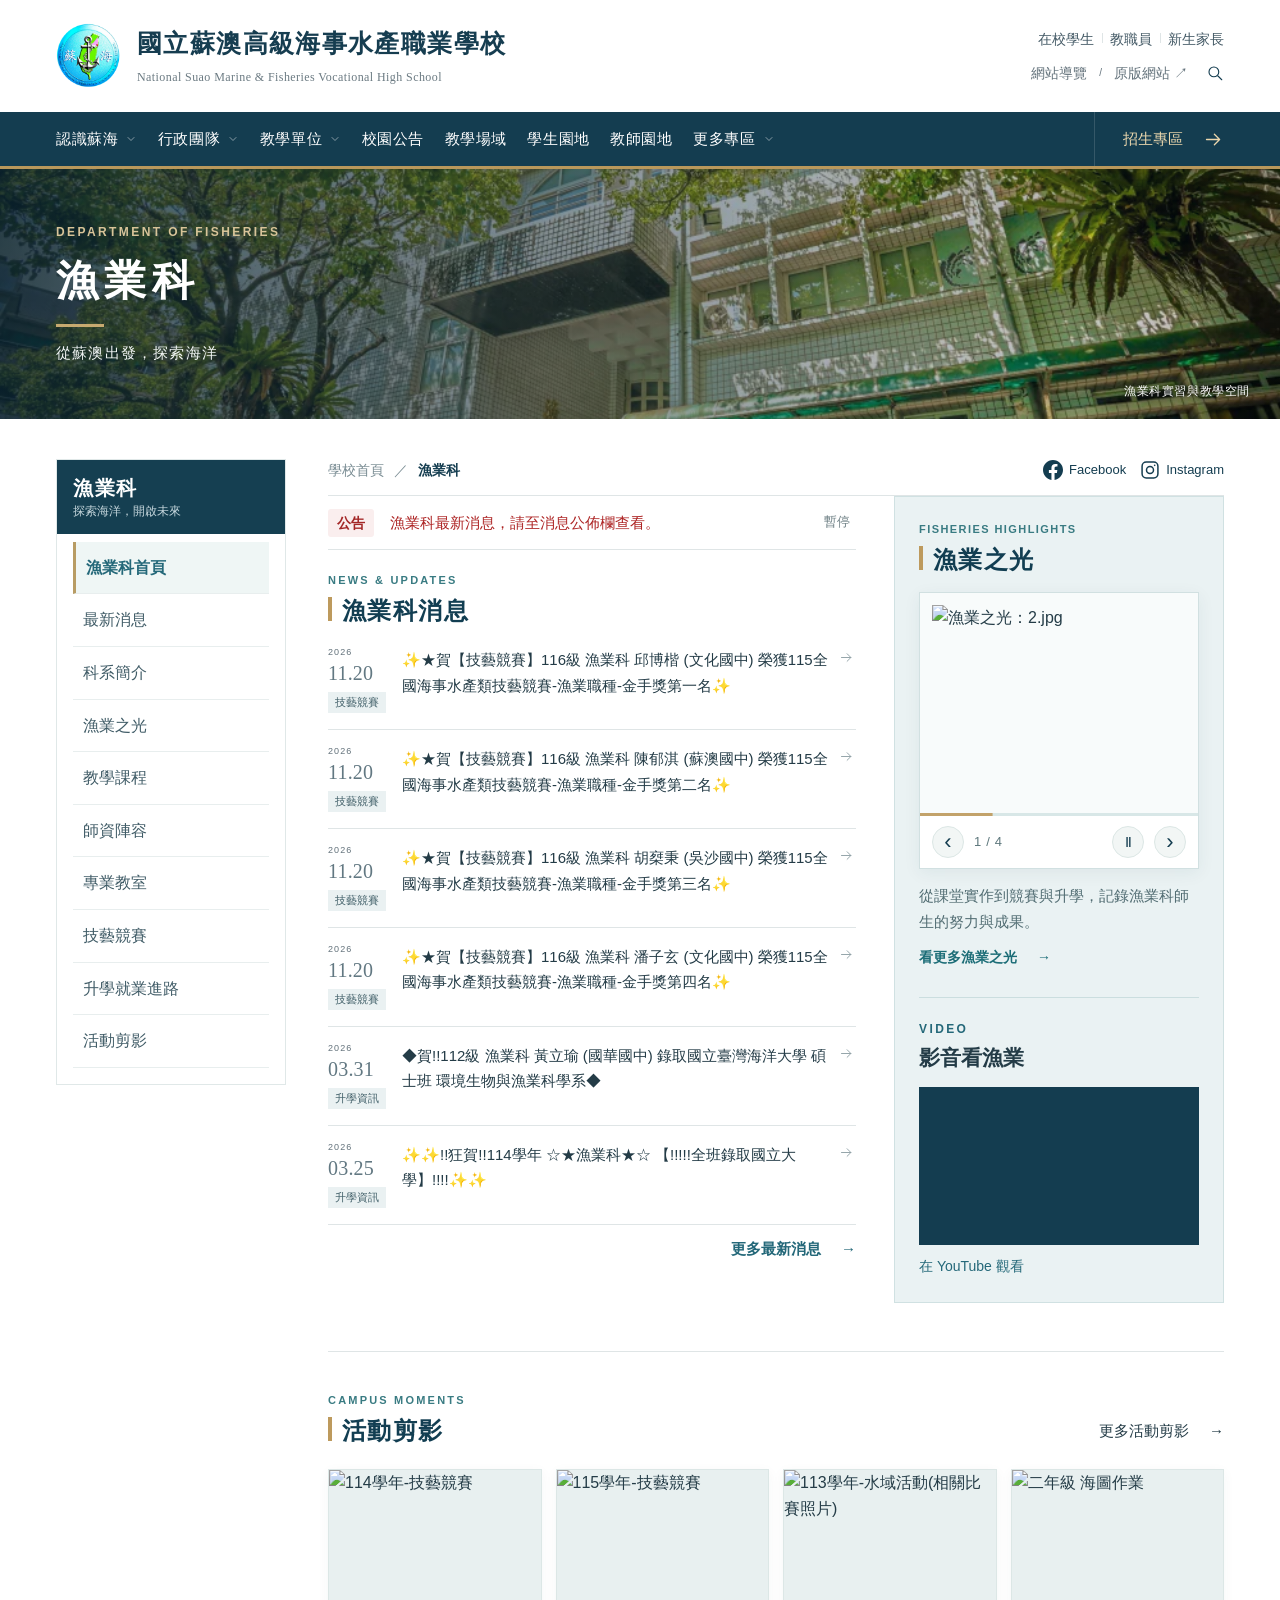
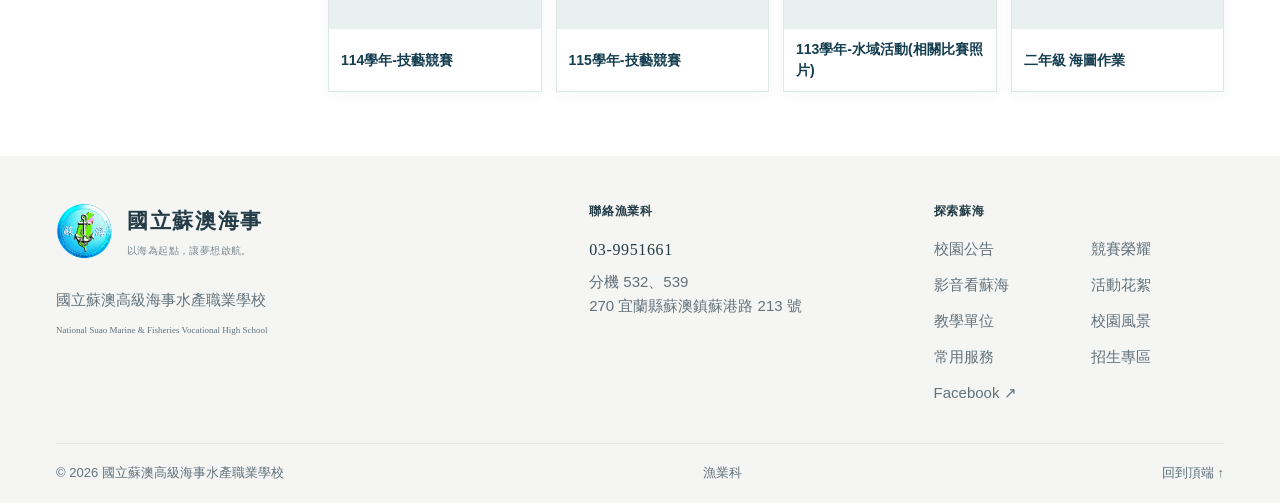
==== commit 4e32255d: "Refine fisheries news presentation" ====
--- a/fishery.html
+++ b/fishery.html
@@ -49,7 +49,40 @@
   </header>
 <main id="main"><section class="fish-page-banner" aria-label="漁業科"><div class="wrap fish-banner-inner"><p>DEPARTMENT OF FISHERIES</p><h1>漁業科</h1><span class="fish-banner-rule" aria-hidden="true"></span><p class="fish-banner-tagline">從蘇澳出發，探索海洋</p></div><span class="fish-banner-caption">漁業科實習與教學空間</span></section><div class="wrap fish-layout"><aside class="fish-sidebar"><div class="fish-sidebar-heading"><h2>漁業科</h2><p>探索海洋，開啟未來</p></div><details class="fish-side-menu" open><summary>漁業科選單</summary><nav aria-label="漁業科選單"><a class="current" href="fishery.html" aria-current="page">漁業科首頁</a><a href="https://www.savs.ilc.edu.tw/ischool/publish_page/30?cid=718">最新消息</a><a href="https://www.savs.ilc.edu.tw/ischool/publish_page/30?cid=719">科系簡介</a><a href="https://www.savs.ilc.edu.tw/ischool/publish_page/30?cid=722">漁業之光</a><a href="https://www.savs.ilc.edu.tw/ischool/publish_page/30?cid=723">教學課程</a><a href="https://www.savs.ilc.edu.tw/ischool/publish_page/30?cid=724">師資陣容</a><a href="https://www.savs.ilc.edu.tw/ischool/publish_page/30?cid=725">專業教室</a><a href="https://www.savs.ilc.edu.tw/ischool/publish_page/30?cid=2676">技藝競賽</a><a href="https://www.savs.ilc.edu.tw/ischool/publish_page/30?cid=726">升學就業進路</a><a href="https://www.savs.ilc.edu.tw/ischool/publish_page/30?cid=727">活動剪影</a></nav></details></aside><div class="fish-content"><div class="fish-content-top"><div class="fish-breadcrumb"><a href="index.html">學校首頁</a><span>／</span><strong>漁業科</strong></div><div class="fish-social" aria-label="漁業科社群"><a href="https://www.facebook.com/profile.php?id=100068414283498" target="_blank" rel="noopener noreferrer" aria-label="漁業科 Facebook"><svg viewBox="0 0 24 24" aria-hidden="true"><path fill="currentColor" stroke="none" d="M24 12C24 5.37 18.63 0 12 0S0 5.37 0 12c0 5.99 4.39 10.95 10.13 11.85v-8.38H7.08V12h3.05V9.36c0-3.01 1.79-4.67 4.53-4.67 1.31 0 2.69.23 2.69.23v2.95h-1.52c-1.49 0-1.96.93-1.96 1.88V12h3.34l-.53 3.47h-2.81v8.38C19.61 22.95 24 17.99 24 12z"/></svg><span>Facebook</span></a><a href="https://www.savs.ilc.edu.tw/ischool/publish_page/30/" target="_blank" rel="noopener noreferrer" aria-label="漁業科 Instagram，由原網站進入"><svg viewBox="0 0 24 24" aria-hidden="true"><rect x="2.5" y="2.5" width="19" height="19" rx="5"/><circle cx="12" cy="12" r="4.2"/><circle cx="17.6" cy="6.4" r="1" fill="currentColor" stroke="none"/></svg><span>Instagram</span></a></div></div>
 
-<section class="section-space wrap fish-updates"><div class="fish-news"><div class="fish-ticker" aria-label="漁業科公告"><strong>公告</strong><div class="fish-ticker-window"><div class="fish-ticker-text"><a href="https://www.savs.ilc.edu.tw/ischool/publish_page/30?cid=718">漁業科最新消息，請至消息公佈欄查看。</a></div></div><button type="button" class="fish-ticker-pause" aria-pressed="false">暫停</button></div><div class="section-heading"><div><p class="eyebrow">NEWS &amp; UPDATES</p><h2>漁業科消息</h2></div></div><a class="fish-news-row" href="https://www.savs.ilc.edu.tw/ischool/widget/site_news/news_pop_content.php?newsId=12665&amp;maxRows_rsResult=9&amp;fh=0&amp;bid=30&amp;uid=WID_30_2_8798f3567a1681c5c5ae27031a8382922dd511ea"><time class="fish-news-date" datetime="2026-11-20">2026-11-20</time><strong>✨★賀【技藝競賽】116級 漁業科 邱博楷 (文化國中) 榮獲115全國海事水產類技藝競賽-漁業職種-金手獎第一名✨</strong></a><a class="fish-news-row" href="https://www.savs.ilc.edu.tw/ischool/widget/site_news/news_pop_content.php?newsId=12664&amp;maxRows_rsResult=9&amp;fh=0&amp;bid=30&amp;uid=WID_30_2_8798f3567a1681c5c5ae27031a8382922dd511ea"><time class="fish-news-date" datetime="2026-11-20">2026-11-20</time><strong>✨★賀【技藝競賽】116級 漁業科 陳郁淇 (蘇澳國中) 榮獲115全國海事水產類技藝競賽-漁業職種-金手獎第二名✨</strong></a><a class="fish-news-row" href="https://www.savs.ilc.edu.tw/ischool/widget/site_news/news_pop_content.php?newsId=12663&amp;maxRows_rsResult=9&amp;fh=0&amp;bid=30&amp;uid=WID_30_2_8798f3567a1681c5c5ae27031a8382922dd511ea"><time class="fish-news-date" datetime="2026-11-20">2026-11-20</time><strong>✨★賀【技藝競賽】116級 漁業科 胡椉秉 (吳沙國中) 榮獲115全國海事水產類技藝競賽-漁業職種-金手獎第三名✨</strong></a><a class="fish-news-row" href="https://www.savs.ilc.edu.tw/ischool/widget/site_news/news_pop_content.php?newsId=12662&amp;maxRows_rsResult=9&amp;fh=0&amp;bid=30&amp;uid=WID_30_2_8798f3567a1681c5c5ae27031a8382922dd511ea"><time class="fish-news-date" datetime="2026-11-20">2026-11-20</time><strong>✨★賀【技藝競賽】116級 漁業科 潘子玄 (文化國中) 榮獲115全國海事水產類技藝競賽-漁業職種-金手獎第四名✨</strong></a><a class="fish-news-row" href="https://www.savs.ilc.edu.tw/ischool/widget/site_news/news_pop_content.php?newsId=11545&amp;maxRows_rsResult=9&amp;fh=0&amp;bid=30&amp;uid=WID_30_2_8798f3567a1681c5c5ae27031a8382922dd511ea"><time class="fish-news-date" datetime="2026-03-31">2026-03-31</time><strong>◆賀!!112級 漁業科 黃立瑜 (國華國中) 錄取國立臺灣海洋大學 碩士班 環境生物與漁業科學系◆</strong></a><a class="fish-news-row" href="https://www.savs.ilc.edu.tw/ischool/widget/site_news/news_pop_content.php?newsId=11499&amp;maxRows_rsResult=9&amp;fh=0&amp;bid=30&amp;uid=WID_30_2_8798f3567a1681c5c5ae27031a8382922dd511ea"><time class="fish-news-date" datetime="2026-03-25">2026-03-25</time><strong>✨✨!!狂賀!!114學年 ☆★漁業科★☆ 【!!!!!全班錄取國立大學】!!!!✨✨</strong></a><a class="fish-news-row" href="https://www.savs.ilc.edu.tw/ischool/widget/site_news/news_pop_content.php?newsId=11498&amp;maxRows_rsResult=9&amp;fh=0&amp;bid=30&amp;uid=WID_30_2_8798f3567a1681c5c5ae27031a8382922dd511ea"><time class="fish-news-date" datetime="2026-03-25">2026-03-25</time><strong>★賀【漁業科-錄取國立大學】115級 漁業科 廖翊捷 (羅東國中) 技優保送 錄取國立臺灣海洋大學-環境生物與漁業科學學系</strong></a><a class="fish-news-row" href="https://www.savs.ilc.edu.tw/ischool/widget/site_news/news_pop_content.php?newsId=11497&amp;maxRows_rsResult=9&amp;fh=0&amp;bid=30&amp;uid=WID_30_2_8798f3567a1681c5c5ae27031a8382922dd511ea"><time class="fish-news-date" datetime="2026-03-25">2026-03-25</time><strong>★賀【漁業科-錄取國立大學】115級 漁業科 陳詩儀 (中華國中) 技優保送錄取國立臺灣海洋大學-商船學系</strong></a><div class="fish-news-more"><a class="text-link" href="https://www.savs.ilc.edu.tw/ischool/publish_page/30?cid=718">更多最新消息 <span aria-hidden="true">→</span></a></div></div><aside class="fish-highlight"><p class="eyebrow">FISHERIES HIGHLIGHTS</p><h2>漁業之光</h2><div class="fish-honor-carousel" aria-label="漁業之光照片輪播"><img src="https://www.savs.ilc.edu.tw/ischool/rfile/d9980d667e5df189e09649377c7e53d3" alt="漁業之光：2.jpg" loading="lazy"><img src="https://www.savs.ilc.edu.tw/ischool/rfile/4d15acc3ef3364fc2a1820bee55c4ac0" alt="漁業之光：1.jpg" loading="lazy" hidden><img src="https://www.savs.ilc.edu.tw/ischool/rfile/06e24712d9a6c37dad3be21ba03e6b1a" alt="漁業之光：校門口-漁業科SUP三金.png" loading="lazy" hidden><img src="https://www.savs.ilc.edu.tw/ischool/rfile/4e7da079e823efba0f8de100a4006822" alt="漁業之光：漁業科-蘇澳海洋雙料冠軍.png" loading="lazy" hidden><div class="fish-honor-progress" aria-hidden="true"><span></span></div><div class="fish-honor-controls"><button type="button" data-honor-prev aria-label="上一張照片">‹</button><span data-honor-count aria-live="polite">1 / 4</span><button type="button" data-honor-pause aria-pressed="false" aria-label="暫停自動輪播">Ⅱ</button><button type="button" data-honor-next aria-label="下一張照片">›</button></div></div><p>從課堂實作到競賽與升學，記錄漁業科師生的努力與成果。</p><a class="text-link" href="https://www.savs.ilc.edu.tw/ischool/publish_page/30?cid=722">看更多漁業之光 <span aria-hidden="true">→</span></a><div class="fish-video"><p class="eyebrow">VIDEO</p><h3>影音看漁業</h3><div class="fish-video-frame"><iframe src="https://www.youtube-nocookie.com/embed/0jX9qeB7zxw" title="海事水產技藝競賽影片" loading="lazy" allow="accelerometer; autoplay; clipboard-write; encrypted-media; gyroscope; picture-in-picture; web-share" allowfullscreen></iframe></div><a href="https://www.youtube.com/watch?v=0jX9qeB7zxw" target="_blank" rel="noopener noreferrer">在 YouTube 觀看</a></div></aside></section>
+<section class="section-space wrap fish-updates"><div class="fish-news"><div class="fish-ticker" aria-label="漁業科公告"><strong>公告</strong><div class="fish-ticker-window"><div class="fish-ticker-text"><a href="https://www.savs.ilc.edu.tw/ischool/publish_page/30?cid=718">漁業科最新消息，請至消息公佈欄查看。</a></div></div><button type="button" class="fish-ticker-pause" aria-pressed="false">暫停</button></div><div class="section-heading"><div><p class="eyebrow">NEWS &amp; UPDATES</p><h2>漁業科消息</h2></div></div>
+    <div id="fish-news-panel">
+      <a class="news-item" data-category="competition" href="https://www.savs.ilc.edu.tw/ischool/widget/site_news/news_pop_content.php?newsId=12665&amp;maxRows_rsResult=9&amp;fh=0&amp;bid=30&amp;uid=WID_30_2_8798f3567a1681c5c5ae27031a8382922dd511ea">
+        <span class="fish-news-date-column"><time class="news-date" datetime="2026-11-20"><span class="date-day">11.20</span><span class="date-year">2026</span></time><span class="news-meta"><span class="news-tag">技藝競賽</span></span></span>
+        <span class="news-body"><span class="news-title">✨★賀【技藝競賽】116級 漁業科 邱博楷 (文化國中) 榮獲115全國海事水產類技藝競賽-漁業職種-金手獎第一名✨</span></span>
+        <svg class="icon" aria-hidden="true"><use href="#i-arrow"/></svg>
+      </a>
+      <a class="news-item" data-category="competition" href="https://www.savs.ilc.edu.tw/ischool/widget/site_news/news_pop_content.php?newsId=12664&amp;maxRows_rsResult=9&amp;fh=0&amp;bid=30&amp;uid=WID_30_2_8798f3567a1681c5c5ae27031a8382922dd511ea">
+        <span class="fish-news-date-column"><time class="news-date" datetime="2026-11-20"><span class="date-day">11.20</span><span class="date-year">2026</span></time><span class="news-meta"><span class="news-tag">技藝競賽</span></span></span>
+        <span class="news-body"><span class="news-title">✨★賀【技藝競賽】116級 漁業科 陳郁淇 (蘇澳國中) 榮獲115全國海事水產類技藝競賽-漁業職種-金手獎第二名✨</span></span>
+        <svg class="icon" aria-hidden="true"><use href="#i-arrow"/></svg>
+      </a>
+      <a class="news-item" data-category="competition" href="https://www.savs.ilc.edu.tw/ischool/widget/site_news/news_pop_content.php?newsId=12663&amp;maxRows_rsResult=9&amp;fh=0&amp;bid=30&amp;uid=WID_30_2_8798f3567a1681c5c5ae27031a8382922dd511ea">
+        <span class="fish-news-date-column"><time class="news-date" datetime="2026-11-20"><span class="date-day">11.20</span><span class="date-year">2026</span></time><span class="news-meta"><span class="news-tag">技藝競賽</span></span></span>
+        <span class="news-body"><span class="news-title">✨★賀【技藝競賽】116級 漁業科 胡椉秉 (吳沙國中) 榮獲115全國海事水產類技藝競賽-漁業職種-金手獎第三名✨</span></span>
+        <svg class="icon" aria-hidden="true"><use href="#i-arrow"/></svg>
+      </a>
+      <a class="news-item" data-category="competition" href="https://www.savs.ilc.edu.tw/ischool/widget/site_news/news_pop_content.php?newsId=12662&amp;maxRows_rsResult=9&amp;fh=0&amp;bid=30&amp;uid=WID_30_2_8798f3567a1681c5c5ae27031a8382922dd511ea">
+        <span class="fish-news-date-column"><time class="news-date" datetime="2026-11-20"><span class="date-day">11.20</span><span class="date-year">2026</span></time><span class="news-meta"><span class="news-tag">技藝競賽</span></span></span>
+        <span class="news-body"><span class="news-title">✨★賀【技藝競賽】116級 漁業科 潘子玄 (文化國中) 榮獲115全國海事水產類技藝競賽-漁業職種-金手獎第四名✨</span></span>
+        <svg class="icon" aria-hidden="true"><use href="#i-arrow"/></svg>
+      </a>
+      <a class="news-item" data-category="admission" href="https://www.savs.ilc.edu.tw/ischool/widget/site_news/news_pop_content.php?newsId=11545&amp;maxRows_rsResult=9&amp;fh=0&amp;bid=30&amp;uid=WID_30_2_8798f3567a1681c5c5ae27031a8382922dd511ea">
+        <span class="fish-news-date-column"><time class="news-date" datetime="2026-03-31"><span class="date-day">03.31</span><span class="date-year">2026</span></time><span class="news-meta"><span class="news-tag">升學資訊</span></span></span>
+        <span class="news-body"><span class="news-title">◆賀!!112級 漁業科 黃立瑜 (國華國中) 錄取國立臺灣海洋大學 碩士班 環境生物與漁業科學系◆</span></span>
+        <svg class="icon" aria-hidden="true"><use href="#i-arrow"/></svg>
+      </a>
+      <a class="news-item" data-category="admission" href="https://www.savs.ilc.edu.tw/ischool/widget/site_news/news_pop_content.php?newsId=11499&amp;maxRows_rsResult=9&amp;fh=0&amp;bid=30&amp;uid=WID_30_2_8798f3567a1681c5c5ae27031a8382922dd511ea">
+        <span class="fish-news-date-column"><time class="news-date" datetime="2026-03-25"><span class="date-day">03.25</span><span class="date-year">2026</span></time><span class="news-meta"><span class="news-tag">升學資訊</span></span></span>
+        <span class="news-body"><span class="news-title">✨✨!!狂賀!!114學年 ☆★漁業科★☆ 【!!!!!全班錄取國立大學】!!!!✨✨</span></span>
+        <svg class="icon" aria-hidden="true"><use href="#i-arrow"/></svg>
+      </a>
+    </div>
+    <div class="fish-news-more"><a class="text-link" href="https://www.savs.ilc.edu.tw/ischool/publish_page/30?cid=718">更多最新消息 <span aria-hidden="true">→</span></a></div></div><aside class="fish-highlight"><p class="eyebrow">FISHERIES HIGHLIGHTS</p><h2>漁業之光</h2><div class="fish-honor-carousel" aria-label="漁業之光照片輪播"><img src="https://www.savs.ilc.edu.tw/ischool/rfile/d9980d667e5df189e09649377c7e53d3" alt="漁業之光：2.jpg" loading="lazy"><img src="https://www.savs.ilc.edu.tw/ischool/rfile/4d15acc3ef3364fc2a1820bee55c4ac0" alt="漁業之光：1.jpg" loading="lazy" hidden><img src="https://www.savs.ilc.edu.tw/ischool/rfile/06e24712d9a6c37dad3be21ba03e6b1a" alt="漁業之光：校門口-漁業科SUP三金.png" loading="lazy" hidden><img src="https://www.savs.ilc.edu.tw/ischool/rfile/4e7da079e823efba0f8de100a4006822" alt="漁業之光：漁業科-蘇澳海洋雙料冠軍.png" loading="lazy" hidden><div class="fish-honor-progress" aria-hidden="true"><span></span></div><div class="fish-honor-controls"><button type="button" data-honor-prev aria-label="上一張照片">‹</button><span data-honor-count aria-live="polite">1 / 4</span><button type="button" data-honor-pause aria-pressed="false" aria-label="暫停自動輪播">Ⅱ</button><button type="button" data-honor-next aria-label="下一張照片">›</button></div></div><p>從課堂實作到競賽與升學，記錄漁業科師生的努力與成果。</p><a class="text-link" href="https://www.savs.ilc.edu.tw/ischool/publish_page/30?cid=722">看更多漁業之光 <span aria-hidden="true">→</span></a><div class="fish-video"><p class="eyebrow">VIDEO</p><h3>影音看漁業</h3><div class="fish-video-frame"><iframe src="https://www.youtube-nocookie.com/embed/0jX9qeB7zxw" title="海事水產技藝競賽影片" loading="lazy" allow="accelerometer; autoplay; clipboard-write; encrypted-media; gyroscope; picture-in-picture; web-share" allowfullscreen></iframe></div><a href="https://www.youtube.com/watch?v=0jX9qeB7zxw" target="_blank" rel="noopener noreferrer">在 YouTube 觀看</a></div></aside></section>
 <section class="fish-gallery" aria-labelledby="fish-gallery-title"><div class="section-heading"><div><p class="eyebrow">CAMPUS MOMENTS</p><h2 id="fish-gallery-title">活動剪影</h2></div><a class="text-link" href="https://www.savs.ilc.edu.tw/ischool/publish_page/30?cid=727">更多活動剪影 <span aria-hidden="true">→</span></a></div><div class="fish-gallery-grid"><a href="https://www.savs.ilc.edu.tw/ischool/public/AlbumViewer/index.php?uid=WID_30_3_1bd403e391a42315cabebd27b968c00a236d1f2c&amp;aid=1126&amp;col=5&amp;maxRows=12&amp;style=light"><img src="https://www.savs.ilc.edu.tw/ischool/public/resource_view/medium.php?file=dd02e8843269db3997ff893146c8d81d.jpg" alt="114學年-技藝競賽" loading="lazy"><span>114學年-技藝競賽</span></a><a href="https://www.savs.ilc.edu.tw/ischool/public/AlbumViewer/index.php?uid=WID_30_3_1bd403e391a42315cabebd27b968c00a236d1f2c&amp;aid=1219&amp;col=5&amp;maxRows=12&amp;style=light"><img src="https://www.savs.ilc.edu.tw/ischool/public/resource_view/medium.php?file=ac53a2096ef2934a28274d672704a7fc.jpg" alt="115學年-技藝競賽" loading="lazy"><span>115學年-技藝競賽</span></a><a href="https://www.savs.ilc.edu.tw/ischool/public/AlbumViewer/index.php?uid=WID_30_3_1bd403e391a42315cabebd27b968c00a236d1f2c&amp;aid=1016&amp;col=5&amp;maxRows=12&amp;style=light"><img src="https://www.savs.ilc.edu.tw/ischool/public/resource_view/medium.php?file=a6e042b151f3e0b4d5b84d40127d9759.png" alt="113學年-水域活動(相關比賽照片)" loading="lazy"><span>113學年-水域活動(相關比賽照片)</span></a><a href="https://www.savs.ilc.edu.tw/ischool/public/AlbumViewer/index.php?uid=WID_30_3_1bd403e391a42315cabebd27b968c00a236d1f2c&amp;aid=917&amp;col=5&amp;maxRows=12&amp;style=light"><img src="https://www.savs.ilc.edu.tw/ischool/public/resource_view/medium.php?file=542d568deab9f147bf85eec900aa633d.jpg" alt="二年級 海圖作業" loading="lazy"><span>二年級 海圖作業</span></a></div></section></div></div></main>
 <footer class="site-footer" id="sitemap"><div class="wrap"><div class="footer-main"><div class="footer-brand"><a class="brand" href="#top"><img src="assets/school-emblem.png" width="58" height="58" alt=""><span><strong>國立蘇澳海事</strong><small>以海為起點，讓夢想啟航。</small></span></a><p>國立蘇澳高級海事水產職業學校<br><span lang="en">National Suao Marine &amp; Fisheries Vocational High School</span></p></div><div class="footer-contact"><h3>聯絡漁業科</h3><a href="tel:+88639951661">03-9951661</a><p>分機 532、539<br>270 宜蘭縣蘇澳鎮蘇港路 213 號</p></div><div class="footer-links"><h3>探索蘇海</h3><div><a href="index.html#news">校園公告</a><a href="index.html#honors">競賽榮耀</a><a href="index.html#videos">影音看蘇海</a><a href="index.html#activities">活動花絮</a><a href="index.html#departments">教學單位</a><a href="index.html#campus">校園風景</a><a href="index.html#services">常用服務</a><a href="https://www.savs.ilc.edu.tw/ischool/publish_page/117/">招生專區</a><a href="https://zh-tw.facebook.com/savs.ilc.edu.tw/">Facebook ↗</a></div></div></div><div class="footer-bottom"><p>© <span id="copyright-year">2026</span> 國立蘇澳高級海事水產職業學校</p><span>漁業科</span><a href="#top">回到頂端 ↑</a></div></div></footer><dialog class="image-dialog fish-image-dialog" id="fish-image-dialog" aria-label="漁業之光照片"><div class="dialog-header"><p id="fish-image-caption"></p><button class="dialog-close" type="button" aria-label="關閉照片">✕</button></div><img id="fish-image-large" alt=""></dialog>
 <dialog class="search-dialog" id="search-dialog" aria-labelledby="search-title"><div class="dialog-header"><span class="eyebrow">SEARCH SAVS</span><button class="dialog-close" aria-label="關閉搜尋"><svg class="icon"><use href="#i-close"/></svg></button></div><h2 id="search-title">想找什麼呢？</h2><label class="search-field"><svg class="icon"><use href="#i-search"/></svg><input type="search" id="site-search" placeholder="搜尋首頁公告、科別或常用服務" autocomplete="off" aria-label="搜尋首頁公告、科別或常用服務"></label><p class="search-hint">搜尋範圍：本頁公告與服務連結</p><div id="search-results" class="search-results" aria-live="polite"></div></dialog>
--- a/style.css
+++ b/style.css
@@ -511,3 +511,15 @@
 .fish-news-row{display:block}
 .fish-news-row time.fish-news-date{display:inline;margin-right:8px}
 .fish-news-row strong{display:inline}
+
+.fish-news .news-title{display:block;overflow-wrap:anywhere}
+.fish-news .news-item{grid-template-columns:58px minmax(0,1fr) 17px;column-gap:8px}
+@media(max-width:767px){.fish-news .news-item{grid-template-columns:52px minmax(0,1fr) 13px;column-gap:7px}}
+.fish-news .section-heading{margin-bottom:8px;padding-bottom:0;border-bottom:0}
+.fish-news #fish-news-panel .news-item:first-child{padding-top:12px}
+@media(max-width:767px){.fish-news .section-heading{margin-bottom:6px}.fish-news #fish-news-panel .news-item:first-child{padding-top:10px}}
+.fish-news .news-item{grid-template-columns:66px minmax(0,1fr) 17px;align-items:start}
+.fish-news-date-column{display:flex;flex-direction:column;align-items:flex-start;gap:6px}
+.fish-news-date-column .news-meta{margin:0}
+.fish-news-date-column .news-tag{white-space:nowrap;font-size:11px}
+@media(max-width:767px){.fish-news .news-item{grid-template-columns:62px minmax(0,1fr) 13px}}
